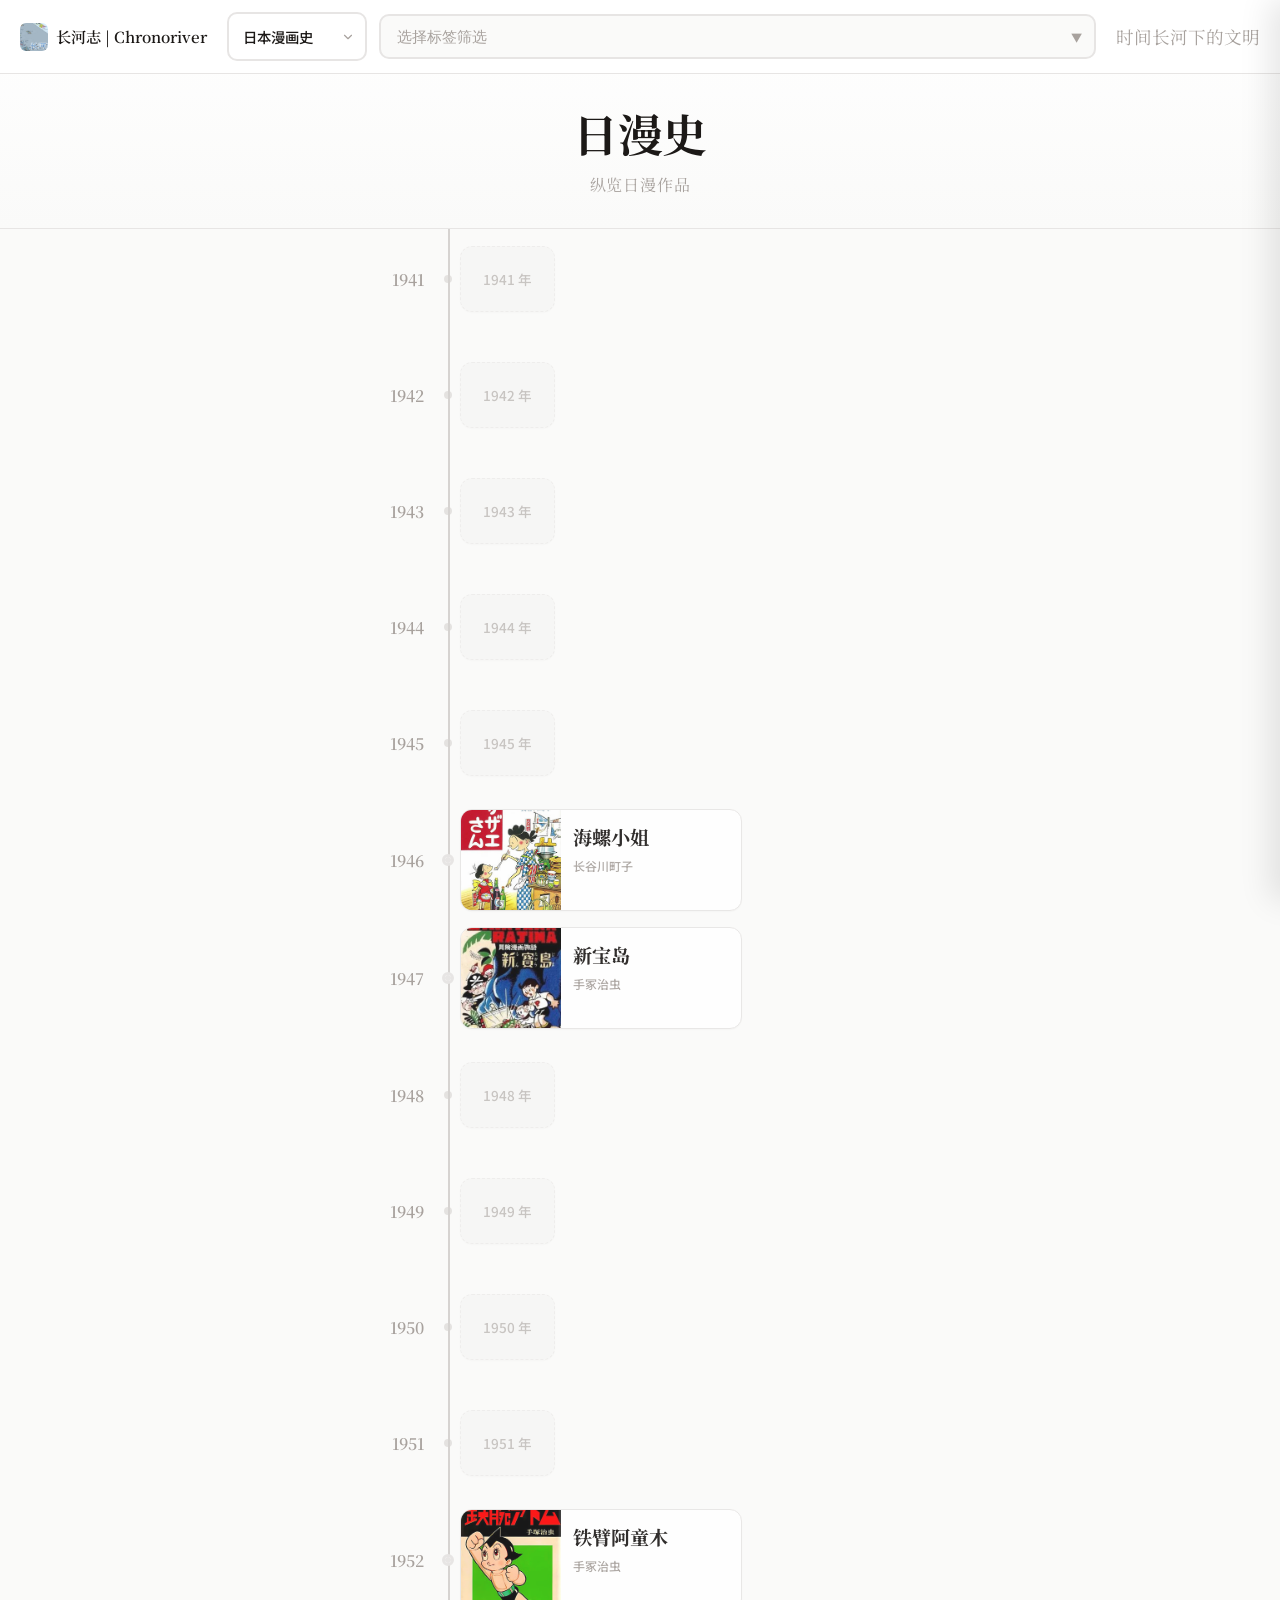
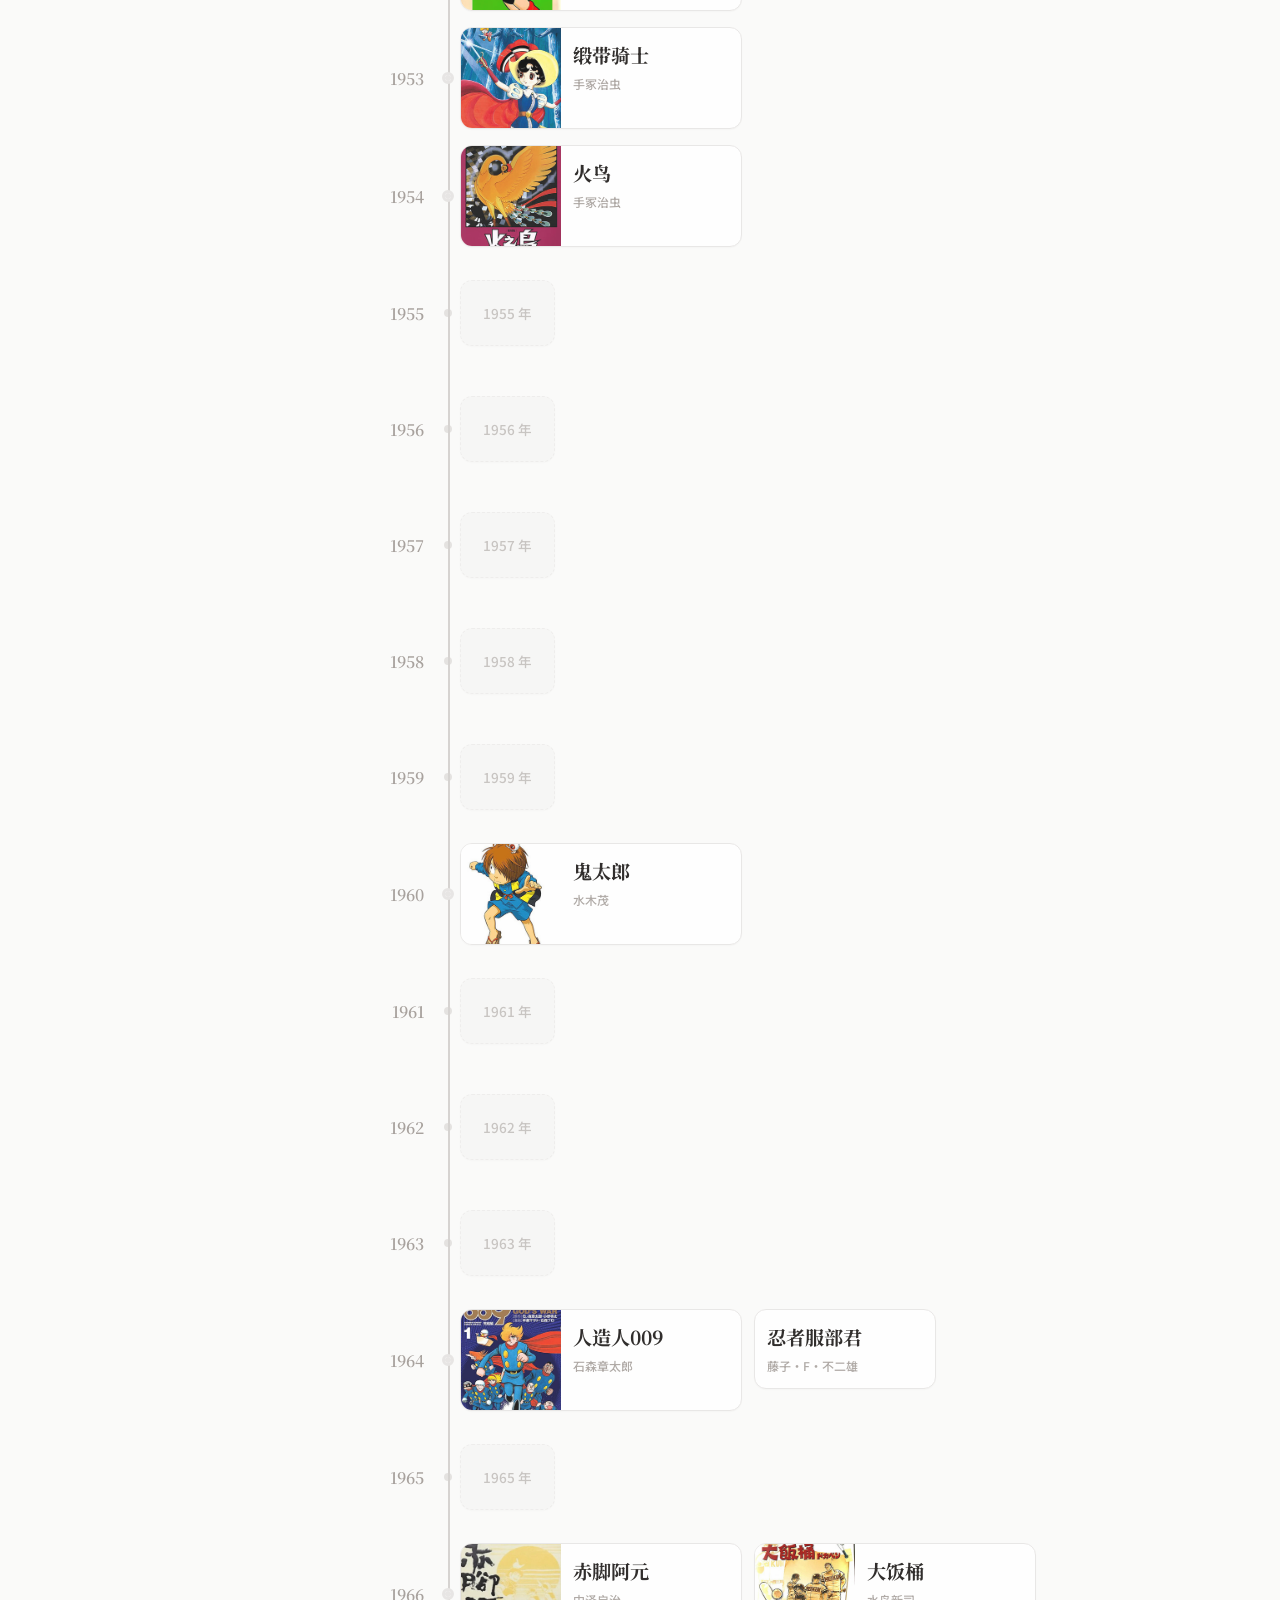
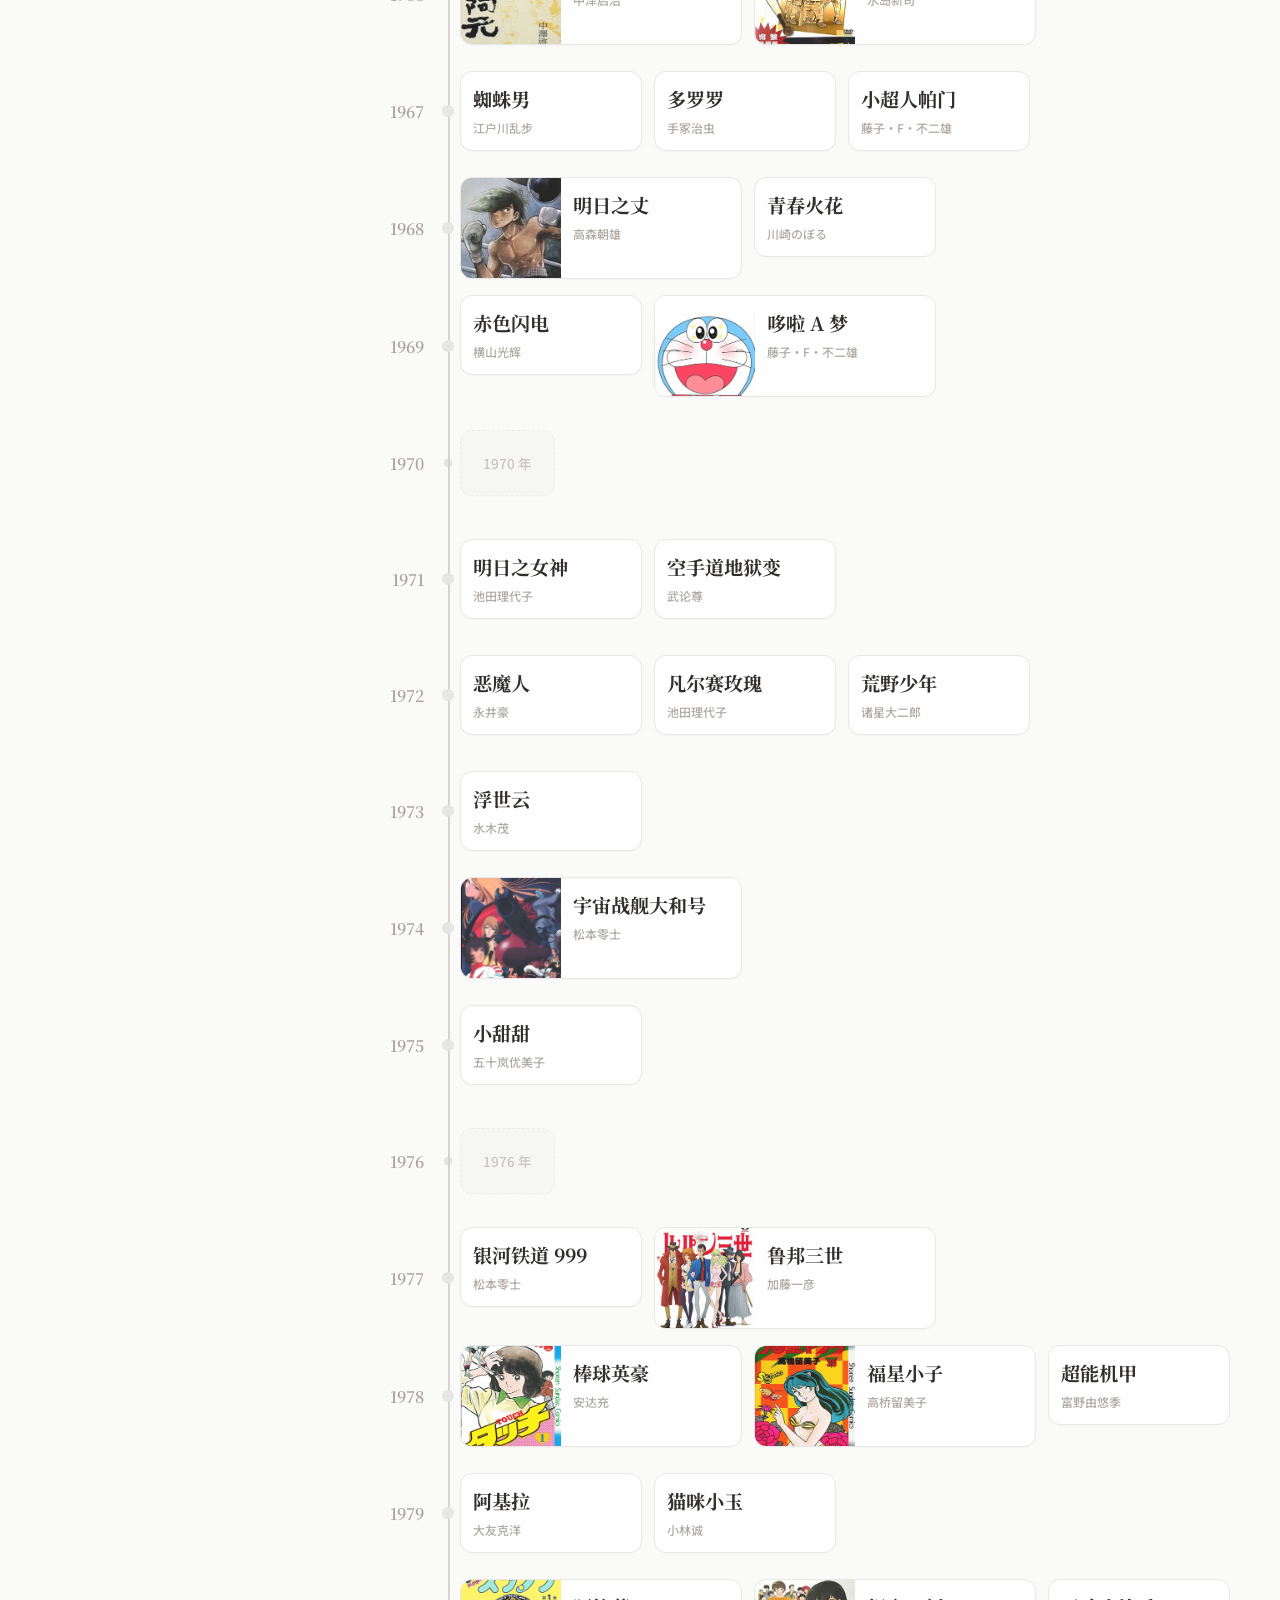
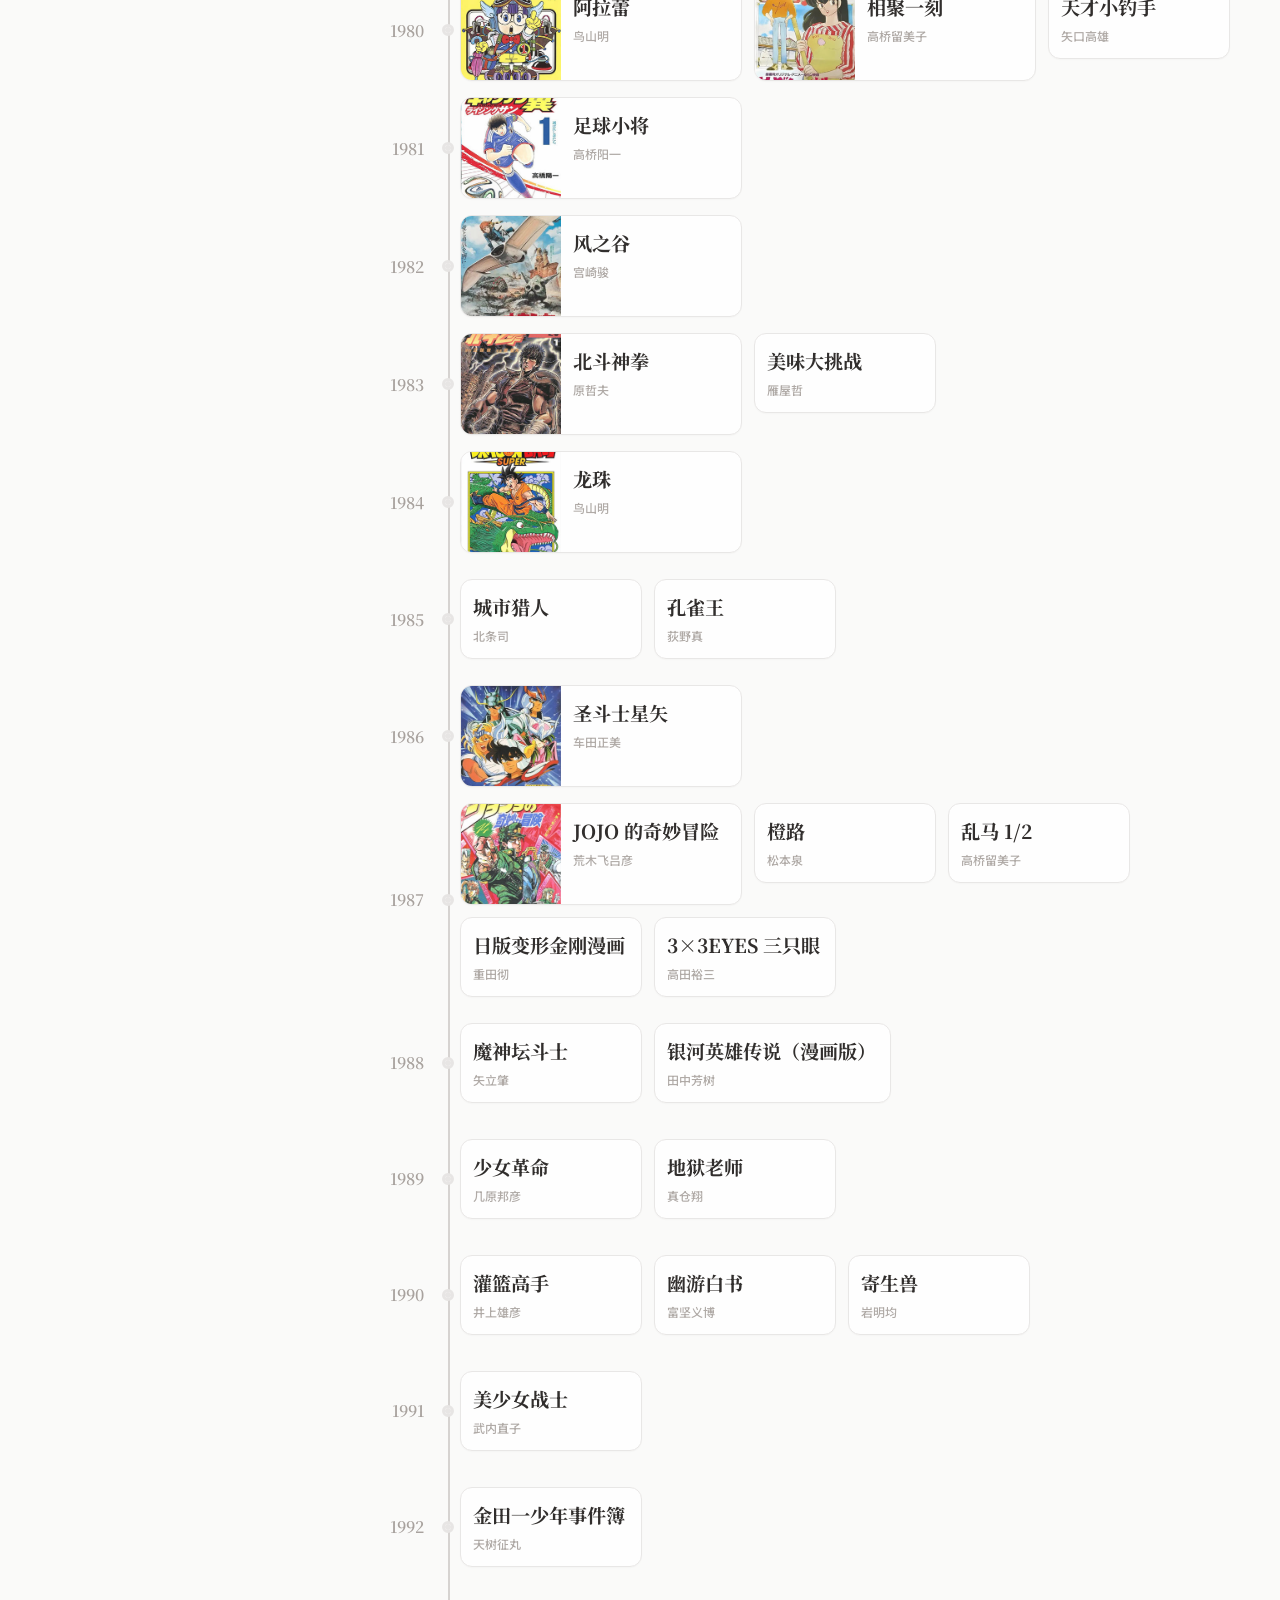
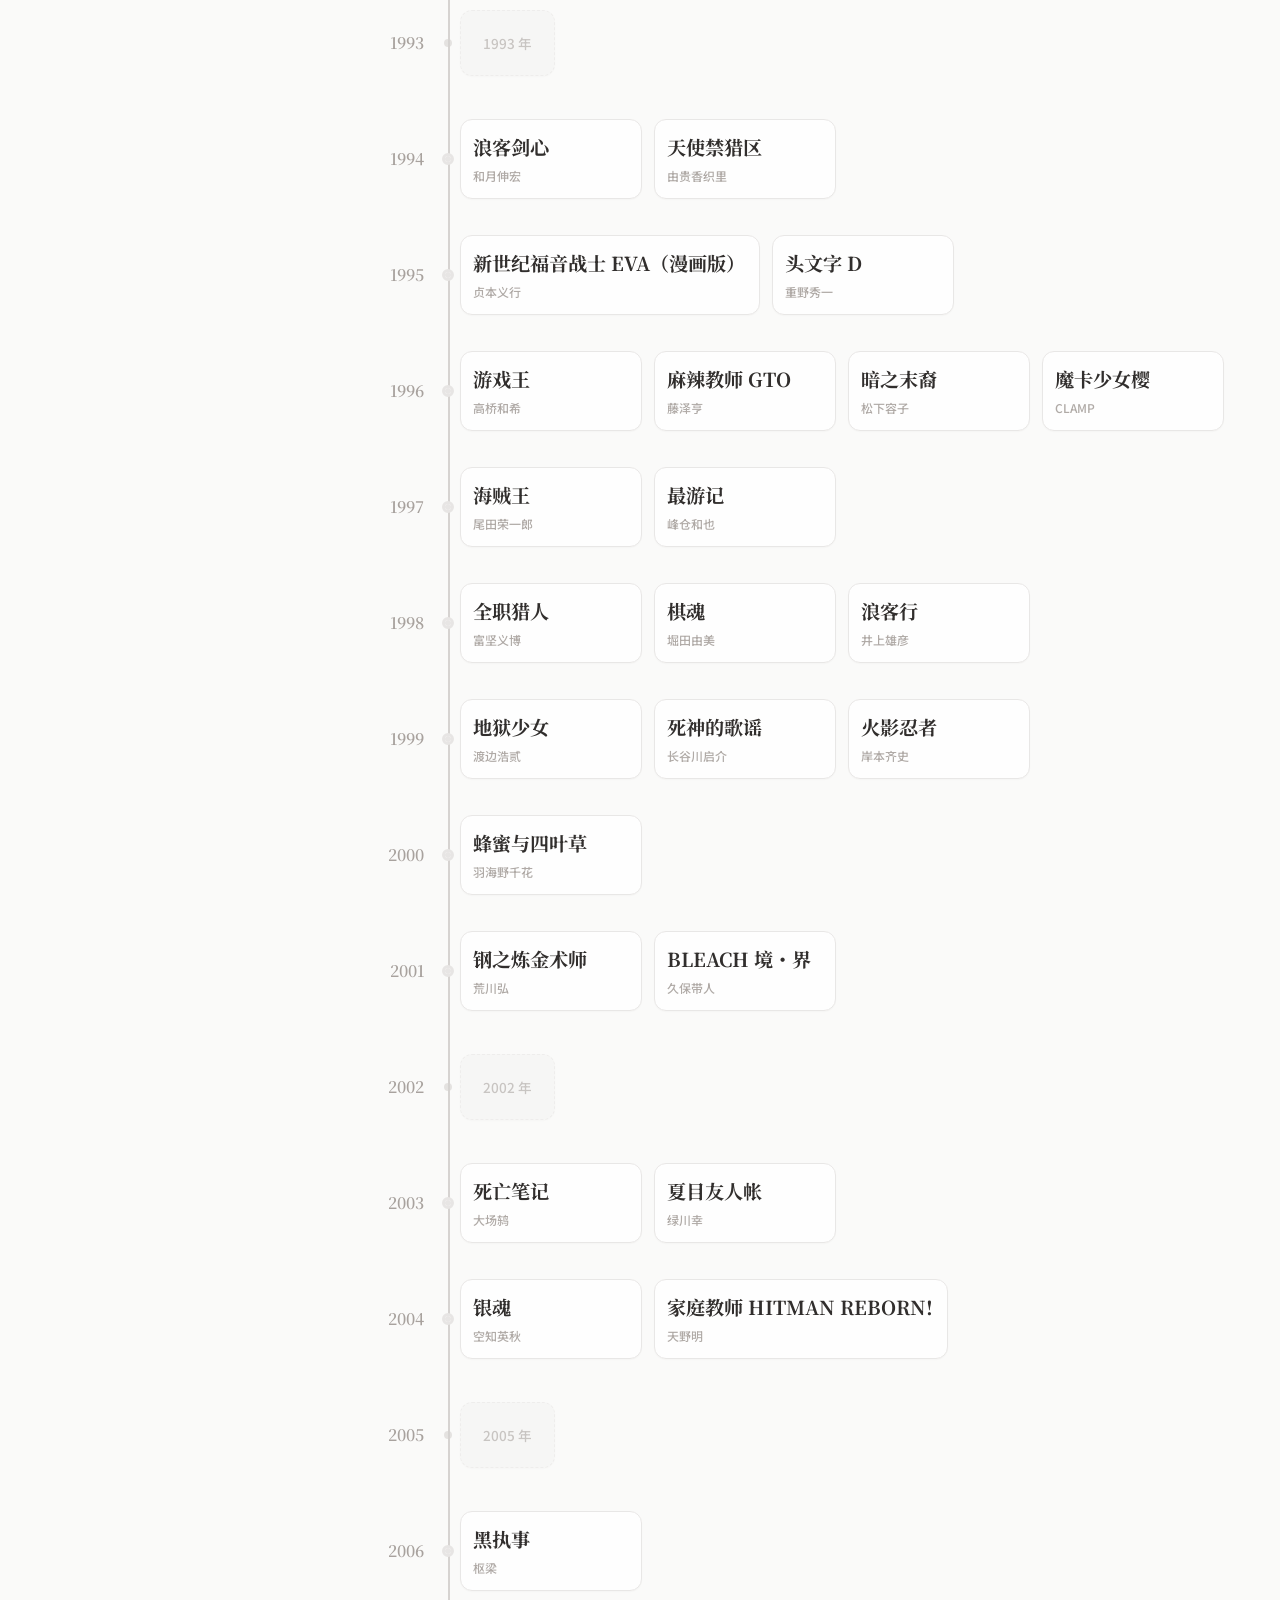
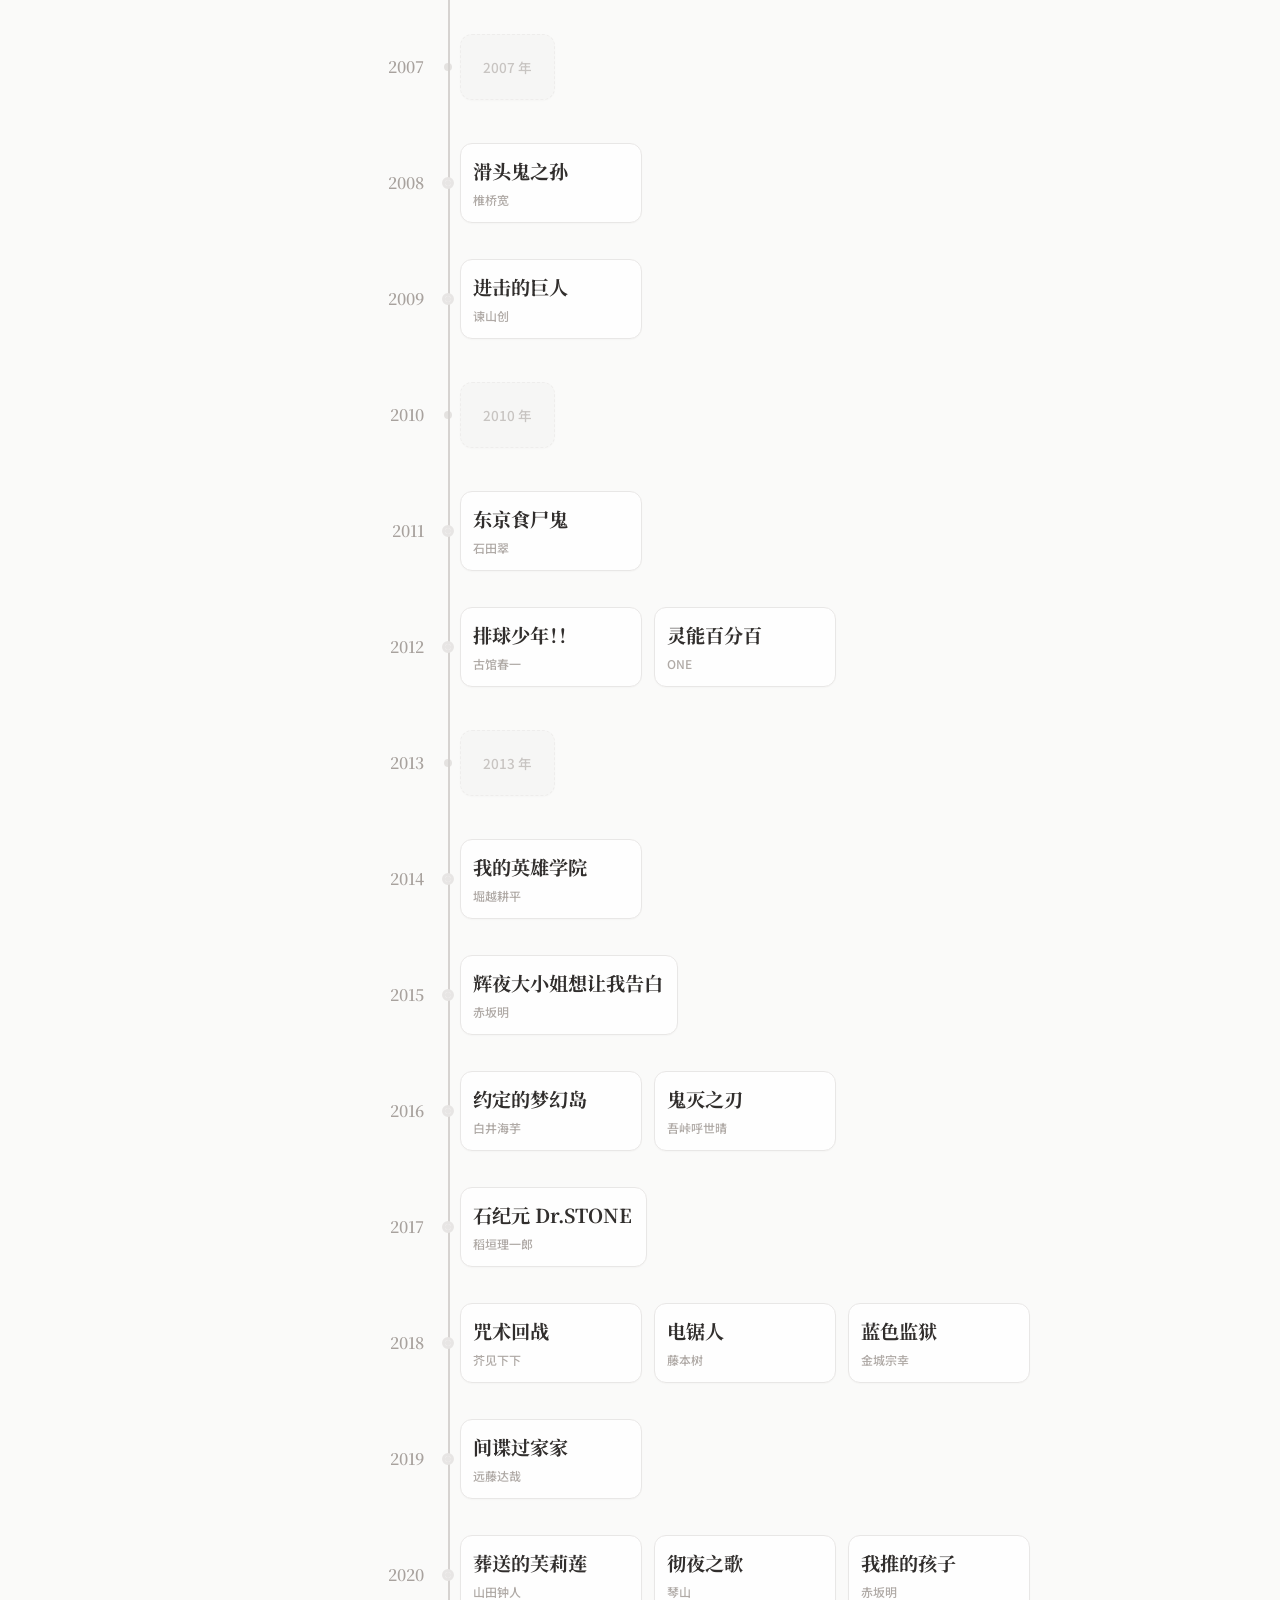
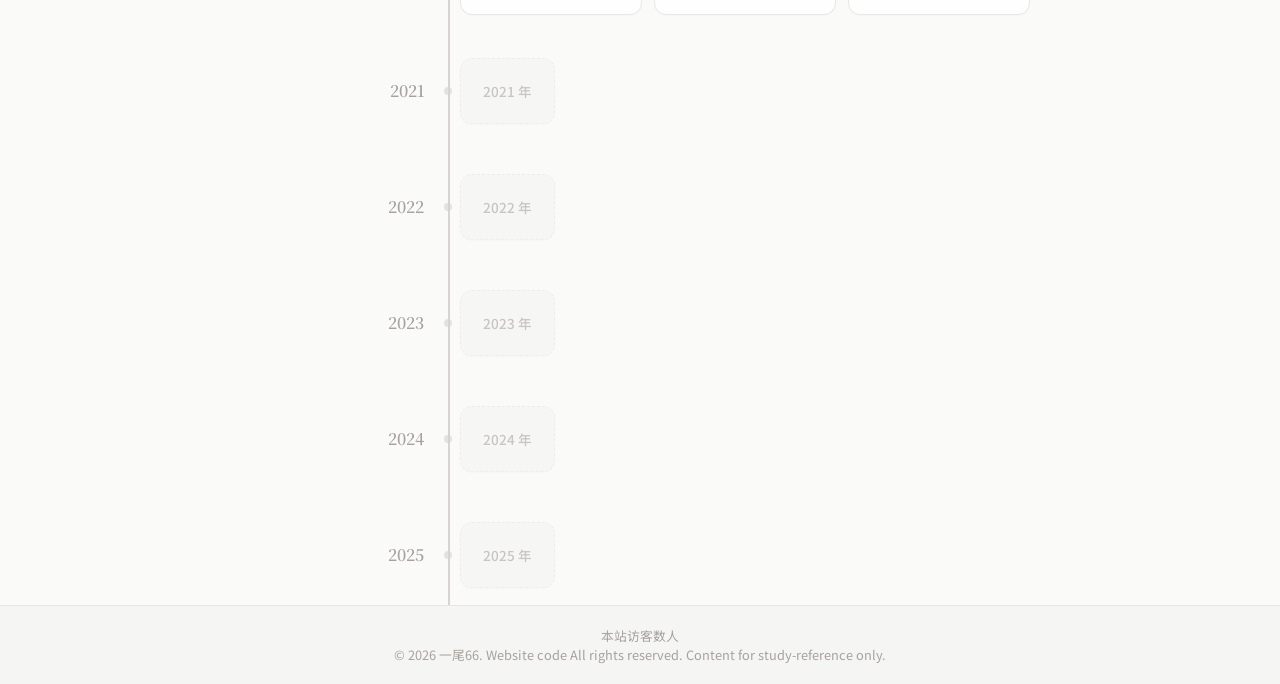
==== index.html @ e879c4ac "initialize commit" ====
<!DOCTYPE html>
<html lang="zh-CN">
<head>
    <meta charset="UTF-8">
    <meta name="viewport" content="width=device-width, initial-scale=1.0">
    <link rel="icon" href="favicon.ico" type="image/x-icon">
    <title>长河志 | Chronoriver</title>
    <link rel="preconnect" href="https://fonts.googleapis.com">
    <link rel="preconnect" href="https://fonts.gstatic.com" crossorigin>
    <link href="https://fonts.googleapis.com/css2?family=Noto+Sans+SC:wght@300;400;500;700&family=Noto+Serif+SC:wght@400;600;700&display=swap" rel="stylesheet">
    <link rel="stylesheet" href="styles.css">
</head>
<body>
    <header class="header">
        <h1></h1>
        <p class="subtitle"></p>
    </header>

    <div class="filter-bar" id="filterBar">
        <div class="site-logo">
            <img src="cover.jpg" alt="长河志" class="logo-image">
            <span class="logo-text">长河志 | Chronoriver</span>
        </div>
        <div class="filter-container">
            <div class="source-select-wrapper">
                <select class="source-select" id="sourceSelect"></select>
            </div>
            <div class="filter-select-wrapper" id="filterSelectWrapper">
                <input type="text" class="filter-input" id="filterInput" readonly placeholder="选择标签筛选">
                <span class="filter-arrow" id="filterArrow">▼</span>
                <div class="filter-dropdown" id="filterDropdown">
                    <div class="filter-dropdown-header">
                        <span class="filter-dropdown-title">标签筛选</span>
                        <span class="filter-dropdown-count" id="filterCount">0 个标签</span>
                    </div>
                    <div class="filter-dropdown-content" id="filterDropdownContent"></div>
                </div>
            </div>
            <div class="filter-clear" id="filterClear" style="display: none;">
                <span>清除</span>
            </div>
        </div>
        <div class="site-slogan">时间长河下的文明</div>
    </div>

    <main class="main-content">
        <div class="timeline-container">
            <div class="timeline-line"></div>
            <div class="timeline-nodes" id="timelineNodes"></div>
        </div>
    </main>

    <footer class="footer">
        <span id="busuanzi_container_uv">本站访客数<span id="busuanzi_value_uv"></span>人</span>
        <p>&copy; 2026 一尾66. Website code All rights reserved. Content for study‑reference only.</p>
    </footer>

    <div class="sidebar" id="sidebar">
        <button class="sidebar-close" id="sidebarClose">×</button>
        <div class="sidebar-content">
            <img class="sidebar-image" id="sidebarImage" src="" alt="" style="display: none;">
            <h2 class="sidebar-name" id="sidebarName"></h2>
            <div class="sidebar-meta">
                <span class="sidebar-date" id="sidebarDate"></span>
                <span class="sidebar-author" id="sidebarAuthor"></span>
            </div>
            <div class="sidebar-tags" id="sidebarTags"></div>
            <p class="sidebar-description" id="sidebarDescription"></p>
        </div>
    </div>
    <div class="sidebar-overlay" id="sidebarOverlay"></div>

    <script src="script.js"></script>
    <script async src="//busuanzi.ibruce.info/busuanzi/2.3/busuanzi.pure.mini.js"></script>
</body>
</html>
---- styles.css ----
* {
    margin: 0;
    padding: 0;
    box-sizing: border-box;
}

:root {
    --bg-primary: #fafaf9;
    --bg-secondary: #f5f5f4;
    --card-bg: #ffffff;
    --border-color: #e7e5e4;
    --accent-primary: #0d9488;
    --accent-secondary: #0f766e;
    --accent-light: #d1fae5;
    --text-primary: #1c1917;
    --text-secondary: #57534e;
    --text-muted: #a8a29e;
    --timeline-line: #d6d3d1;
    --shadow-sm: 0 1px 2px rgba(0, 0, 0, 0.03);
    --shadow-md: 0 4px 6px rgba(0, 0, 0, 0.04);
    --shadow-lg: 0 10px 15px rgba(0, 0, 0, 0.06);
    --shadow-hover: 0 20px 25px rgba(0, 0, 0, 0.08);
    --font-heading: 'Noto Serif SC', serif;
    --font-body: 'Noto Sans SC', sans-serif;
}

body {
    font-family: var(--font-body);
    background-color: var(--bg-primary);
    min-height: 100vh;
    color: var(--text-primary);
    overflow-x: hidden;
    -webkit-font-smoothing: antialiased;
    -moz-osx-font-smoothing: grayscale;
    display: flex;
    flex-direction: column;
}

.header {
    text-align: center;
    padding: 100px 20px 32px;
    background: linear-gradient(180deg, var(--card-bg) 0%, var(--bg-primary) 100%);
    border-bottom: 1px solid var(--border-color);
}

.header h1 {
    font-family: var(--font-heading);
    font-size: 2.8rem;
    font-weight: 700;
    color: var(--text-primary);
    margin-bottom: 8px;
    letter-spacing: -0.5px;
}

.subtitle {
    font-family: var(--font-heading);
    font-size: 1rem;
    color: var(--text-muted);
    font-weight: 400;
    letter-spacing: 0.05em;
    text-transform: uppercase;
}

.main-content {
    padding: 0;
    flex: 1;
    width: 100%;
}

.timeline-container {
    width: 100%;
    position: relative;
    min-height: 100%;
}

.timeline-line {
    position: absolute;
    top: 0;
    bottom: 0;
    left: 35vw;
    width: 2px;
    background: var(--timeline-line);
    z-index: 1;
}

.timeline-nodes {
    display: flex;
    flex-direction: column;
    gap: 16px;
    position: relative;
}

.timeline-node {
    display: flex;
    align-items: center;
    position: relative;
    cursor: pointer;
    user-select: none;
    transition: transform 0.3s cubic-bezier(0.4, 0, 0.2, 1);
    min-height: 100px;
}

.timeline-node:hover {
    transform: translateX(4px);
}

.node-year {
    font-family: var(--font-heading);
    font-size: 1rem;
    font-weight: 600;
    color: var(--text-muted);
    width: calc(35vw - 12px);
    flex-shrink: 0;
    text-align: right;
    padding-right: 12px;
    display: flex;
    align-items: center;
    justify-content: flex-end;
    align-self: center;
}

.node-dot-wrapper {
    position: absolute;
    left: 35vw;
    top: 50%;
    transform: translate(-50%, -50%);
    z-index: 2;
}

.node-dot {
    width: 12px;
    height: 12px;
    border-radius: 50%;
    background: var(--card-bg);
    border: 3px solid var(--border-color);
    transition: all 0.3s cubic-bezier(0.4, 0, 0.2, 1);
    position: relative;
}

.node-dot.empty {
    width: 8px;
    height: 8px;
    background: var(--timeline-line);
    border: 2px solid var(--timeline-line);
    opacity: 0.6;
}

.node-dot.empty::before {
    display: none;
}

.timeline-node:hover .node-dot.empty {
    width: 10px;
    height: 10px;
    border-color: var(--accent-primary);
    background: var(--accent-light);
    opacity: 1;
    box-shadow: none;
}

.timeline-node:hover .node-dot,
.timeline-node.active .node-dot {
    width: 16px;
    height: 16px;
    border-color: var(--accent-primary);
    box-shadow: 0 0 0 6px rgba(13, 148, 136, 0.15);
}

.node-dot::before {
    content: '';
    position: absolute;
    top: 50%;
    left: 50%;
    width: 6px;
    height: 6px;
    border-radius: 50%;
    background: var(--border-color);
    transform: translate(-50%, -50%);
    transition: background-color 0.3s ease;
}

.timeline-node:hover .node-dot::before,
.timeline-node.active .node-dot::before {
    background: var(--accent-primary);
    width: 8px;
    height: 8px;
}

.node-cards {
    display: flex;
    flex-direction: row;
    gap: 12px;
    margin-left: 24px;
    flex: 1;
    flex-wrap: wrap;
    align-items: flex-start;
    align-self: center;
    max-width: calc(65vw - 40px);
}

.node-card {
    background: var(--card-bg);
    border: 1px solid var(--border-color);
    border-radius: 12px;
    padding: 0;
    box-shadow: var(--shadow-sm);
    transition: all 0.3s cubic-bezier(0.4, 0, 0.2, 1);
    opacity: 0.9;
    display: flex;
    gap: 0;
    align-items: flex-start;
    max-width: 500px;
    align-self: flex-start;
    overflow: hidden;
}

.node-card.empty-card {
    background: var(--bg-secondary);
    border: 1px dashed var(--border-color);
    opacity: 0.6;
    min-height: 60px;
    padding: 14px;
    display: flex;
    align-items: center;
    justify-content: center;
    overflow: visible;
}

.empty-year-text {
    font-size: 0.85rem;
    color: var(--text-muted);
    font-weight: 500;
    text-align: center;
    padding: 8px;
}

.node-card:hover {
    box-shadow: var(--shadow-lg);
    border-color: var(--accent-primary);
    opacity: 1;
    transform: translateY(-2px);
}

.timeline-node:hover .node-card.empty-card {
    opacity: 0.8;
    border-color: var(--accent-primary);
    border-style: solid;
}

.timeline-node:hover .empty-year-text {
    color: var(--text-secondary);
}

.timeline-node.active .node-card.active-card {
    box-shadow: var(--shadow-lg);
    border-color: var(--accent-primary);
    opacity: 1;
}

.card-image {
    width: 100px;
    height: 100px;
    border-radius: 0;
    object-fit: cover;
    flex-shrink: 0;
    background: var(--bg-secondary);
}

.card-content {
    flex: 1;
    min-width: 180px;
    padding: 14px 14px 14px 12px;
}

.card-header {
    display: flex;
    flex-direction: column;
    gap: 6px;
}

.card-title {
    font-family: var(--font-heading);
    font-size: 1.2rem;
    font-weight: 700;
    color: var(--text-primary);
    line-height: 1.4;
}

.card-date {
    font-size: 0.75rem;
    color: var(--text-muted);
    font-weight: 500;
}

.controls {
    display: none;
}

.scroll-hint {
    display: none;
}

.filter-bar {
    background: var(--card-bg);
    border-bottom: 1px solid var(--border-color);
    padding: 12px 20px;
    position: fixed;
    top: 0;
    left: 0;
    right: 0;
    z-index: 100;
    backdrop-filter: blur(8px);
    background: rgba(255, 255, 255, 0.95);
    display: flex;
    align-items: center;
    gap: 20px;
}

.filter-container {
    flex: 1;
    display: flex;
    align-items: center;
    gap: 12px;
    justify-content: center;
}

.site-logo {
    display: flex;
    align-items: center;
    gap: 8px;
    flex-shrink: 0;
}

.site-slogan {
    font-family: var(--font-heading);
    font-size: 1.1rem;
    color: var(--text-muted);
    font-weight: 400;
    flex-shrink: 0;
    white-space: nowrap;
}

.logo-image {
    width: 28px;
    height: 28px;
    border-radius: 6px;
    object-fit: cover;
}

.logo-text {
    font-family: var(--font-heading);
    font-size: 0.95rem;
    font-weight: 600;
    color: var(--text-primary);
    white-space: nowrap;
}

.source-select-wrapper {
    flex-shrink: 0;
}

.source-select {
    padding: 12px 32px 12px 14px;
    border: 2px solid var(--border-color);
    border-radius: 10px;
    font-size: 0.9rem;
    color: var(--text-primary);
    background: var(--card-bg);
    cursor: pointer;
    transition: all 0.3s cubic-bezier(0.4, 0, 0.2, 1);
    outline: none;
    -webkit-appearance: none;
    appearance: none;
    font-family: var(--font-body);
    font-weight: 500;
    min-width: 140px;
    background-image: url("data:image/svg+xml,%3Csvg xmlns='http://www.w3.org/2000/svg' width='14' height='14' viewBox='0 0 24 24' fill='none' stroke='%23a8a29e' stroke-width='2' stroke-linecap='round' stroke-linejoin='round'%3E%3Cpolyline points='6 9 12 15 18 9'%3E%3C/polyline%3E%3C/svg%3E");
    background-repeat: no-repeat;
    background-position: right 10px center;
}

.source-select:hover {
    border-color: var(--accent-primary);
    background-color: var(--bg-primary);
}

.source-select:focus {
    border-color: var(--accent-primary);
    box-shadow: 0 0 0 4px rgba(13, 148, 136, 0.15);
}

.filter-select-wrapper {
    position: relative;
    width: 100%;
    max-width: 800px;
    flex: 1;
}

.filter-input {
    width: 100%;
    padding: 12px 40px 12px 16px;
    border: 2px solid var(--border-color);
    border-radius: 10px;
    font-size: 0.95rem;
    color: var(--text-primary);
    background: var(--bg-primary);
    cursor: pointer;
    transition: all 0.3s cubic-bezier(0.4, 0, 0.2, 1);
    outline: none;
    -webkit-appearance: none;
    appearance: none;
}

.filter-input:hover {
    border-color: var(--accent-primary);
    background: var(--card-bg);
}

.filter-input:focus {
    border-color: var(--accent-primary);
    box-shadow: 0 0 0 4px rgba(13, 148, 136, 0.15);
}

.filter-input::placeholder {
    color: var(--text-muted);
}

.filter-input.has-value {
    border-color: var(--accent-primary);
    background: var(--accent-light);
}

.filter-arrow {
    position: absolute;
    right: 14px;
    top: 50%;
    transform: translateY(-50%);
    font-size: 0.7rem;
    color: var(--text-muted);
    pointer-events: none;
    transition: transform 0.3s ease;
}

.filter-select-wrapper.open .filter-arrow {
    transform: translateY(-50%) rotate(180deg);
}

.filter-dropdown {
    position: absolute;
    top: calc(100% + 8px);
    left: 0;
    right: 0;
    background: var(--card-bg);
    border-radius: 12px;
    box-shadow: var(--shadow-lg);
    border: 1px solid var(--border-color);
    max-height: 400px;
    overflow: hidden;
    opacity: 0;
    visibility: hidden;
    transform: translateY(-10px);
    transition: all 0.3s cubic-bezier(0.4, 0, 0.2, 1);
    z-index: 200;
}

.filter-select-wrapper.open .filter-dropdown {
    opacity: 1;
    visibility: visible;
    transform: translateY(0);
}

.filter-dropdown-header {
    padding: 14px 16px;
    border-bottom: 1px solid var(--border-color);
    display: flex;
    justify-content: space-between;
    align-items: center;
    background: var(--bg-secondary);
}

.filter-dropdown-title {
    font-size: 0.9rem;
    font-weight: 600;
    color: var(--text-primary);
}

.filter-dropdown-count {
    font-size: 0.8rem;
    color: var(--text-muted);
}

.filter-dropdown-content {
    padding: 12px;
    max-height: 320px;
    overflow-y: auto;
    display: flex;
    flex-wrap: wrap;
    gap: 8px;
    align-content: flex-start;
}

.filter-dropdown-content::-webkit-scrollbar {
    width: 6px;
}

.filter-dropdown-content::-webkit-scrollbar-track {
    background: var(--bg-secondary);
    border-radius: 3px;
}

.filter-dropdown-content::-webkit-scrollbar-thumb {
    background: var(--border-color);
    border-radius: 3px;
}

.filter-dropdown-content::-webkit-scrollbar-thumb:hover {
    background: var(--text-muted);
}

.filter-item {
    padding: 8px 14px;
    border-radius: 20px;
    cursor: pointer;
    transition: all 0.2s ease;
    display: inline-flex;
    justify-content: space-between;
    align-items: center;
    font-size: 0.85rem;
    color: var(--text-primary);
    background: var(--bg-secondary);
    border: 1px solid var(--border-color);
    gap: 8px;
    white-space: nowrap;
}

.filter-item:hover {
    background: var(--accent-light);
    border-color: var(--accent-primary);
}

.filter-item.active {
    background: var(--accent-primary);
    color: white;
    border-color: var(--accent-primary);
    font-weight: 500;
}

.filter-item-name {
    flex-shrink: 0;
}

.filter-item-count {
    font-size: 0.7rem;
    color: var(--text-muted);
    background: rgba(255, 255, 255, 0.6);
    padding: 2px 8px;
    border-radius: 10px;
    flex-shrink: 0;
}

.filter-item.active .filter-item-count {
    background: rgba(255, 255, 255, 0.25);
    color: white;
}

.filter-clear {
    padding: 12px 20px;
    background: var(--bg-secondary);
    border: 1px solid var(--border-color);
    border-radius: 10px;
    cursor: pointer;
    transition: all 0.3s ease;
    font-size: 0.9rem;
    color: var(--text-secondary);
    display: flex;
    align-items: center;
    gap: 8px;
}

.filter-clear:hover {
    background: var(--border-color);
    border-color: var(--text-muted);
    color: var(--text-primary);
}

.filter-clear span {
    font-weight: 500;
}

.sidebar {
    position: fixed;
    top: 0;
    right: -400px;
    width: 400px;
    height: 100vh;
    background: var(--card-bg);
    border-left: 1px solid var(--border-color);
    z-index: 1000;
    transition: right 0.35s cubic-bezier(0.4, 0, 0.2, 1);
    box-shadow: -10px 0 30px rgba(0, 0, 0, 0.1);
    display: flex;
    flex-direction: column;
}

.sidebar.show {
    right: 0;
}

.sidebar-close {
    position: absolute;
    top: 16px;
    right: 16px;
    width: 36px;
    height: 36px;
    border: none;
    background: var(--bg-secondary);
    border-radius: 50%;
    font-size: 1.5rem;
    color: var(--text-muted);
    cursor: pointer;
    display: flex;
    align-items: center;
    justify-content: center;
    transition: all 0.2s ease;
    z-index: 10;
}

.sidebar-close:hover {
    background: var(--border-color);
    color: var(--text-primary);
}

.sidebar-content {
    flex: 1;
    padding: 60px 24px 24px;
    overflow-y: auto;
}

.sidebar-image {
    width: 100%;
    max-height: 400px;
    object-fit: contain;
    object-position: left;
    border-radius: 12px;
    margin-bottom: 20px;
}

.sidebar-name {
    font-family: var(--font-heading);
    font-size: 1.8rem;
    font-weight: 700;
    color: var(--text-primary);
    margin: 0 0 16px 0;
    line-height: 1.3;
}

.sidebar-date {
    display: inline-flex;
    align-items: center;
    font-size: 0.9rem;
    color: var(--text-secondary);
    font-weight: 400;
    background: #e5e5e5;
    padding: 6px 14px;
    border-radius: 8px;
    margin-right: 8px;
}

.sidebar-author {
    display: inline-flex;
    align-items: center;
    font-size: 0.9rem;
    color: var(--text-secondary);
    font-weight: 400;
    background: #e5e5e5;
    padding: 6px 14px;
    border-radius: 8px;
}

.sidebar-meta {
    margin-bottom: 20px;
    display: flex;
    flex-wrap: wrap;
    gap: 8px;
    align-items: center;
}

.sidebar-tags {
    display: flex;
    flex-wrap: wrap;
    gap: 8px;
    margin-bottom: 20px;
}

.sidebar-tag {
    display: inline-flex;
    align-items: center;
    font-size: 0.8rem;
    color: var(--text-secondary);
    background: var(--bg-secondary);
    padding: 4px 12px;
    border-radius: 6px;
    border: 1px solid var(--border-color);
}

.sidebar-description {
    font-size: 1rem;
    color: var(--text-secondary);
    line-height: 1.8;
    margin: 0;
}

.sidebar-overlay {
    position: fixed;
    top: 0;
    left: 0;
    width: 100%;
    height: 100%;
    background: rgba(0, 0, 0, 0.3);
    z-index: 999;
    opacity: 0;
    visibility: hidden;
    transition: all 0.35s ease;
    pointer-events: none;
}

.sidebar-overlay.show {
    opacity: 1;
    visibility: visible;
    pointer-events: auto;
}

.footer {
    text-align: center;
    padding: 20px;
    background: var(--bg-secondary);
    border-top: 1px solid var(--border-color);
    color: var(--text-muted);
    font-size: 0.8rem;
}

@media (max-width: 1080px) {
    .header h1 {
        font-size: 2rem;
    }

    .subtitle {
        font-size: 0.85rem;
    }

    .filter-bar {
        padding: 12px 15px;
    }

    .filter-container {
        gap: 8px;
    }

    .site-logo {
        display: none;
    }

    .site-slogan {
        display: none;
    }

    .source-select {
        padding: 10px 28px 10px 12px;
        font-size: 0.8rem;
        min-width: 110px;
    }

    .filter-select-wrapper {
        max-width: 100%;
    }

    .filter-input {
        padding: 10px 36px 10px 14px;
        font-size: 0.85rem;
    }

    .filter-clear {
        padding: 10px 16px;
        font-size: 0.85rem;
    }

    .main-content {
        padding: 30px 15px 60px;
    }

    .timeline-container {
        padding-left: 0;
    }

    .timeline-line {
        left: 35vw;
    }

    .timeline-node {
        min-height: 80px;
    }

    .node-year {
        width: calc(35vw - 10px);
        font-size: 0.85rem;
        padding-right: 10px;
    }

    .node-dot-wrapper {
        left: 35vw;
    }

    .node-cards {
        margin-left: 18px;
    }

    .node-card {
        overflow: hidden;
    }

    .card-image {
        width: 72px;
        height: 72px;
    }

    .card-content {
        padding: 10px 10px 10px 10px;
    }

    .card-title {
        font-size: 0.95rem;
    }

    .card-date {
        font-size: 0.7rem;
    }

    .sidebar {
        width: 300px;
        right: -300px;
    }

    .sidebar-content {
        padding: 50px 20px 20px;
    }

    .sidebar-name {
        font-size: 1.4rem;
    }

    .sidebar-description {
        font-size: 0.9rem;
    }

    .sidebar-image {
        max-height: 300px;
    }
}

@media (max-width: 480px) {
    .header h1 {
        font-size: 1.6rem;
    }

    .filter-bar {
        padding: 10px 10px;
    }

    .filter-container {
        gap: 6px;
    }

    .source-select {
        padding: 8px 24px 8px 10px;
        font-size: 0.75rem;
        min-width: 90px;
    }

    .filter-select-wrapper {
        max-width: 100%;
        flex: 1;
    }

    .filter-input {
        padding: 8px 32px 8px 12px;
        font-size: 0.8rem;
    }

    .filter-clear {
        padding: 8px 12px;
        font-size: 0.8rem;
    }

    .main-content {
        padding: 20px 10px 40px;
    }

    .timeline-container {
        padding-left: 0;
    }

    .timeline-line {
        left: 35vw;
    }

    .timeline-node {
        min-height: 70px;
    }

    .node-year {
        width: calc(35vw - 8px);
        font-size: 0.75rem;
        padding-right: 8px;
    }

    .node-dot-wrapper {
        left: 35vw;
    }

    .node-cards {
        margin-left: 14px;
    }

    .node-card {
        overflow: hidden;
    }

    .card-image {
        width: 52px;
        height: 52px;
    }

    .card-content {
        padding: 8px 8px 8px 8px;
    }

    .card-title {
        font-size: 0.85rem;
    }

    .card-date {
        font-size: 0.65rem;
    }

    .sidebar {
        width: 260px;
        right: -260px;
    }

    .sidebar-content {
        padding: 45px 16px 16px;
    }

    .sidebar-name {
        font-size: 1.2rem;
    }

    .sidebar-description {
        font-size: 0.85rem;
    }

    .sidebar-image {
        max-height: 250px;
    }
}
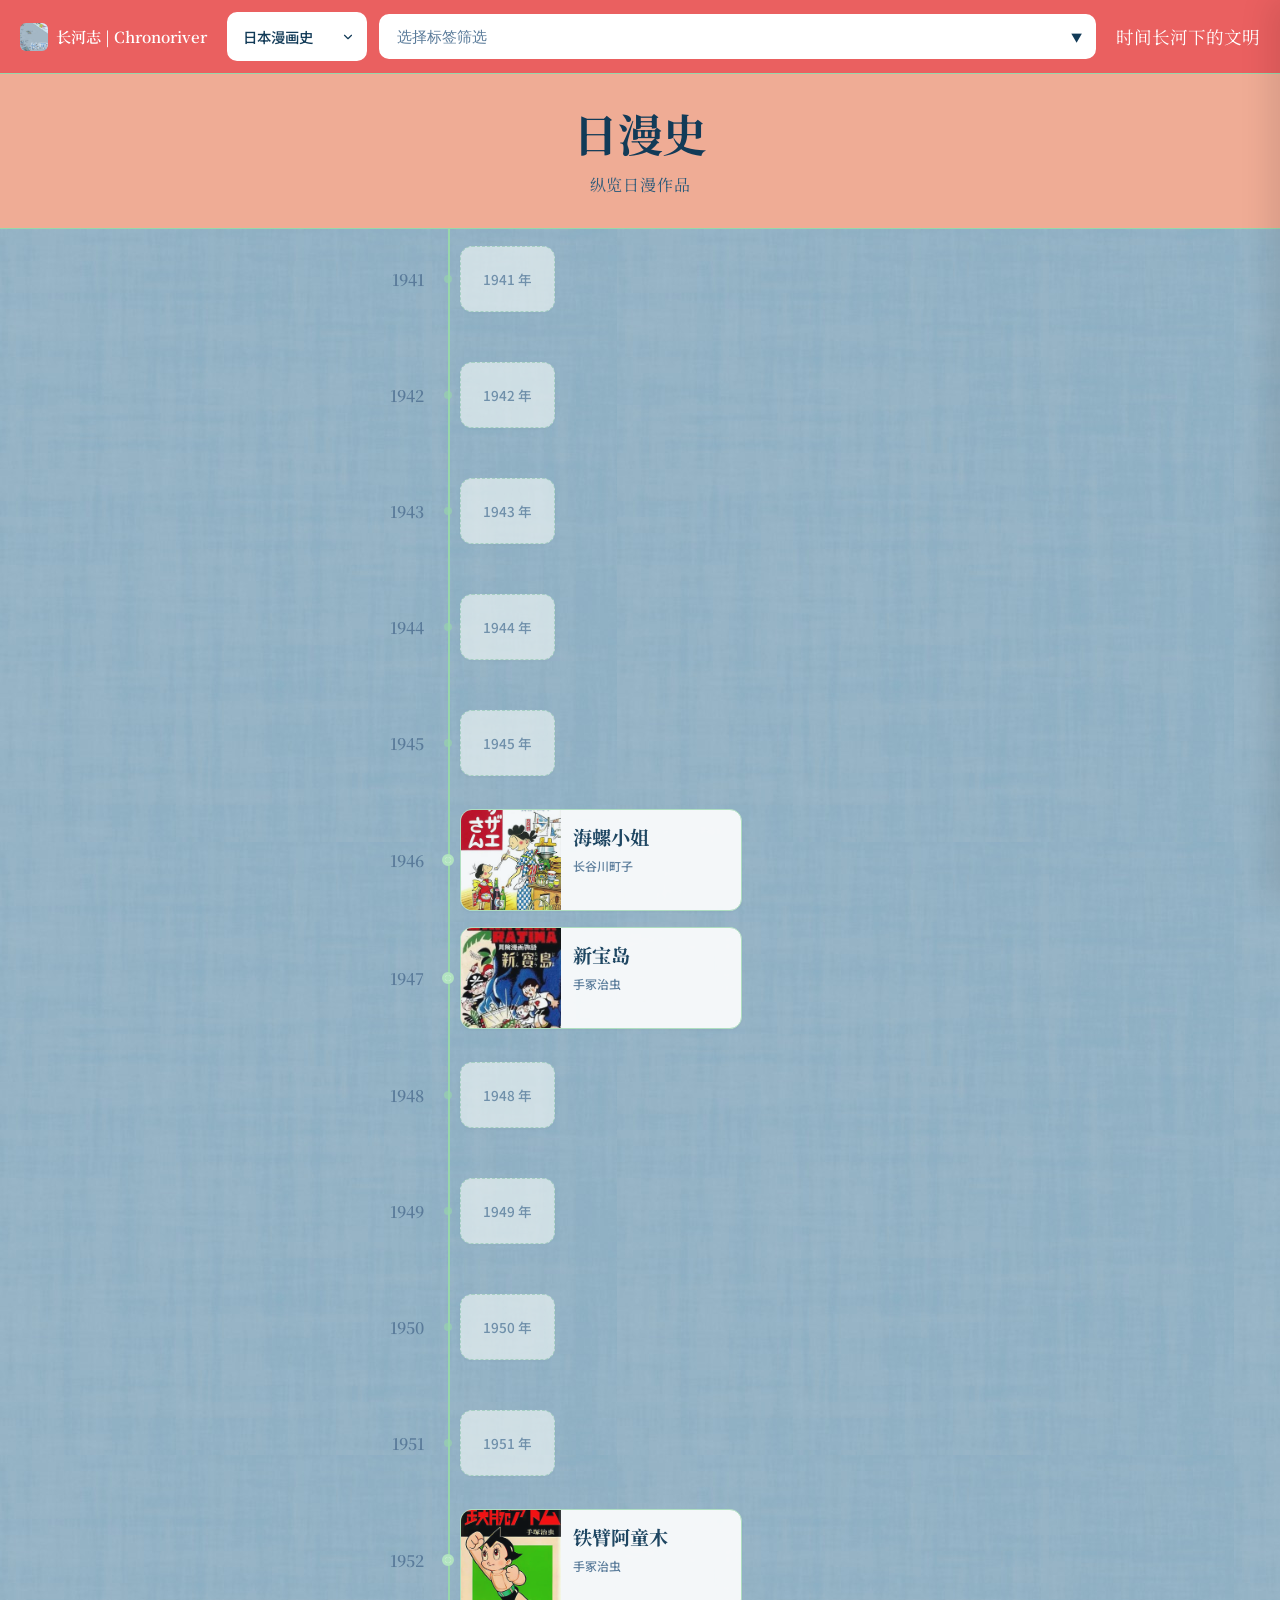
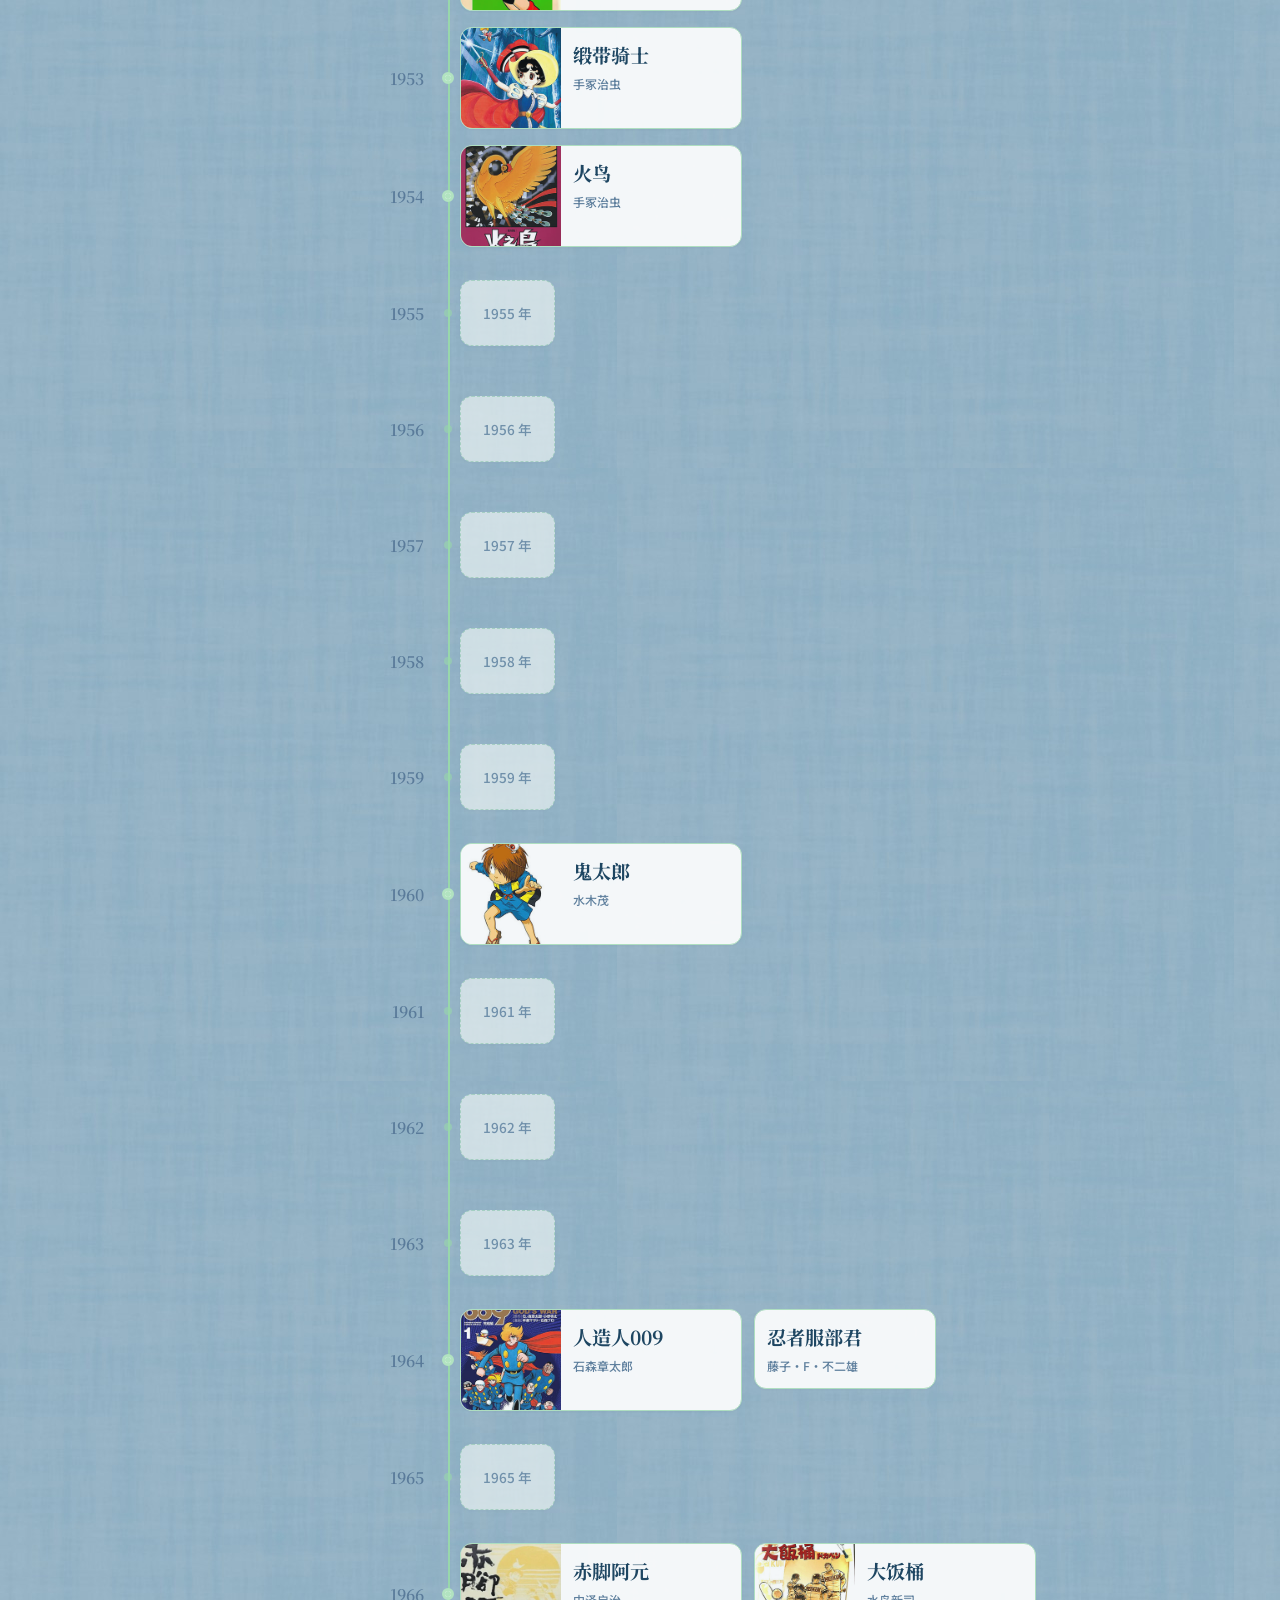
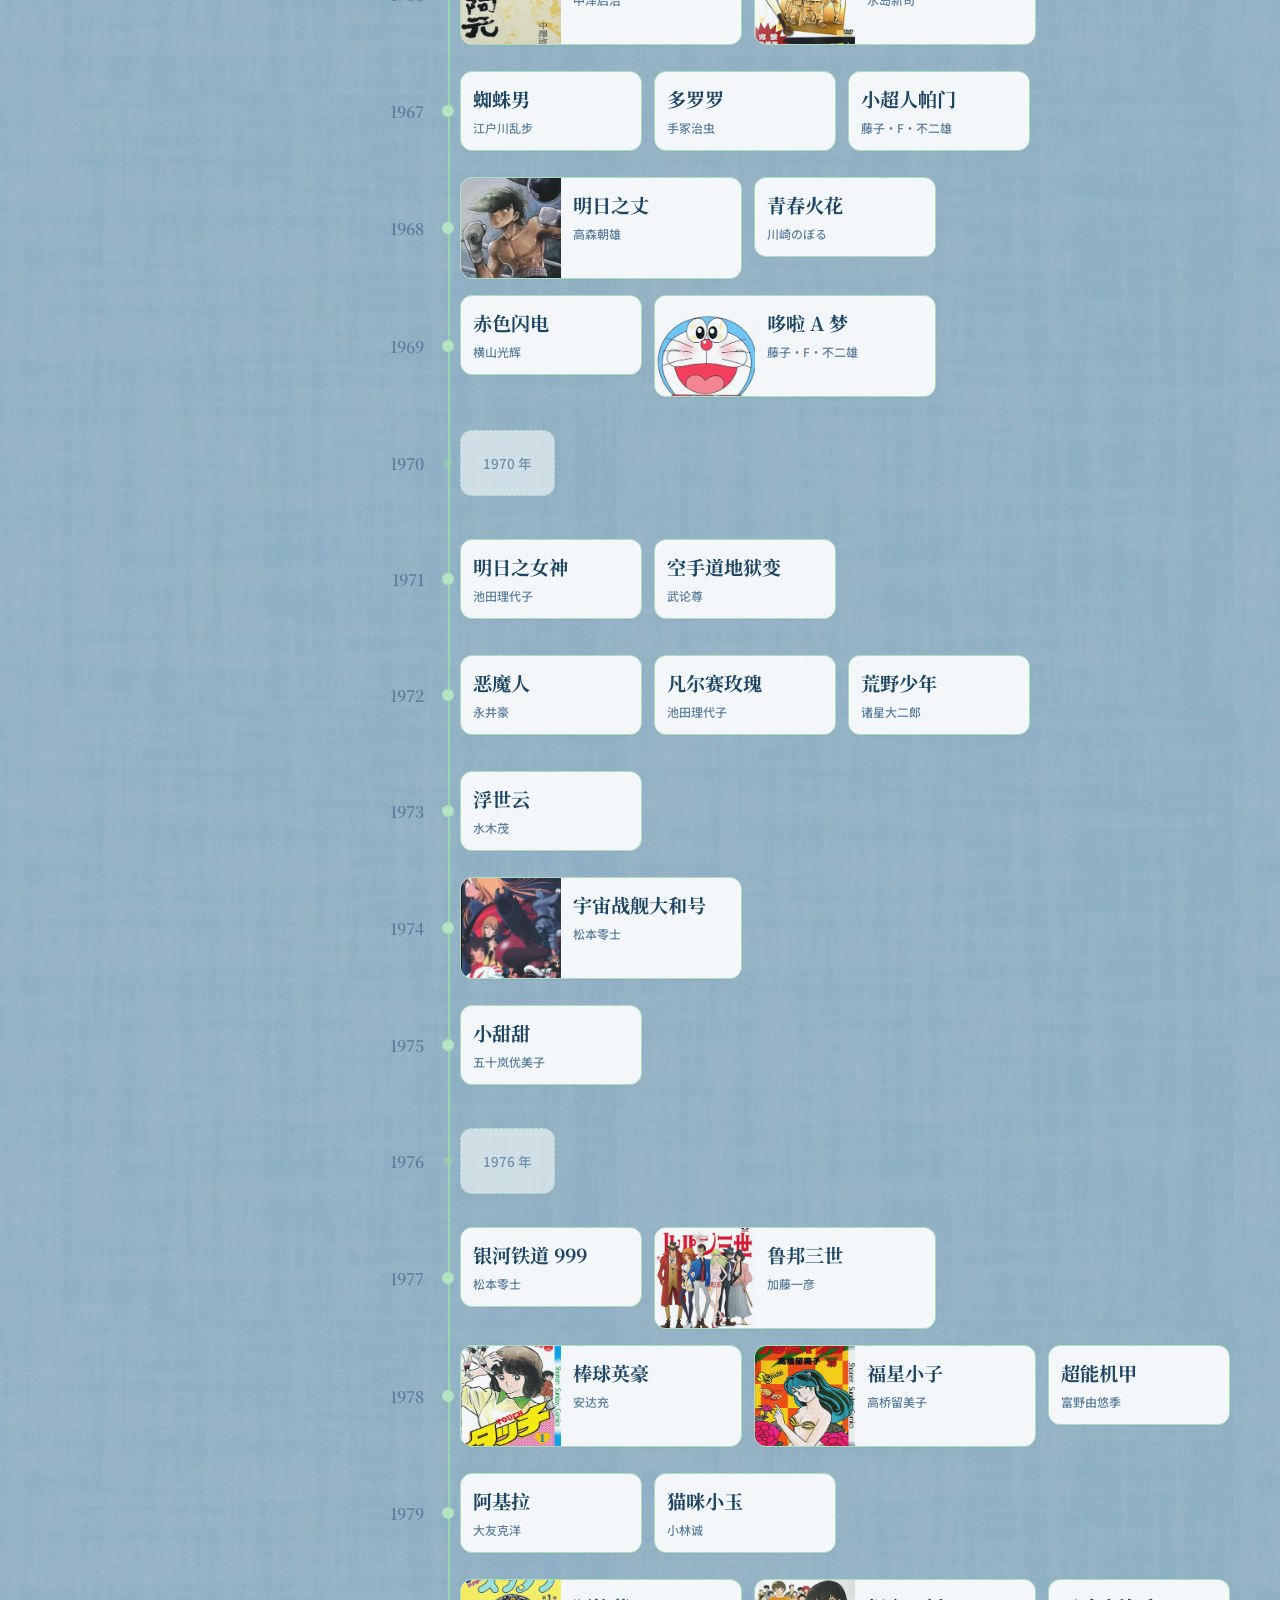
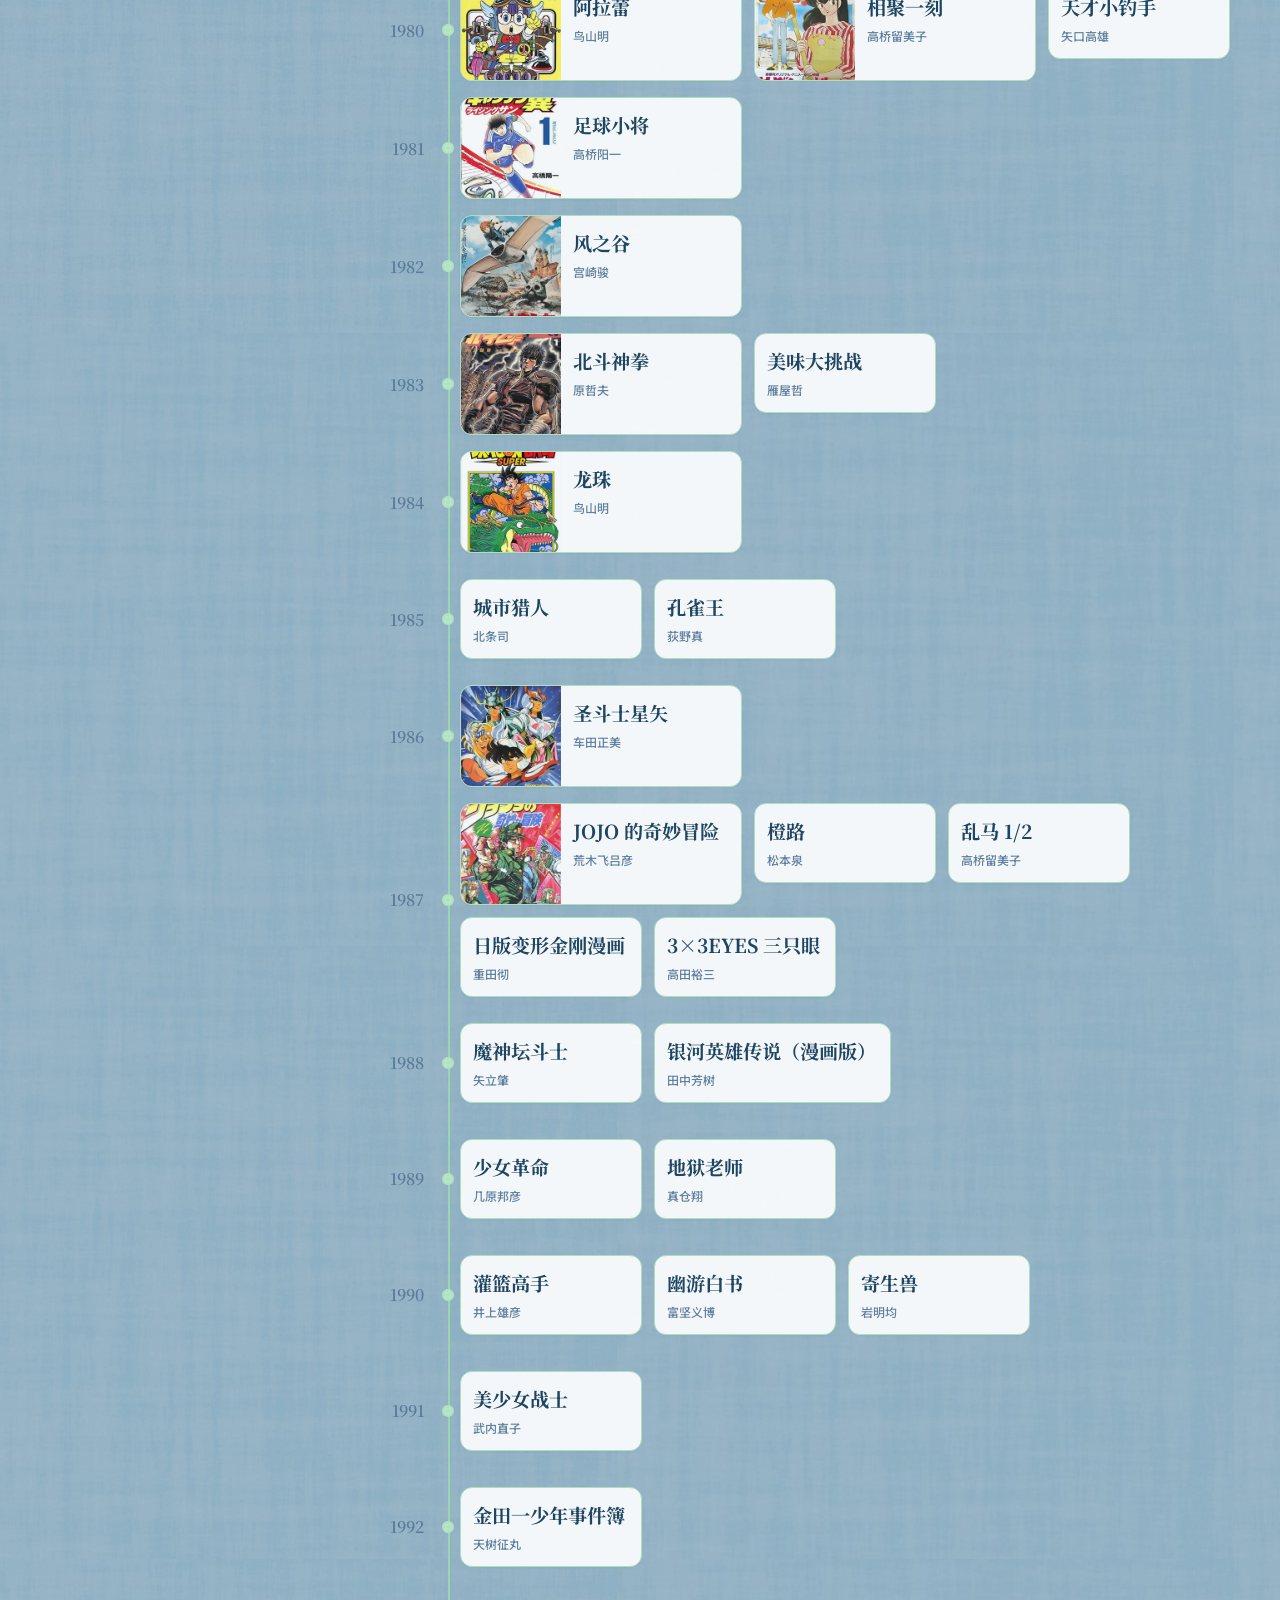
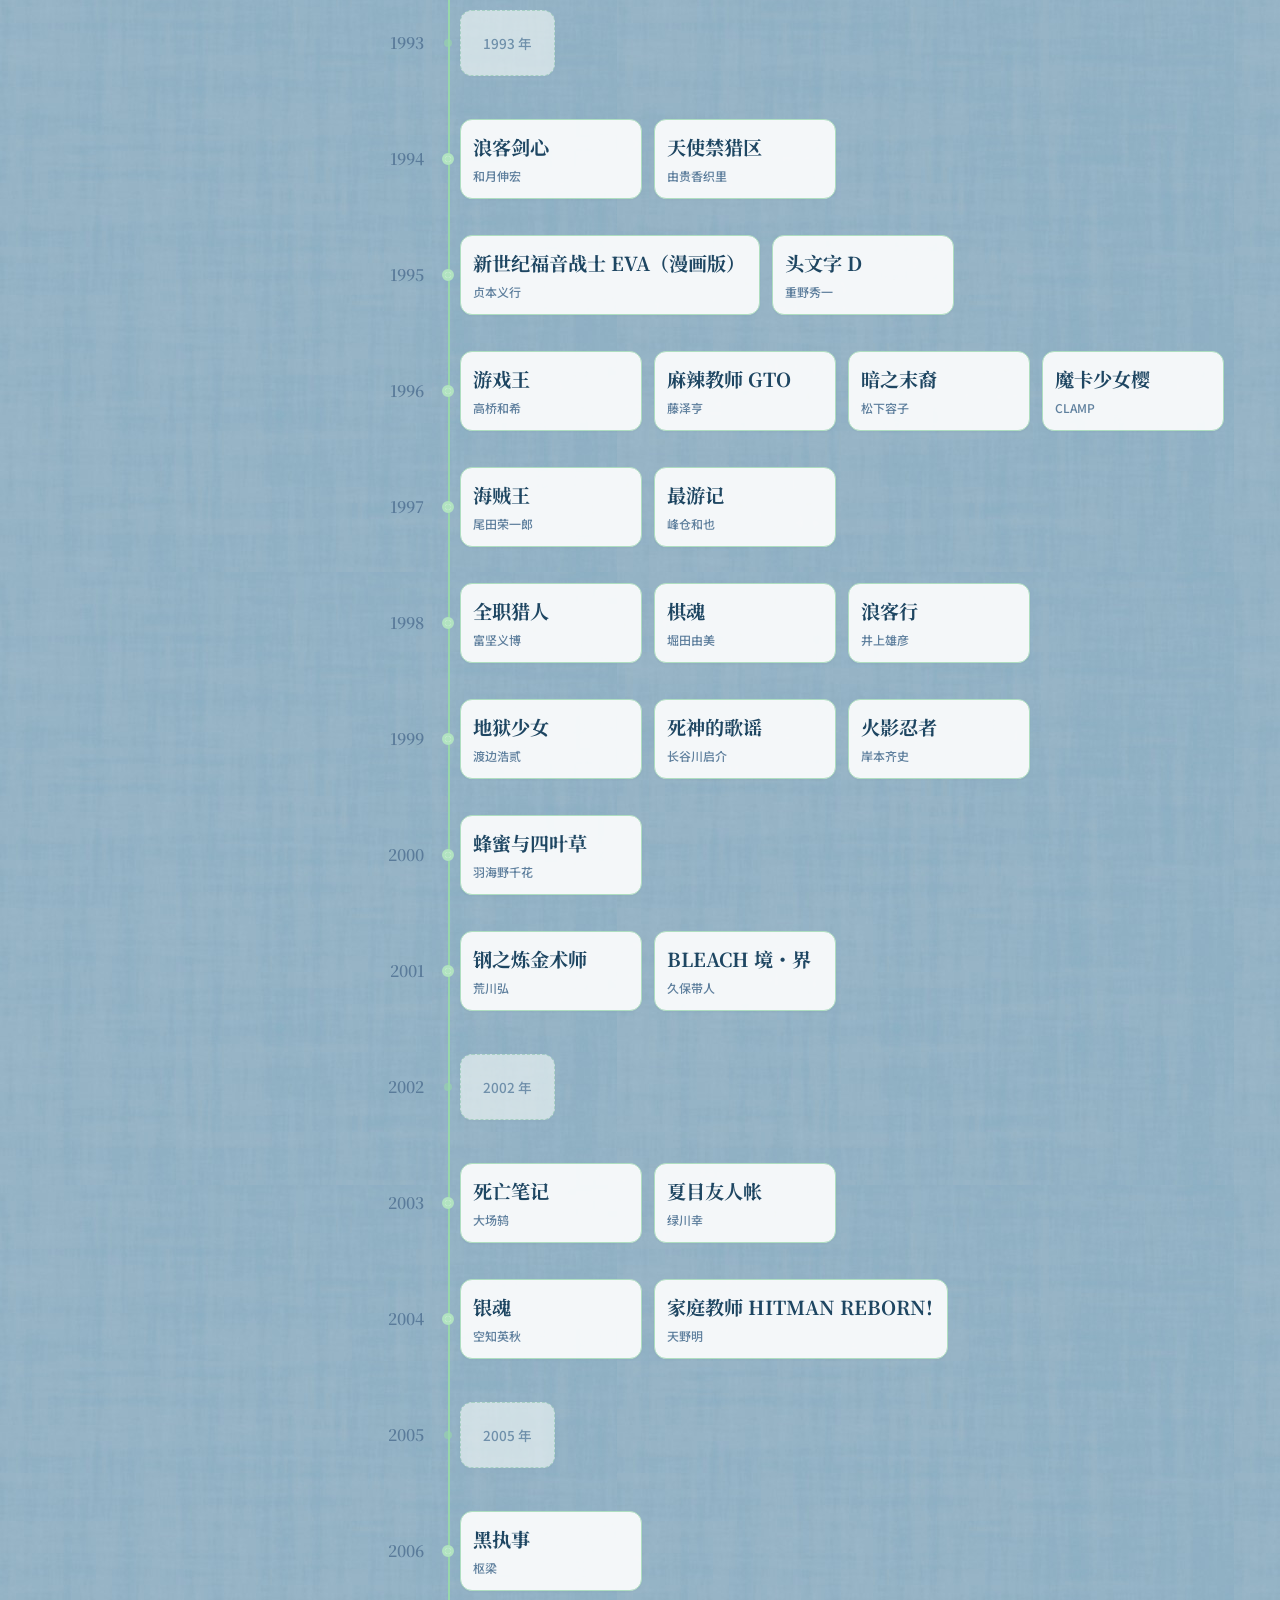
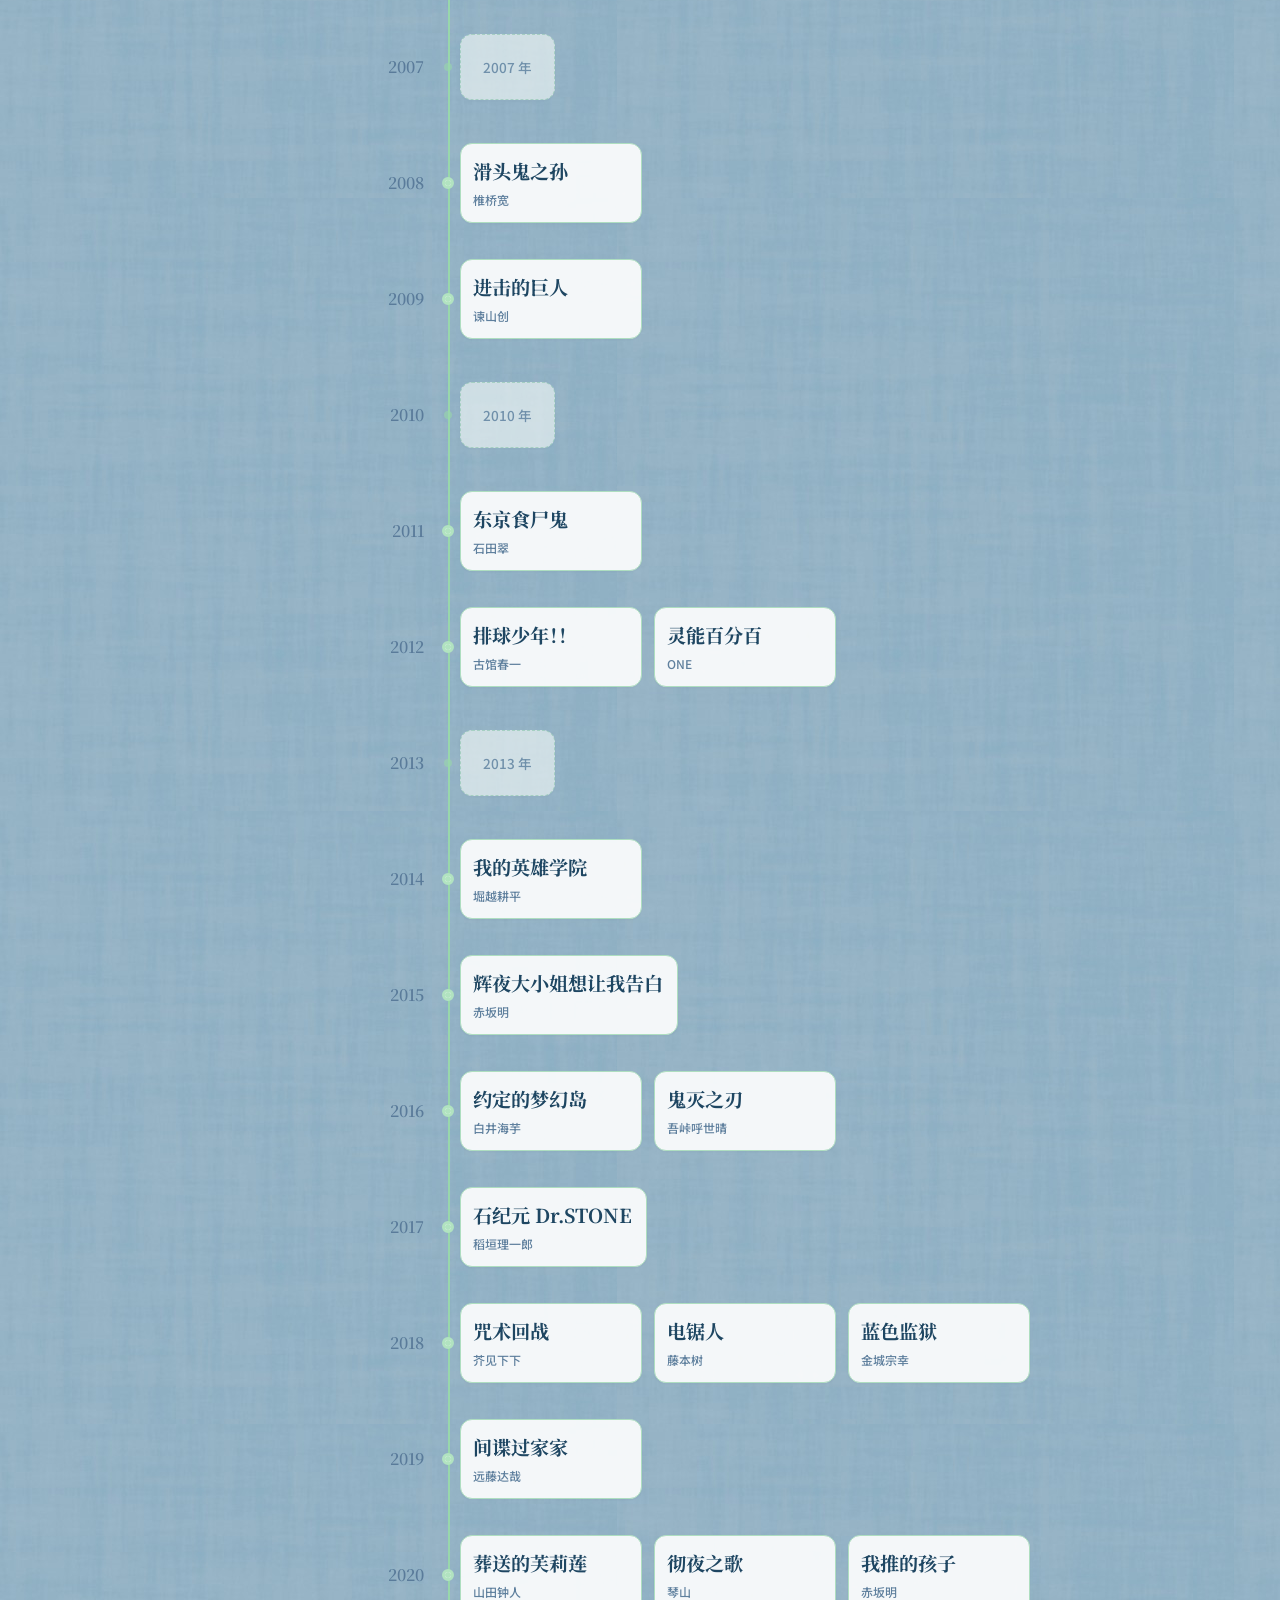
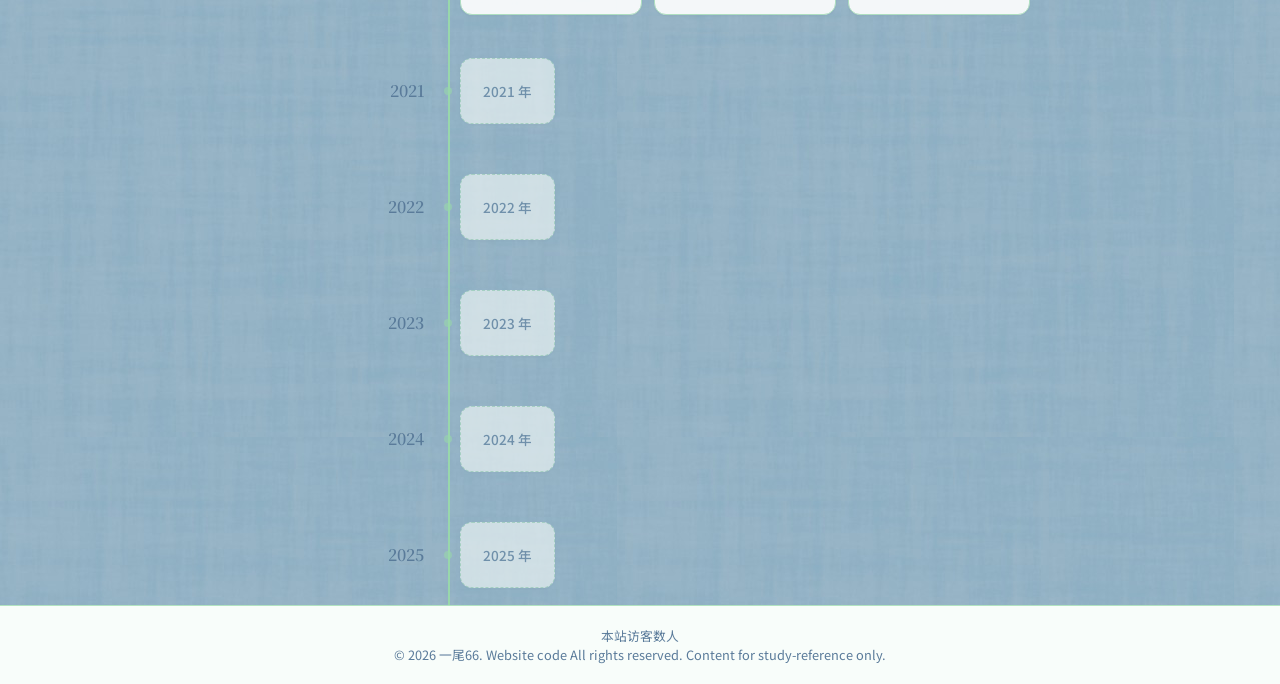
==== commit 746289a7: "配色" ====
--- a/index.html
+++ b/index.html
@@ -71,6 +71,6 @@
     <div class="sidebar-overlay" id="sidebarOverlay"></div>
 
     <script src="script.js"></script>
-    <script async src="//busuanzi.ibruce.info/busuanzi/2.3/busuanzi.pure.mini.js"></script>
+    <script async src="https://busuanzi.ibruce.info/busuanzi/2.3/busuanzi.pure.mini.js"></script>
 </body>
 </html>
--- a/styles.css
+++ b/styles.css
@@ -5,17 +5,19 @@
 }
 
 :root {
-    --bg-primary: #fafaf9;
-    --bg-secondary: #f5f5f4;
-    --card-bg: #ffffff;
-    --border-color: #e7e5e4;
-    --accent-primary: #0d9488;
-    --accent-secondary: #0f766e;
-    --accent-light: #d1fae5;
-    --text-primary: #1c1917;
-    --text-secondary: #57534e;
-    --text-muted: #a8a29e;
-    --timeline-line: #d6d3d1;
+    --bg-primary: #EBF8F1;
+    --bg-secondary: #F8FDFA;
+    --card-bg: #FFFFFF;
+    --border-color: #B1E3C0;
+    --accent-primary: #B1E3C0;
+    --accent-secondary: #98D7AB;
+    --accent-light: #D1FAE5;
+    --text-primary: #123B58;
+    --text-secondary: #2A5A7A;
+    --text-muted: #5A7B9A;
+    --timeline-line: #98D7AB;
+    --warm-bg: #F8E2BC;
+    --error-color: #EA6060;
     --shadow-sm: 0 1px 2px rgba(0, 0, 0, 0.03);
     --shadow-md: 0 4px 6px rgba(0, 0, 0, 0.04);
     --shadow-lg: 0 10px 15px rgba(0, 0, 0, 0.06);
@@ -39,15 +41,15 @@
 .header {
     text-align: center;
     padding: 100px 20px 32px;
-    background: linear-gradient(180deg, var(--card-bg) 0%, var(--bg-primary) 100%);
-    border-bottom: 1px solid var(--border-color);
+    background: #efac95;
+    border-bottom: 1px solid #98D7AB;
 }
 
 .header h1 {
     font-family: var(--font-heading);
     font-size: 2.8rem;
     font-weight: 700;
-    color: var(--text-primary);
+    color: #123B58;
     margin-bottom: 8px;
     letter-spacing: -0.5px;
 }
@@ -55,7 +57,7 @@
 .subtitle {
     font-family: var(--font-heading);
     font-size: 1rem;
-    color: var(--text-muted);
+    color: #2A5A7A;
     font-weight: 400;
     letter-spacing: 0.05em;
     text-transform: uppercase;
@@ -65,6 +67,10 @@
     padding: 0;
     flex: 1;
     width: 100%;
+    background-image: url("common/background.jpg");
+    background-size: auto;
+    background-position: top left;
+    background-repeat: repeat;
 }
 
 .timeline-container {
@@ -163,7 +169,7 @@
     width: 16px;
     height: 16px;
     border-color: var(--accent-primary);
-    box-shadow: 0 0 0 6px rgba(13, 148, 136, 0.15);
+    box-shadow: 0 0 0 6px rgba(177, 227, 192, 0.15);
 }
 
 .node-dot::before {
@@ -236,7 +242,7 @@
 
 .node-card:hover {
     box-shadow: var(--shadow-lg);
-    border-color: var(--accent-primary);
+    border-color: var(--accent-secondary);
     opacity: 1;
     transform: translateY(-2px);
 }
@@ -301,27 +307,17 @@
 }
 
 .filter-bar {
-    background: var(--card-bg);
-    border-bottom: 1px solid var(--border-color);
+    background: #EA6060;
+    border-bottom: 1px solid #98D7AB;
     padding: 12px 20px;
     position: fixed;
     top: 0;
     left: 0;
     right: 0;
     z-index: 100;
-    backdrop-filter: blur(8px);
-    background: rgba(255, 255, 255, 0.95);
     display: flex;
     align-items: center;
     gap: 20px;
-}
-
-.filter-container {
-    flex: 1;
-    display: flex;
-    align-items: center;
-    gap: 12px;
-    justify-content: center;
 }
 
 .site-logo {
@@ -334,10 +330,11 @@
 .site-slogan {
     font-family: var(--font-heading);
     font-size: 1.1rem;
-    color: var(--text-muted);
+    color: #FFFFFF;
     font-weight: 400;
     flex-shrink: 0;
     white-space: nowrap;
+    margin-left: auto;
 }
 
 .logo-image {
@@ -351,8 +348,16 @@
     font-family: var(--font-heading);
     font-size: 0.95rem;
     font-weight: 600;
-    color: var(--text-primary);
+    color: #FFFFFF;
     white-space: nowrap;
+}
+
+.filter-container {
+    flex: 1;
+    display: flex;
+    align-items: center;
+    gap: 12px;
+    justify-content: center;
 }
 
 .source-select-wrapper {
@@ -361,11 +366,11 @@
 
 .source-select {
     padding: 12px 32px 12px 14px;
-    border: 2px solid var(--border-color);
+    border: 2px solid #FFFFFF;
     border-radius: 10px;
     font-size: 0.9rem;
-    color: var(--text-primary);
-    background: var(--card-bg);
+    color: #123B58;
+    background: #FFFFFF;
     cursor: pointer;
     transition: all 0.3s cubic-bezier(0.4, 0, 0.2, 1);
     outline: none;
@@ -374,19 +379,19 @@
     font-family: var(--font-body);
     font-weight: 500;
     min-width: 140px;
-    background-image: url("data:image/svg+xml,%3Csvg xmlns='http://www.w3.org/2000/svg' width='14' height='14' viewBox='0 0 24 24' fill='none' stroke='%23a8a29e' stroke-width='2' stroke-linecap='round' stroke-linejoin='round'%3E%3Cpolyline points='6 9 12 15 18 9'%3E%3C/polyline%3E%3C/svg%3E");
+    background-image: url("data:image/svg+xml,%3Csvg xmlns='http://www.w3.org/2000/svg' width='14' height='14' viewBox='0 0 24 24' fill='none' stroke='%23123B58' stroke-width='2' stroke-linecap='round' stroke-linejoin='round'%3E%3Cpolyline points='6 9 12 15 18 9'%3E%3C/polyline%3E%3C/svg%3E");
     background-repeat: no-repeat;
     background-position: right 10px center;
 }
 
 .source-select:hover {
-    border-color: var(--accent-primary);
-    background-color: var(--bg-primary);
+    border-color: #98D7AB;
+    background-color: #FFFFFF;
 }
 
 .source-select:focus {
-    border-color: var(--accent-primary);
-    box-shadow: 0 0 0 4px rgba(13, 148, 136, 0.15);
+    border-color: #98D7AB;
+    box-shadow: 0 0 0 4px rgba(177, 227, 192, 0.3);
 }
 
 .filter-select-wrapper {
@@ -399,11 +404,11 @@
 .filter-input {
     width: 100%;
     padding: 12px 40px 12px 16px;
-    border: 2px solid var(--border-color);
+    border: 2px solid #FFFFFF;
     border-radius: 10px;
     font-size: 0.95rem;
-    color: var(--text-primary);
-    background: var(--bg-primary);
+    color: #123B58;
+    background: #FFFFFF;
     cursor: pointer;
     transition: all 0.3s cubic-bezier(0.4, 0, 0.2, 1);
     outline: none;
@@ -412,22 +417,22 @@
 }
 
 .filter-input:hover {
-    border-color: var(--accent-primary);
-    background: var(--card-bg);
+    border-color: #98D7AB;
+    background: #FFFFFF;
 }
 
 .filter-input:focus {
-    border-color: var(--accent-primary);
-    box-shadow: 0 0 0 4px rgba(13, 148, 136, 0.15);
+    border-color: #98D7AB;
+    box-shadow: 0 0 0 4px rgba(177, 227, 192, 0.3);
 }
 
 .filter-input::placeholder {
-    color: var(--text-muted);
+    color: #5A7B9A;
 }
 
 .filter-input.has-value {
-    border-color: var(--accent-primary);
-    background: var(--accent-light);
+    border-color: #98D7AB;
+    background: #EBF8F1;
 }
 
 .filter-arrow {
@@ -436,7 +441,7 @@
     top: 50%;
     transform: translateY(-50%);
     font-size: 0.7rem;
-    color: var(--text-muted);
+    color: #123B58;
     pointer-events: none;
     transition: transform 0.3s ease;
 }
@@ -540,7 +545,7 @@
 
 .filter-item.active {
     background: var(--accent-primary);
-    color: white;
+    color: #123B58;
     border-color: var(--accent-primary);
     font-weight: 500;
 }
@@ -560,27 +565,27 @@
 
 .filter-item.active .filter-item-count {
     background: rgba(255, 255, 255, 0.25);
-    color: white;
+    color: #123B58;
 }
 
 .filter-clear {
     padding: 12px 20px;
-    background: var(--bg-secondary);
-    border: 1px solid var(--border-color);
+    background: #FFFFFF;
+    border: 2px solid #FFFFFF;
     border-radius: 10px;
     cursor: pointer;
     transition: all 0.3s ease;
     font-size: 0.9rem;
-    color: var(--text-secondary);
+    color: #123B58;
     display: flex;
     align-items: center;
     gap: 8px;
 }
 
 .filter-clear:hover {
-    background: var(--border-color);
-    border-color: var(--text-muted);
-    color: var(--text-primary);
+    background: #FFFFFF;
+    border-color: #98D7AB;
+    color: #123B58;
 }
 
 .filter-clear span {
@@ -660,7 +665,7 @@
     font-size: 0.9rem;
     color: var(--text-secondary);
     font-weight: 400;
-    background: #e5e5e5;
+    background: var(--bg-secondary);
     padding: 6px 14px;
     border-radius: 8px;
     margin-right: 8px;
@@ -672,7 +677,7 @@
     font-size: 0.9rem;
     color: var(--text-secondary);
     font-weight: 400;
-    background: #e5e5e5;
+    background: var(--bg-secondary);
     padding: 6px 14px;
     border-radius: 8px;
 }
@@ -962,4 +967,4 @@
     .sidebar-image {
         max-height: 250px;
     }
-}+}
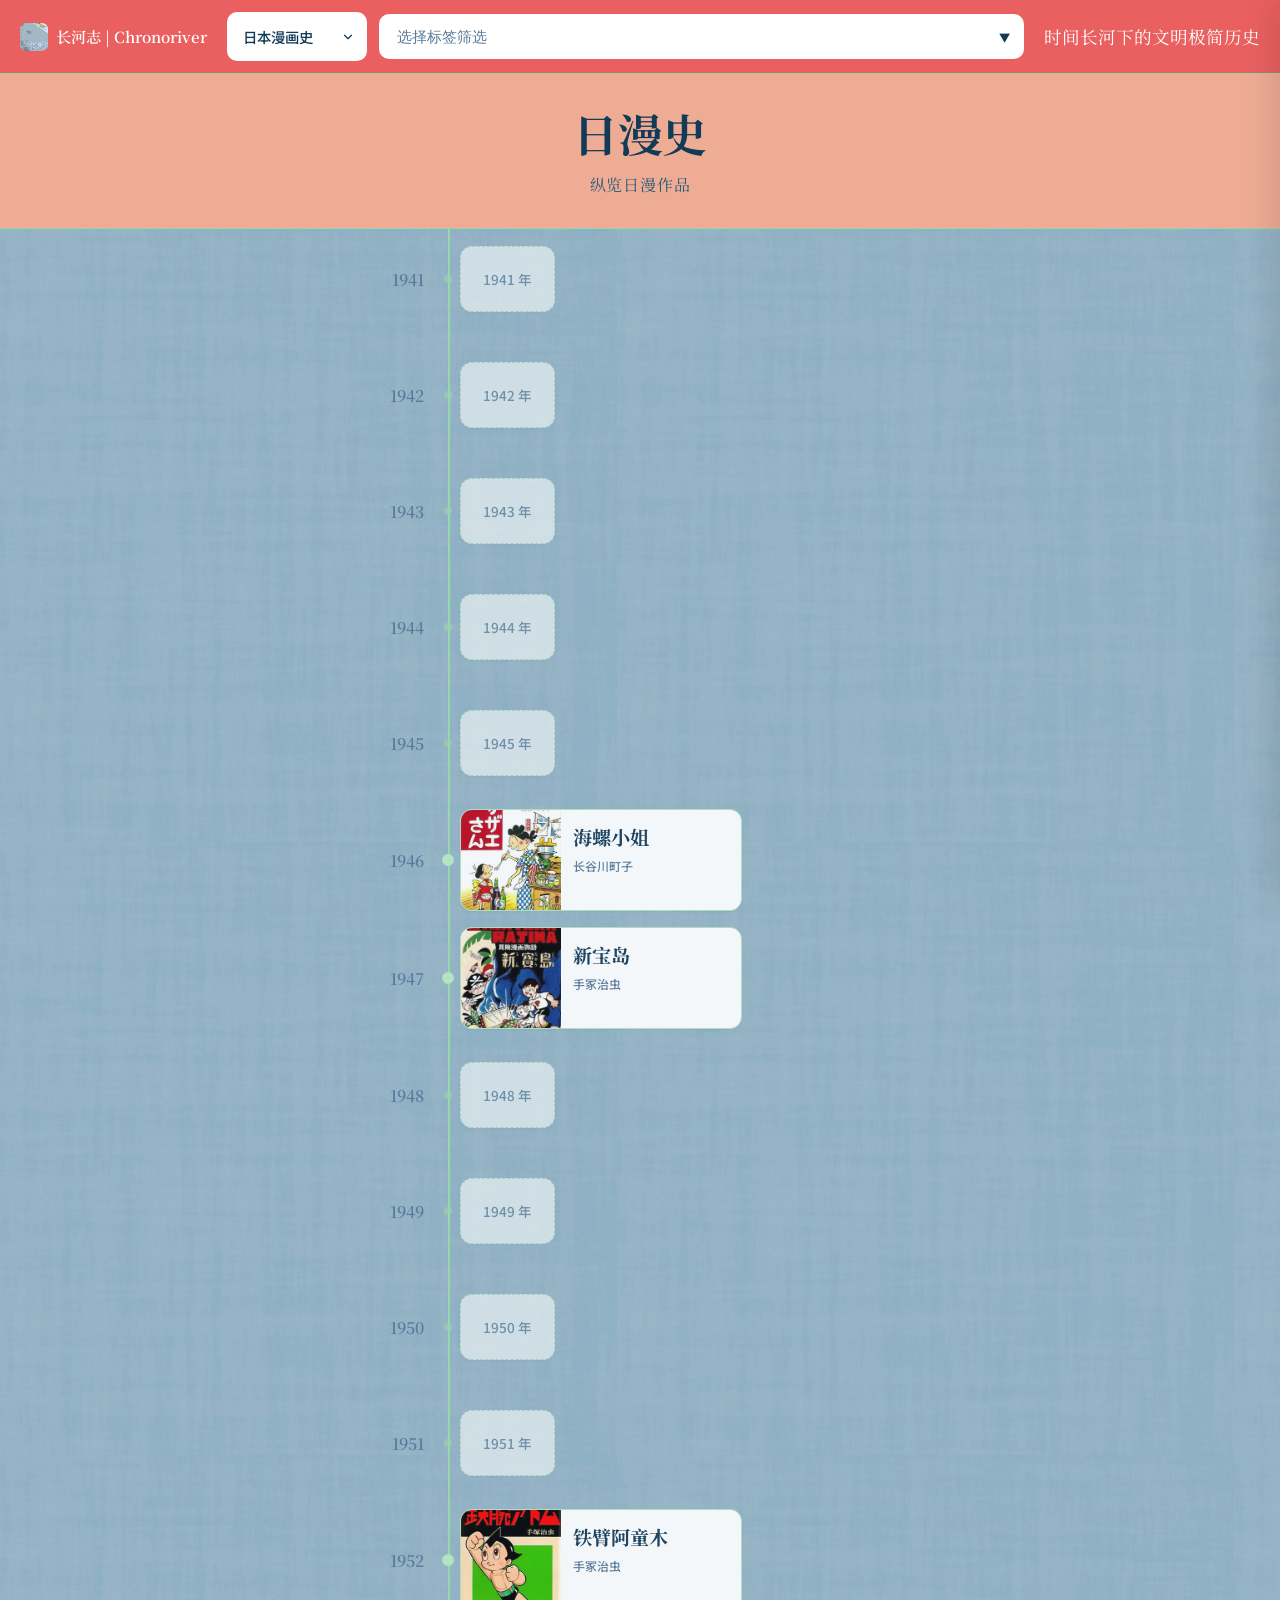
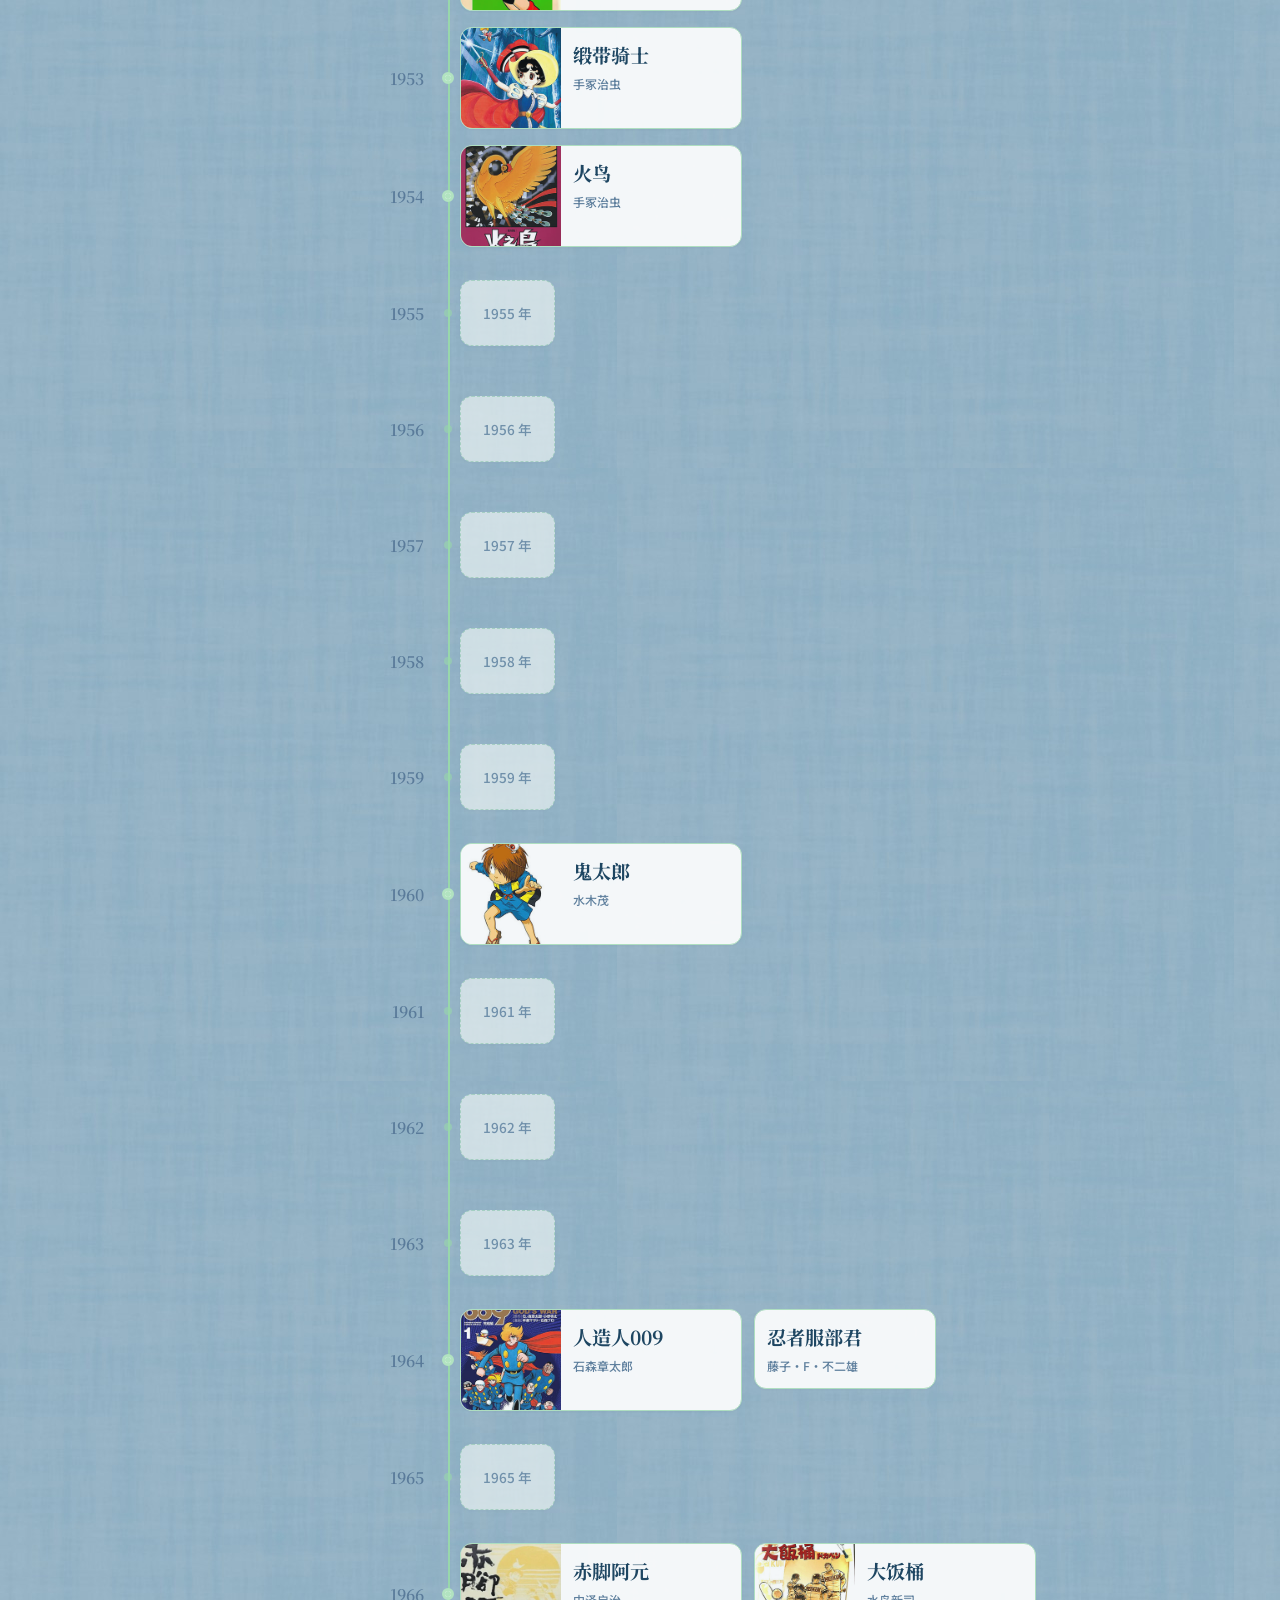
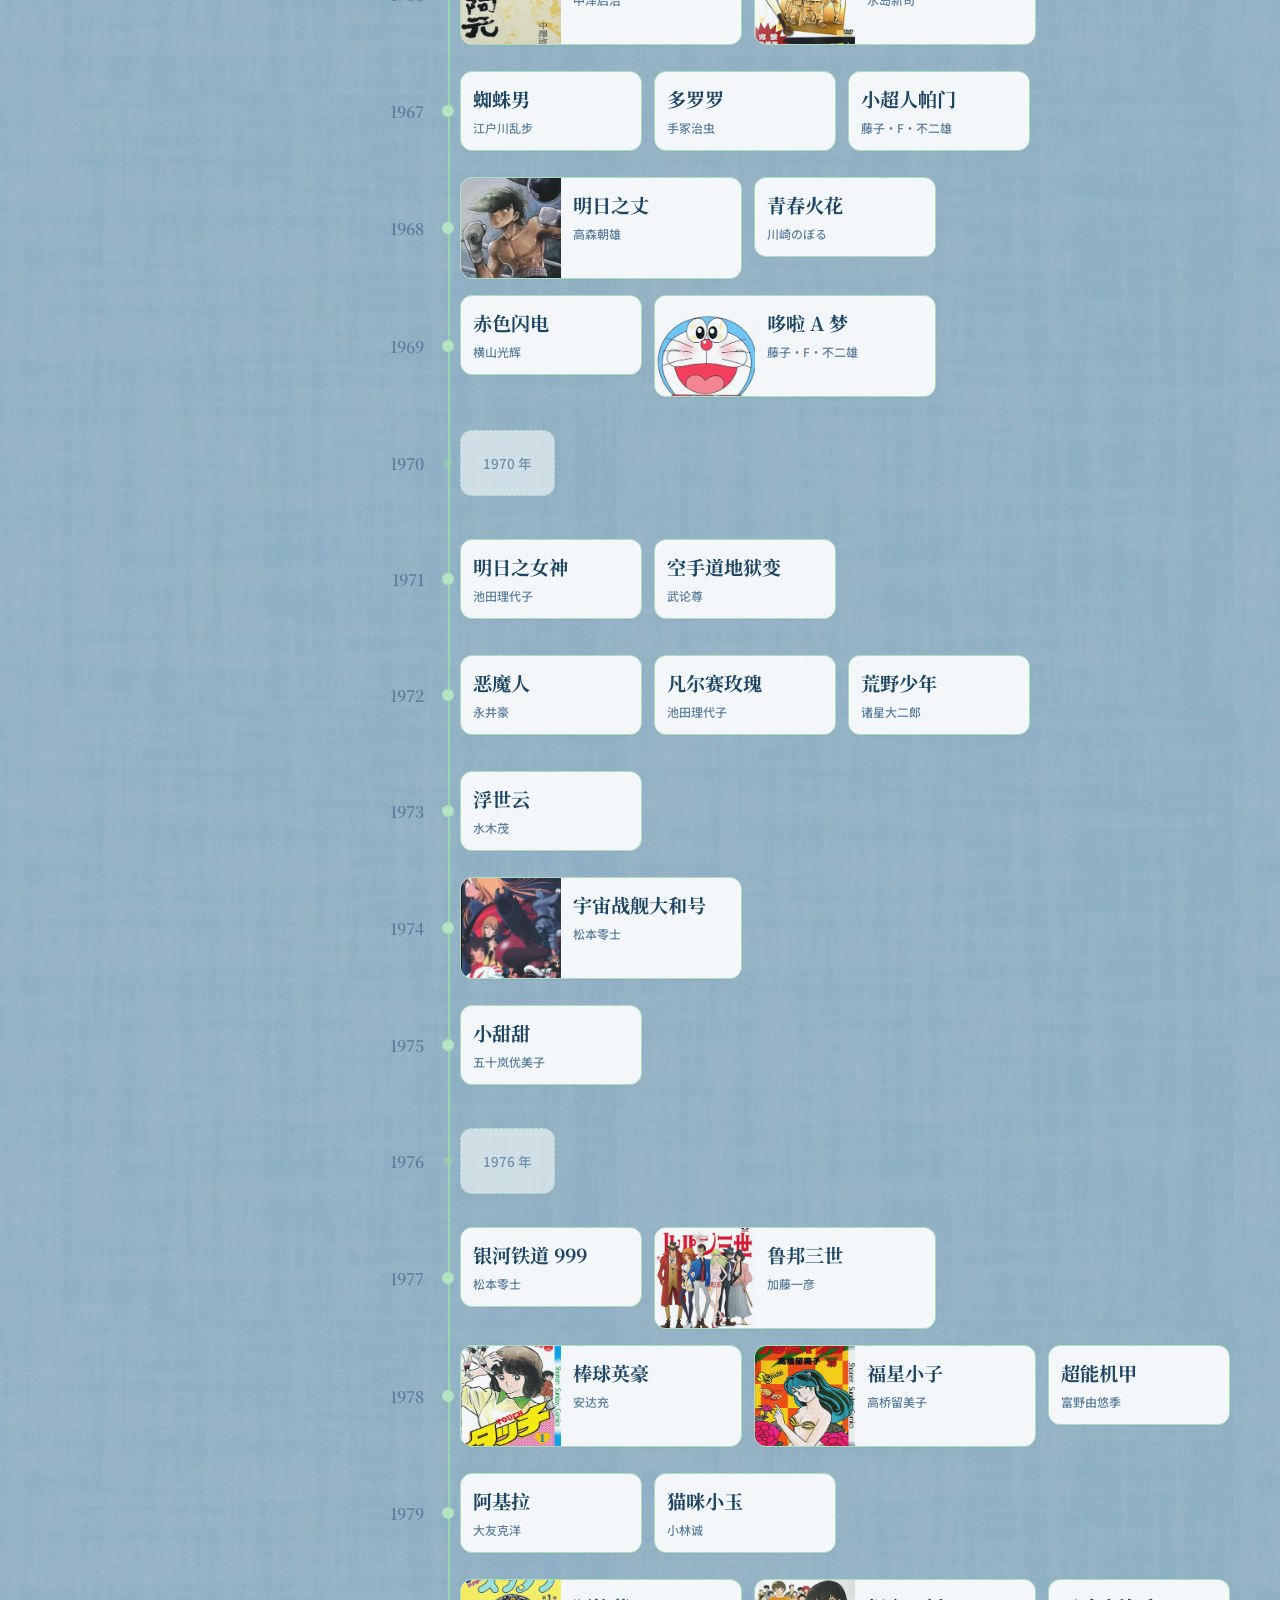
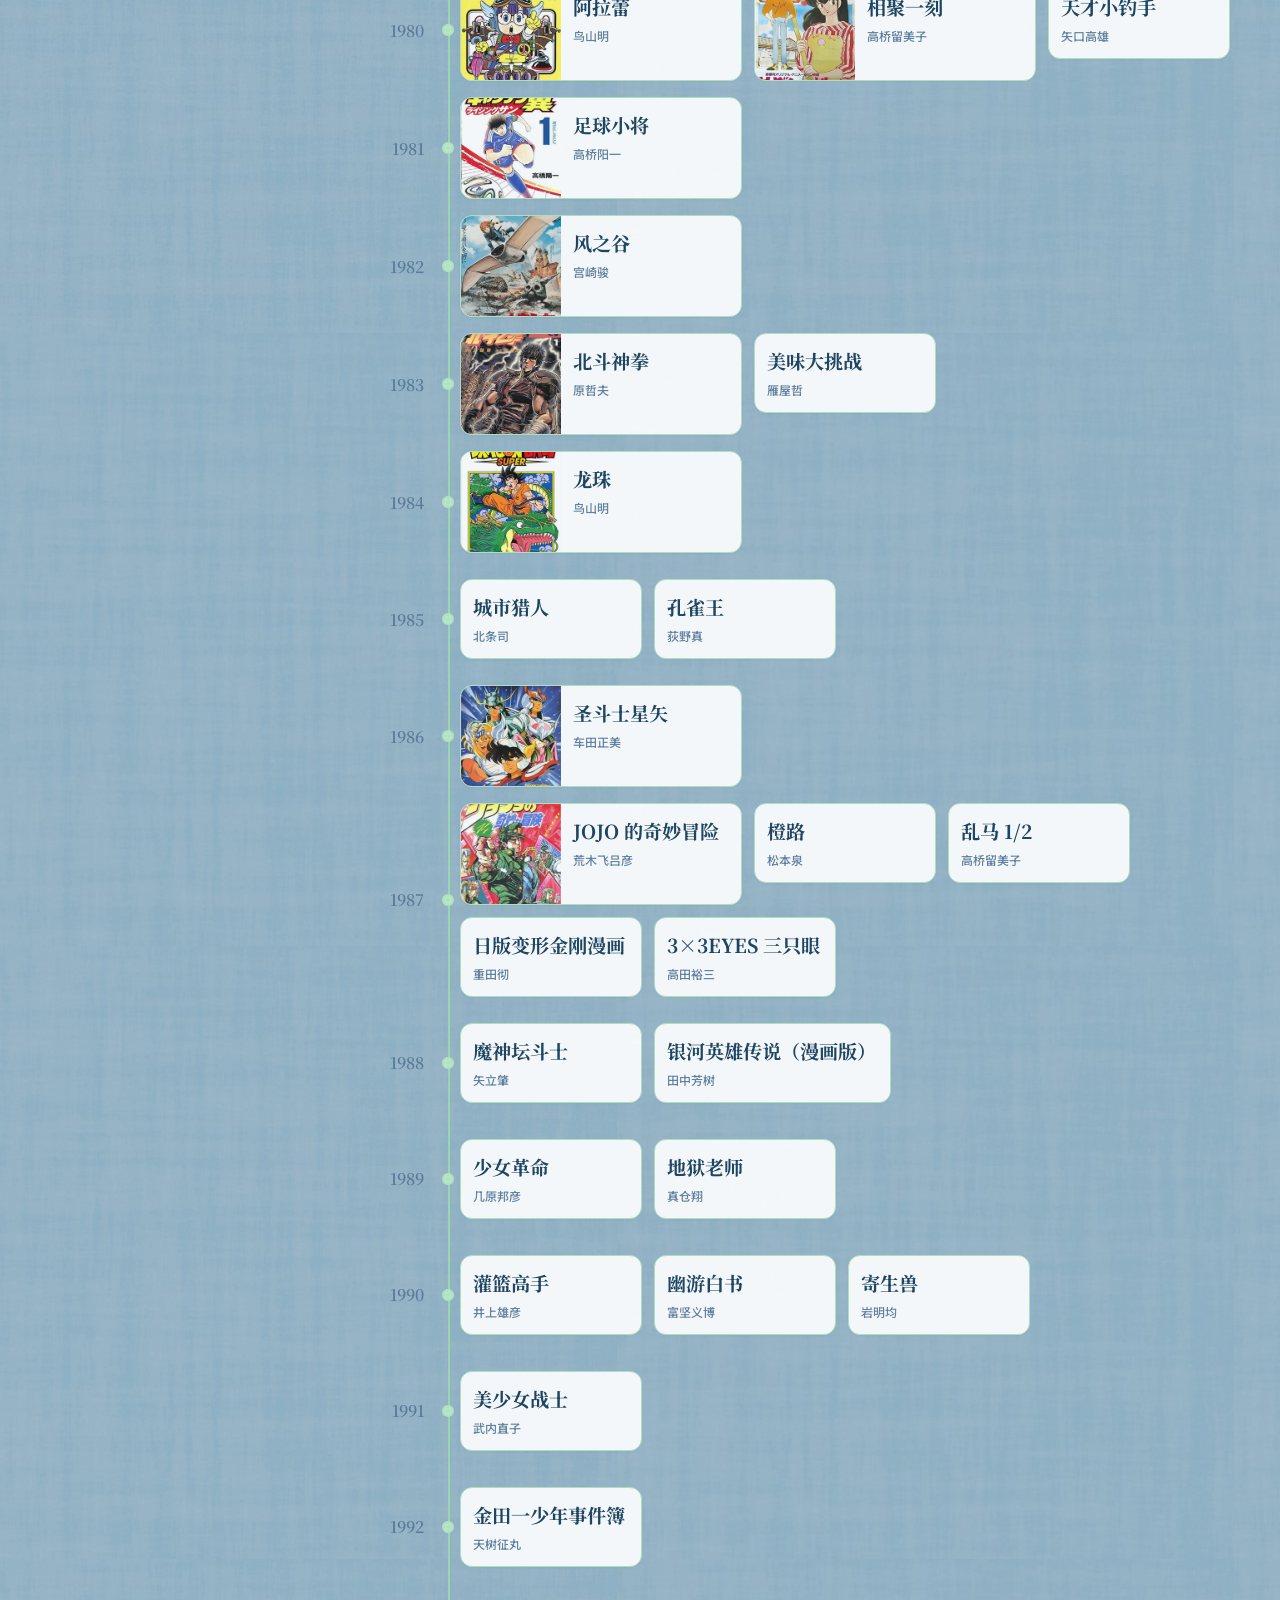
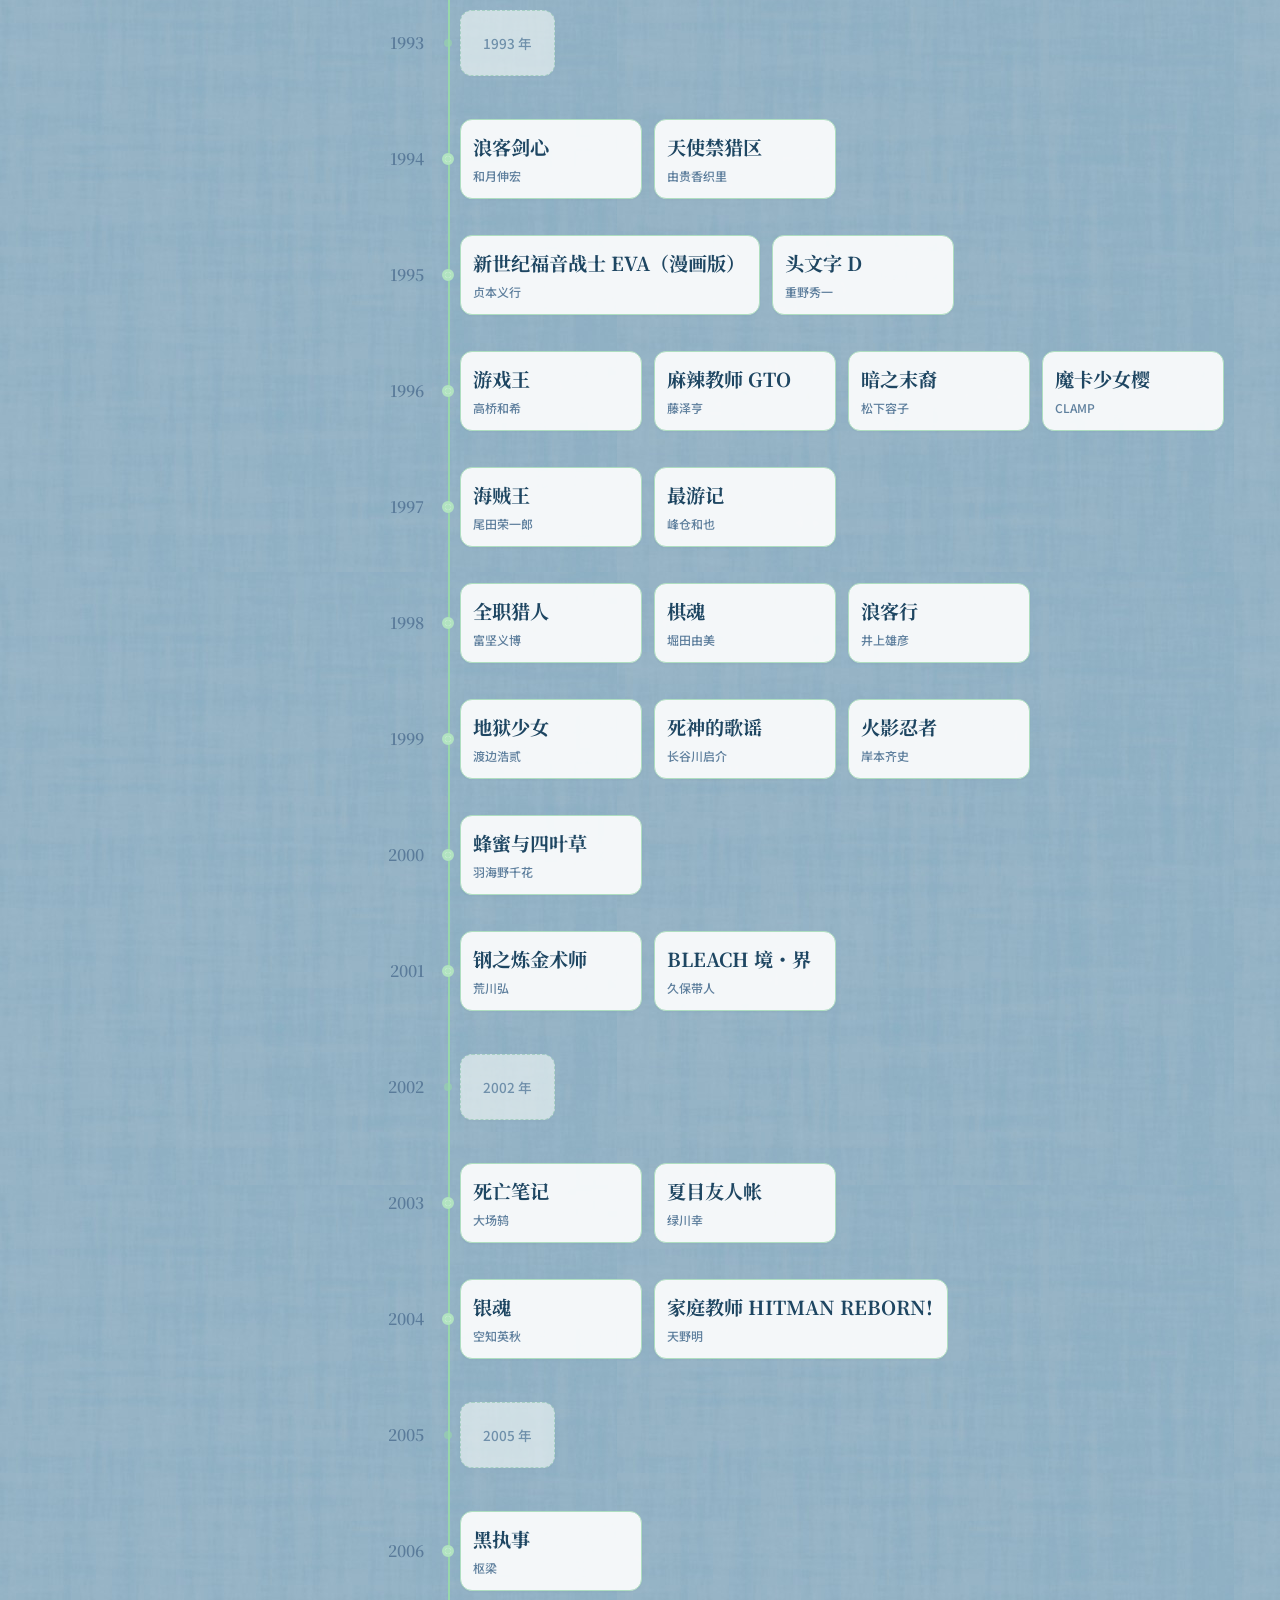
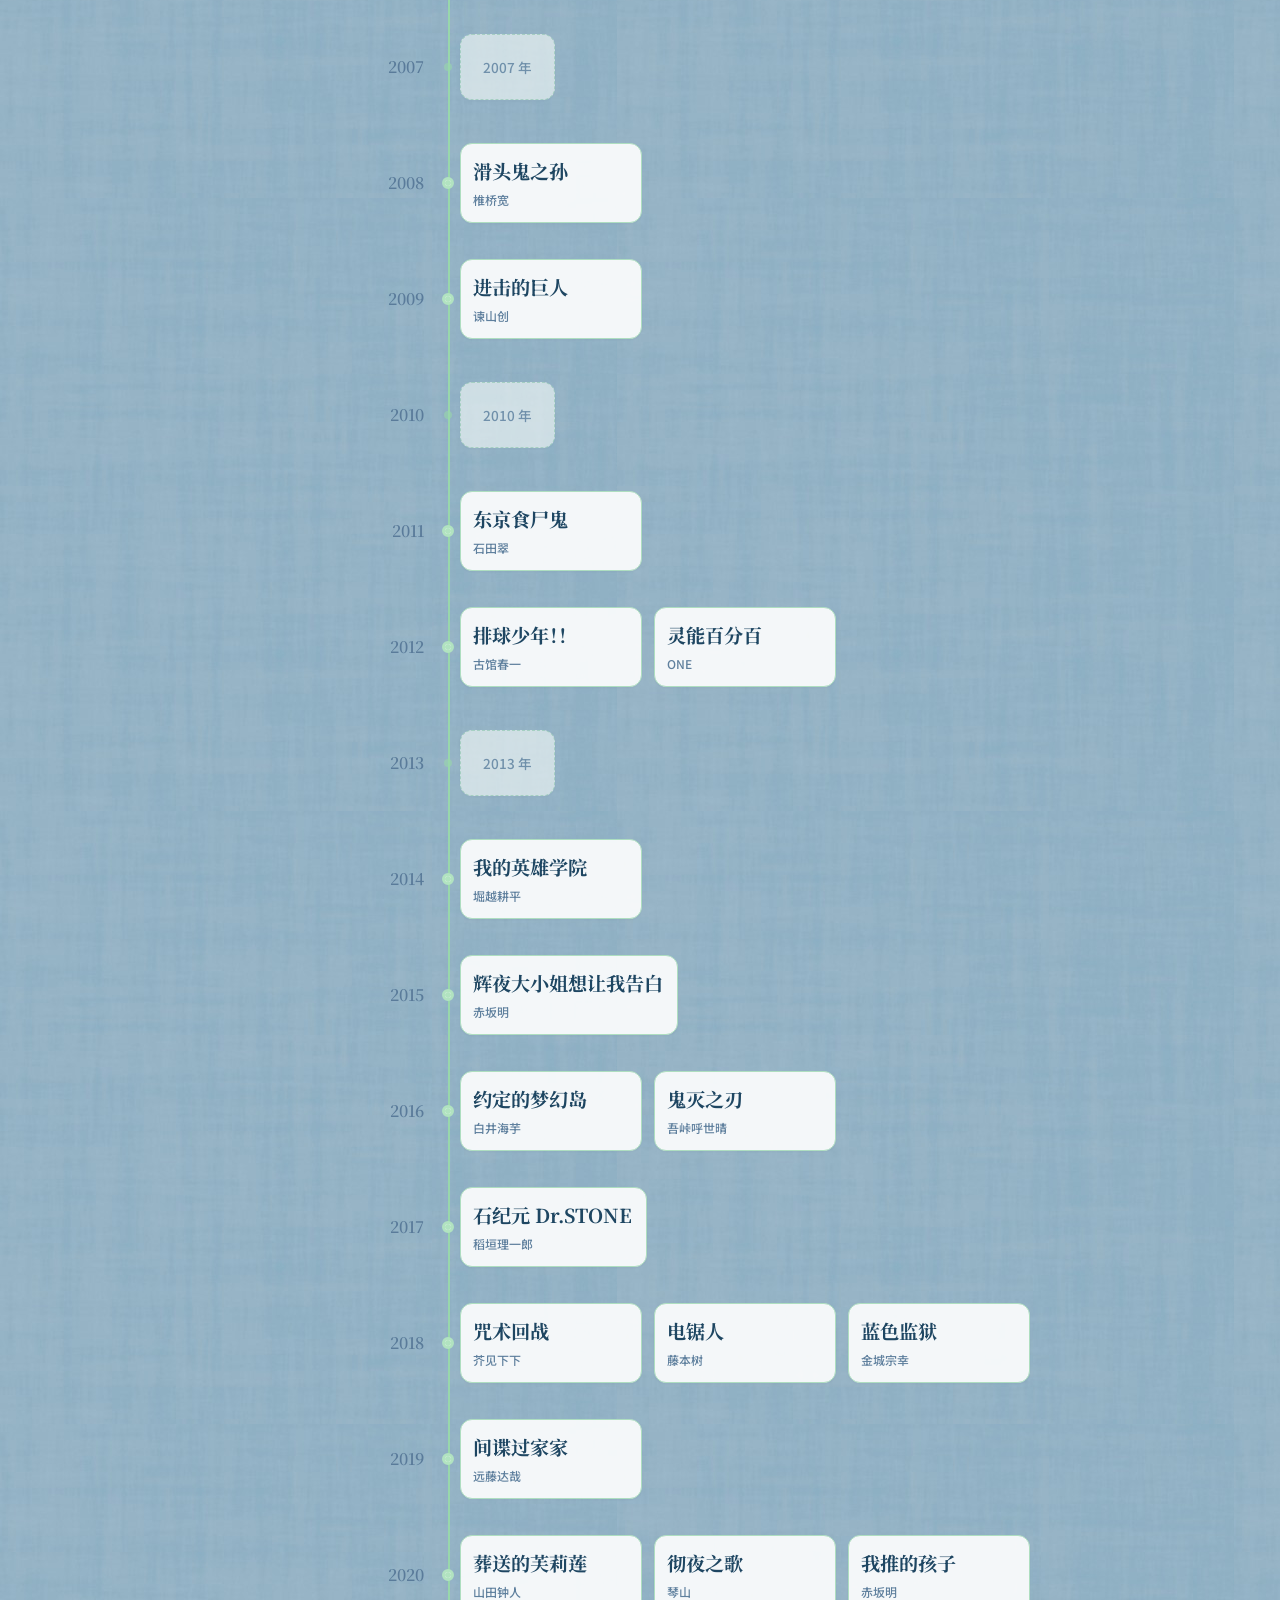
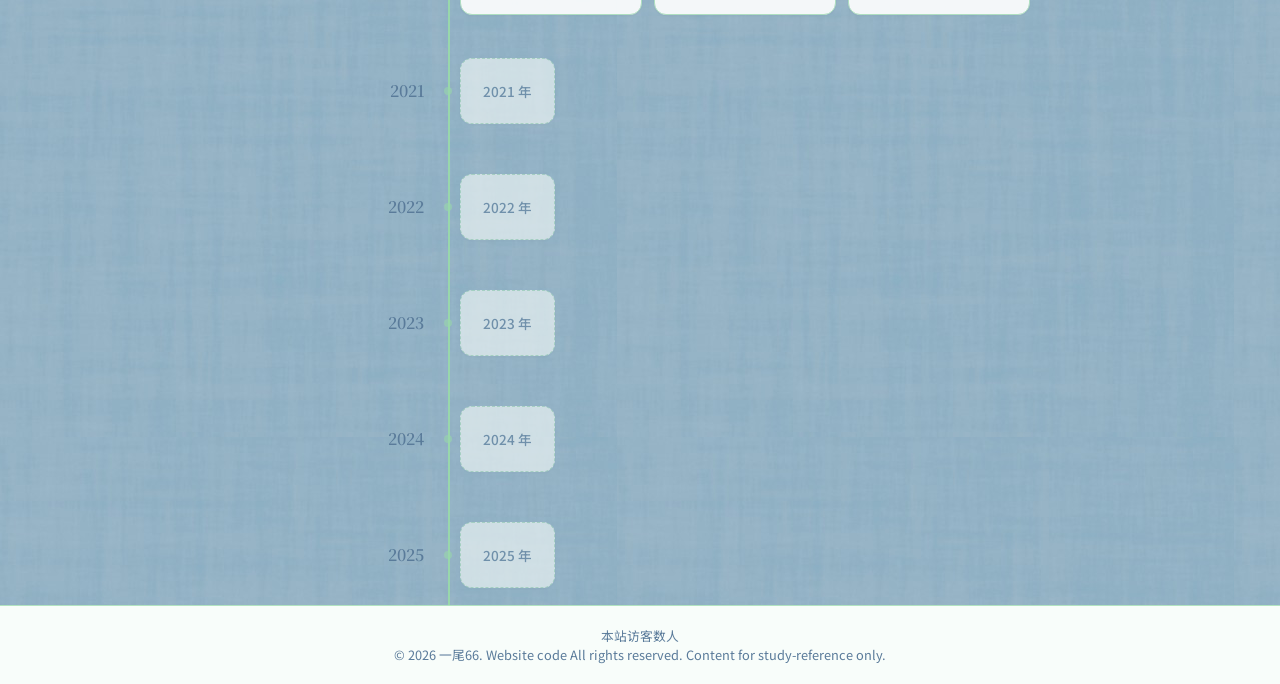
==== commit 71cddeaf: "test" ====
--- a/index.html
+++ b/index.html
@@ -40,7 +40,7 @@
                 <span>清除</span>
             </div>
         </div>
-        <div class="site-slogan">时间长河下的文明</div>
+        <div class="site-slogan">时间长河下的文明极简历史</div>
     </div>
 
     <main class="main-content">
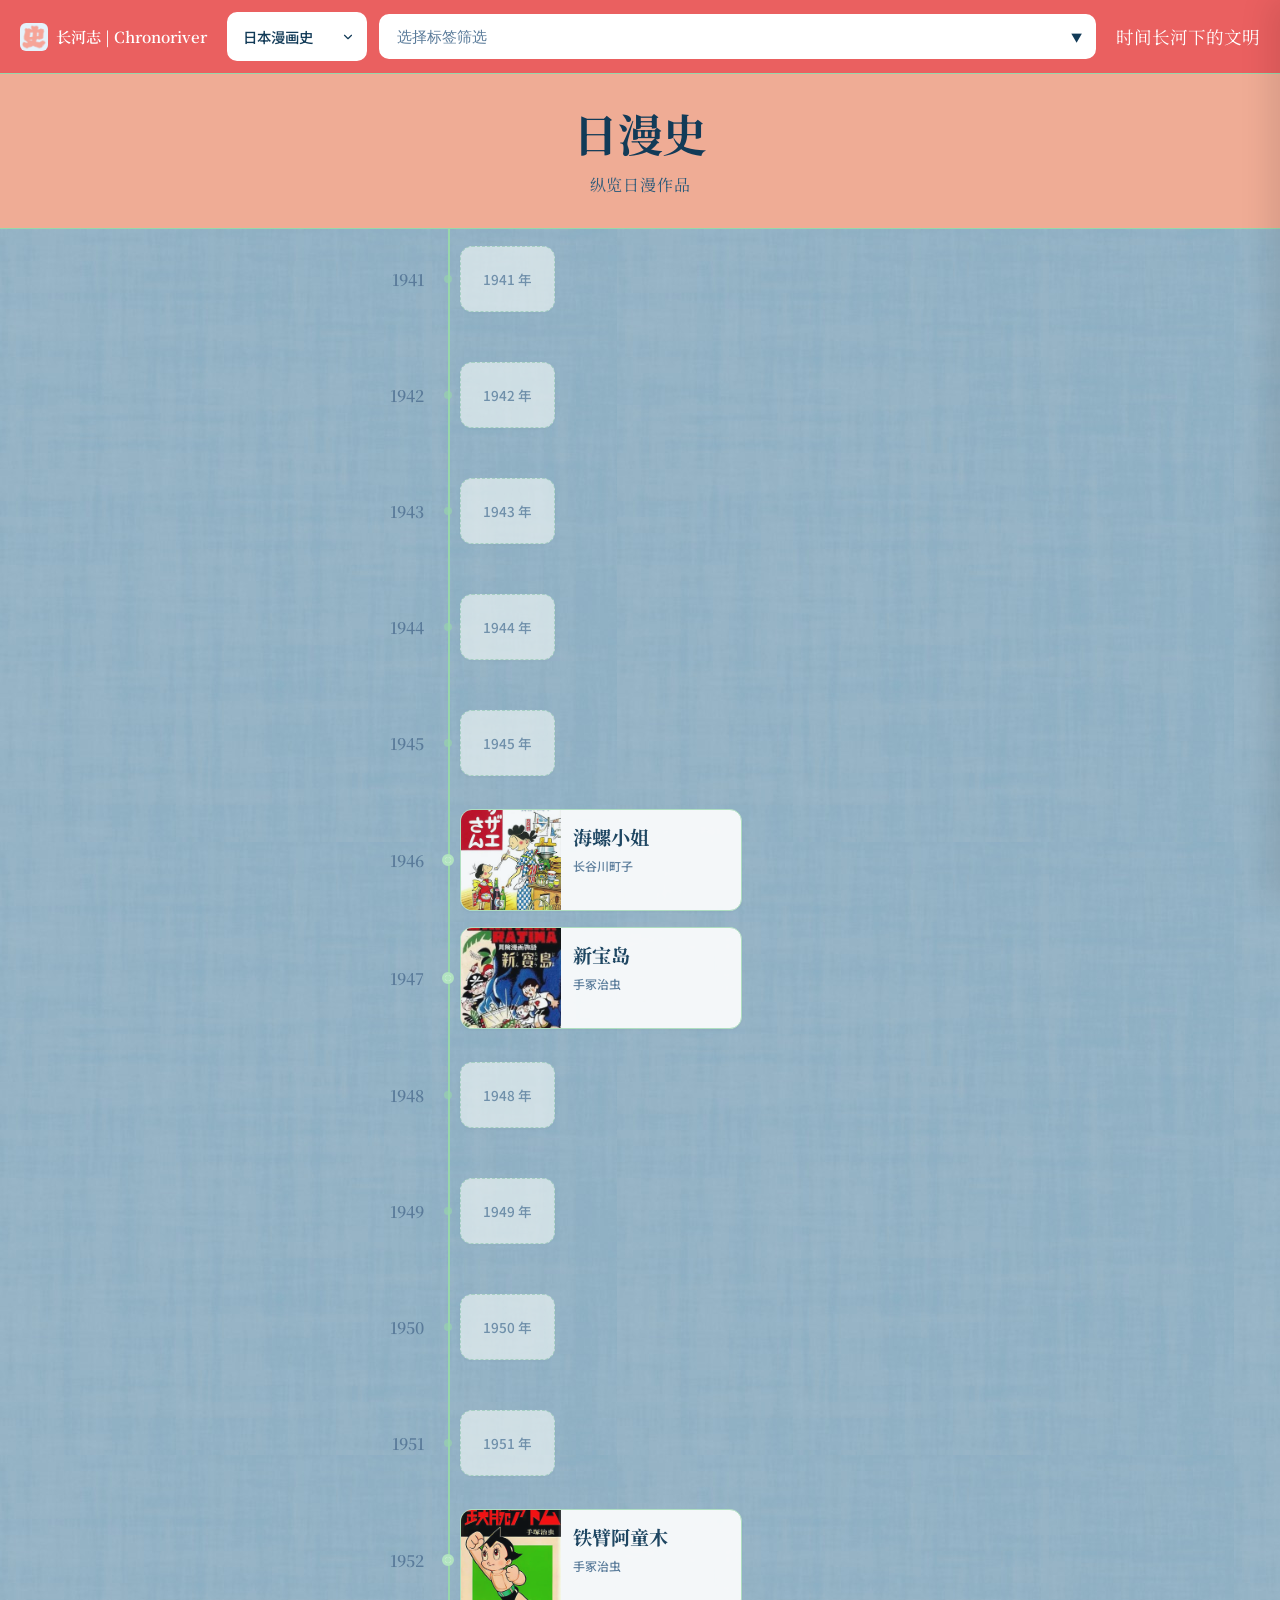
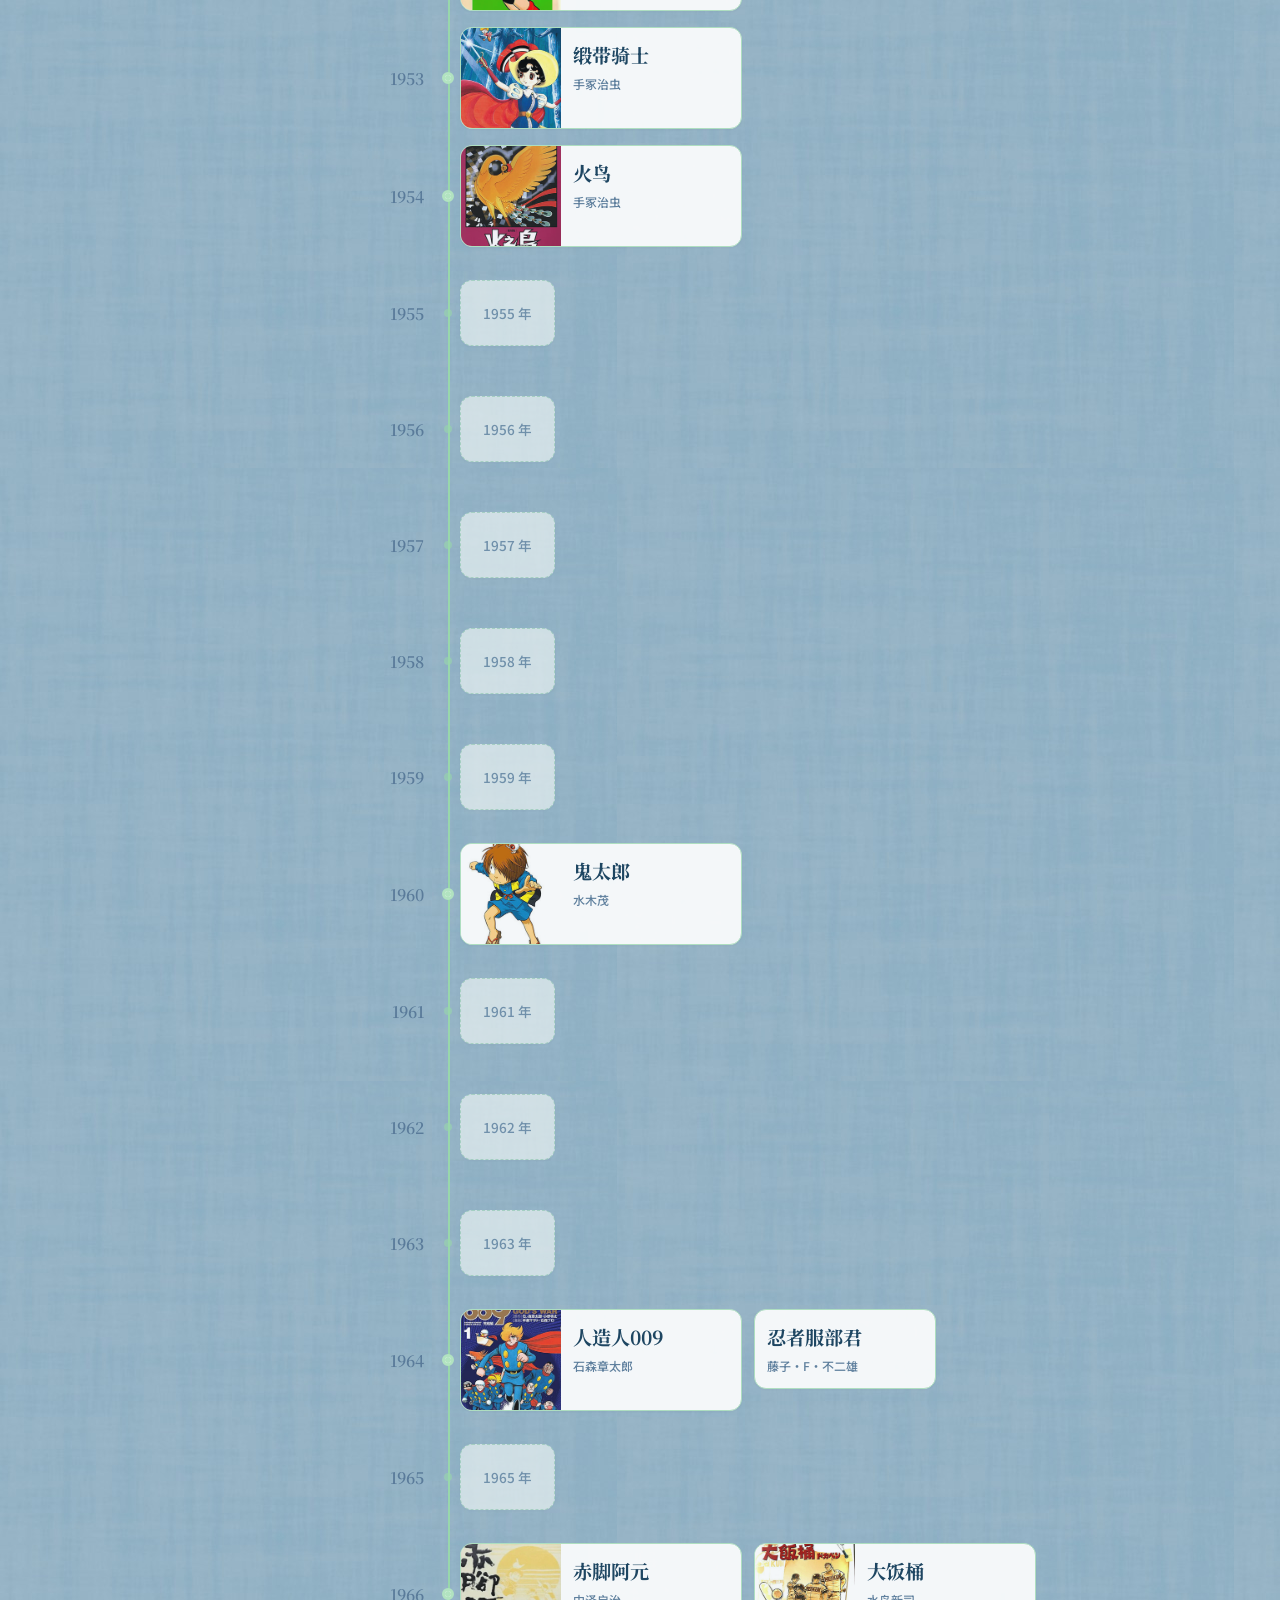
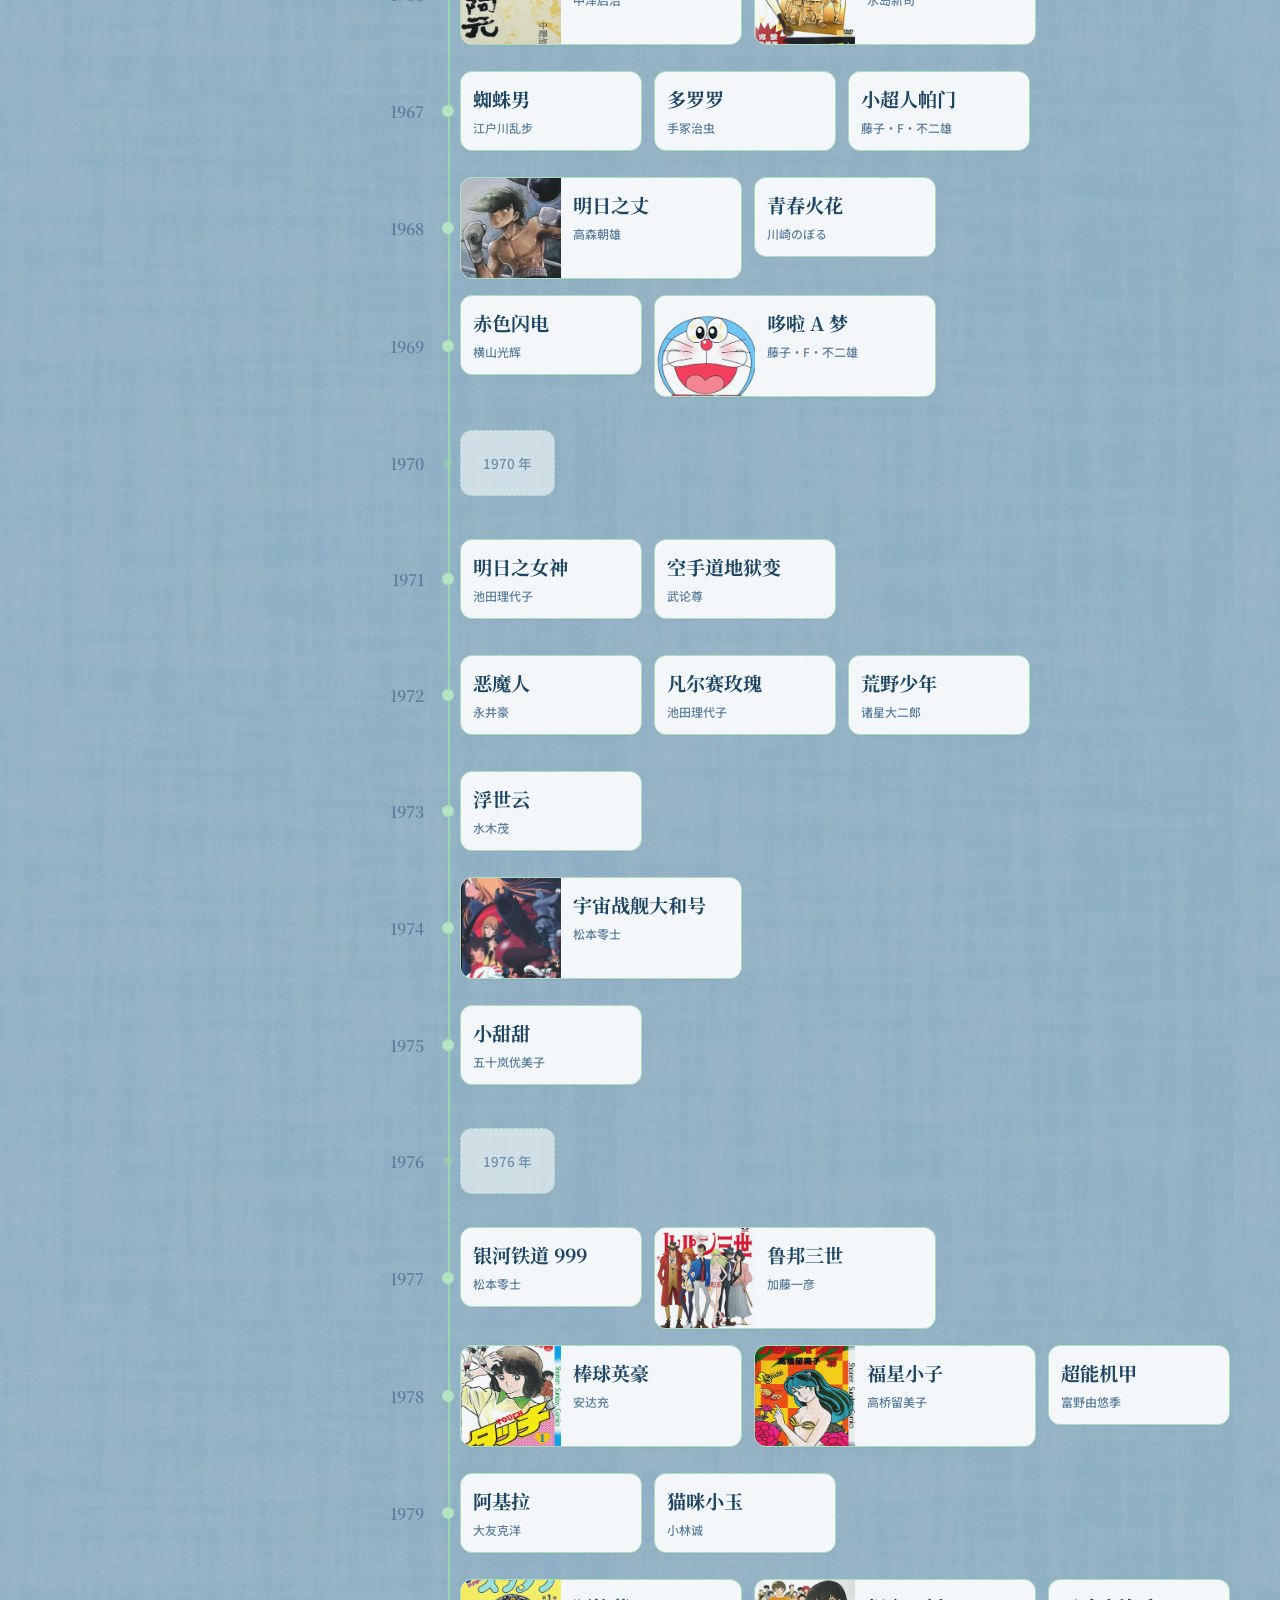
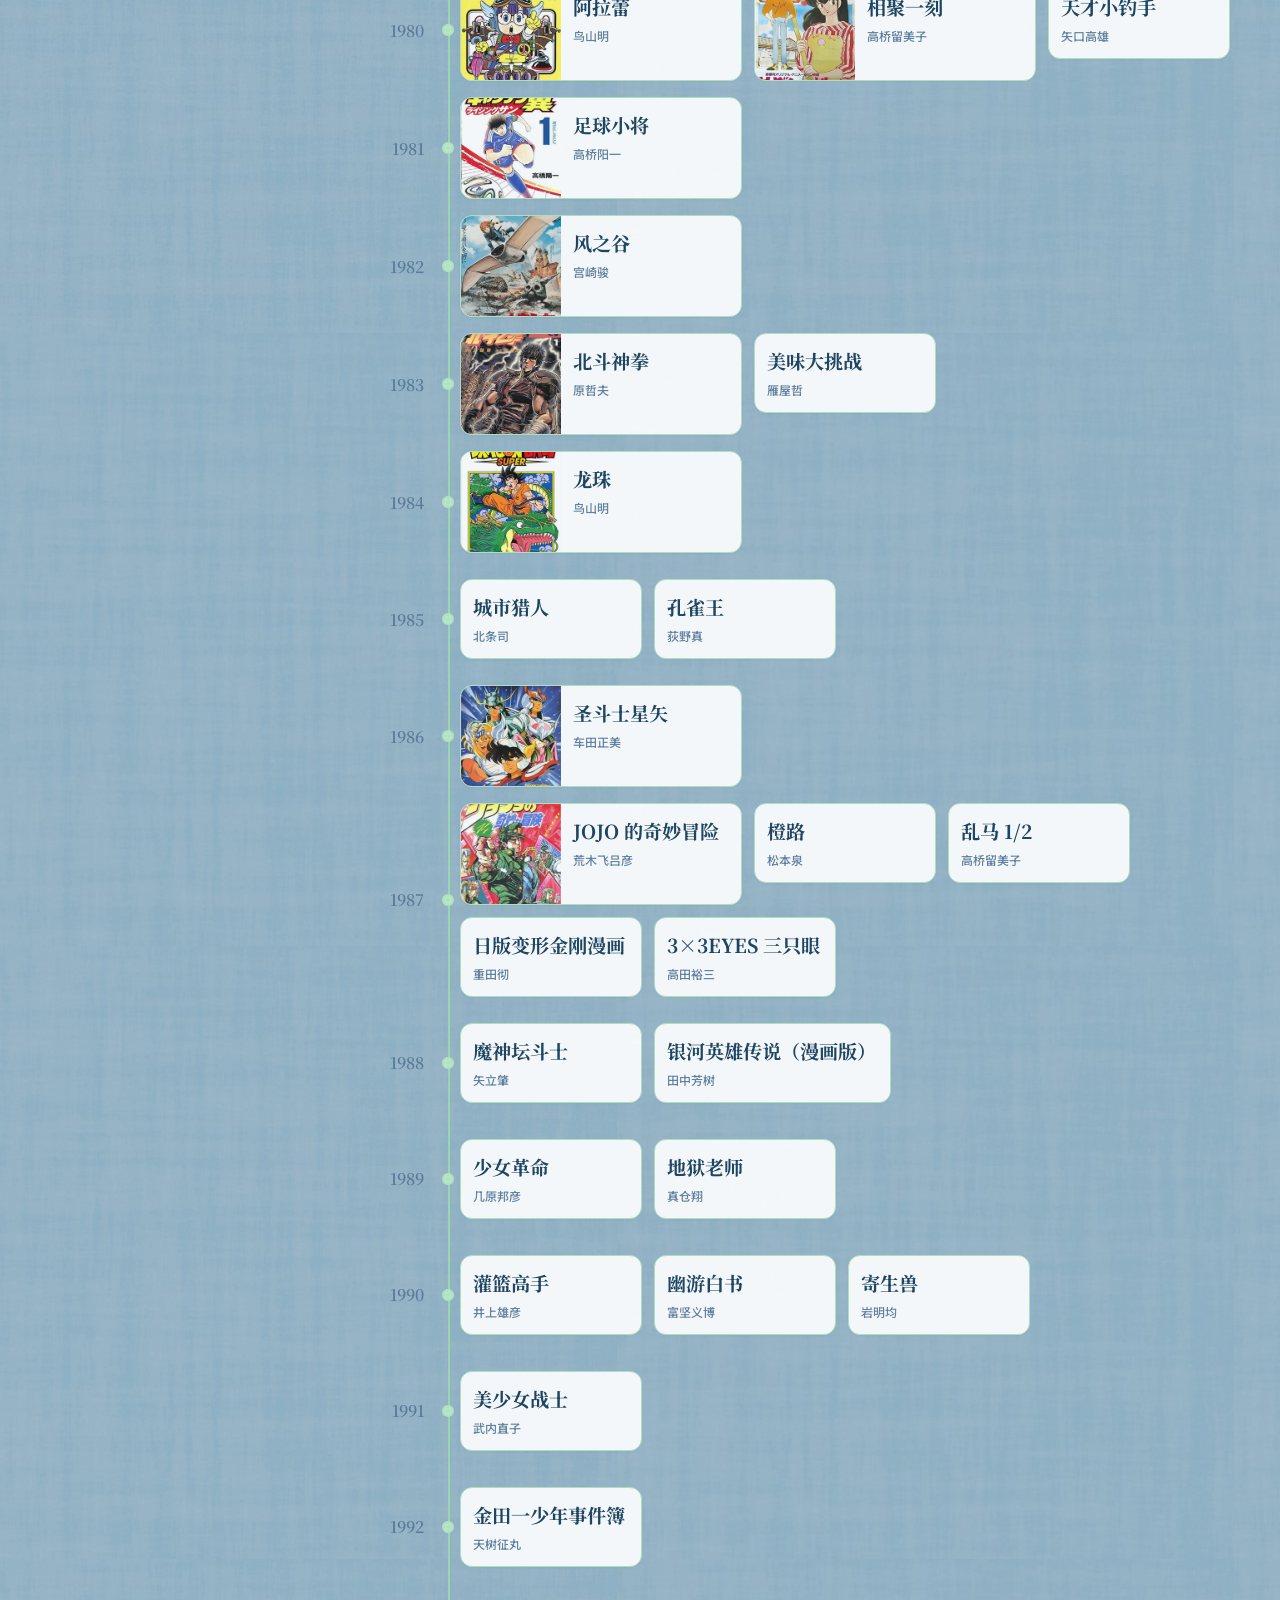
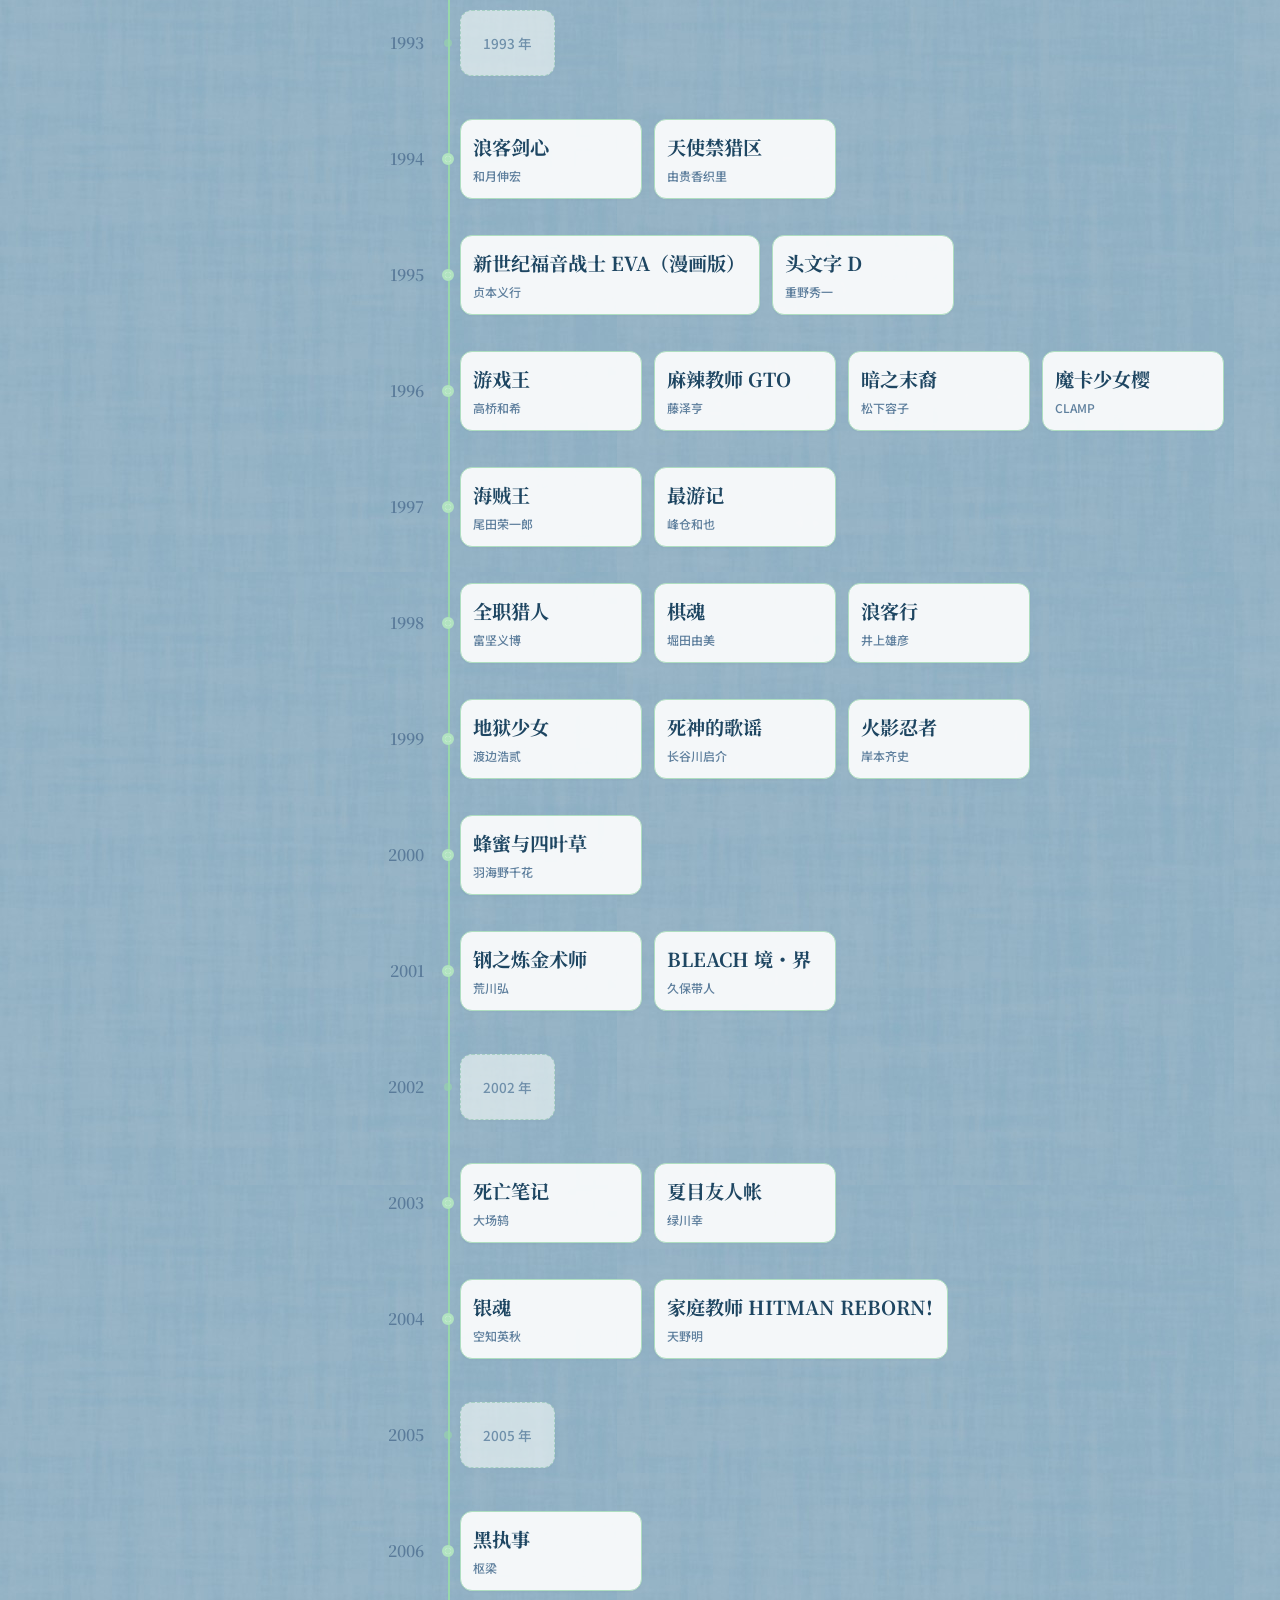
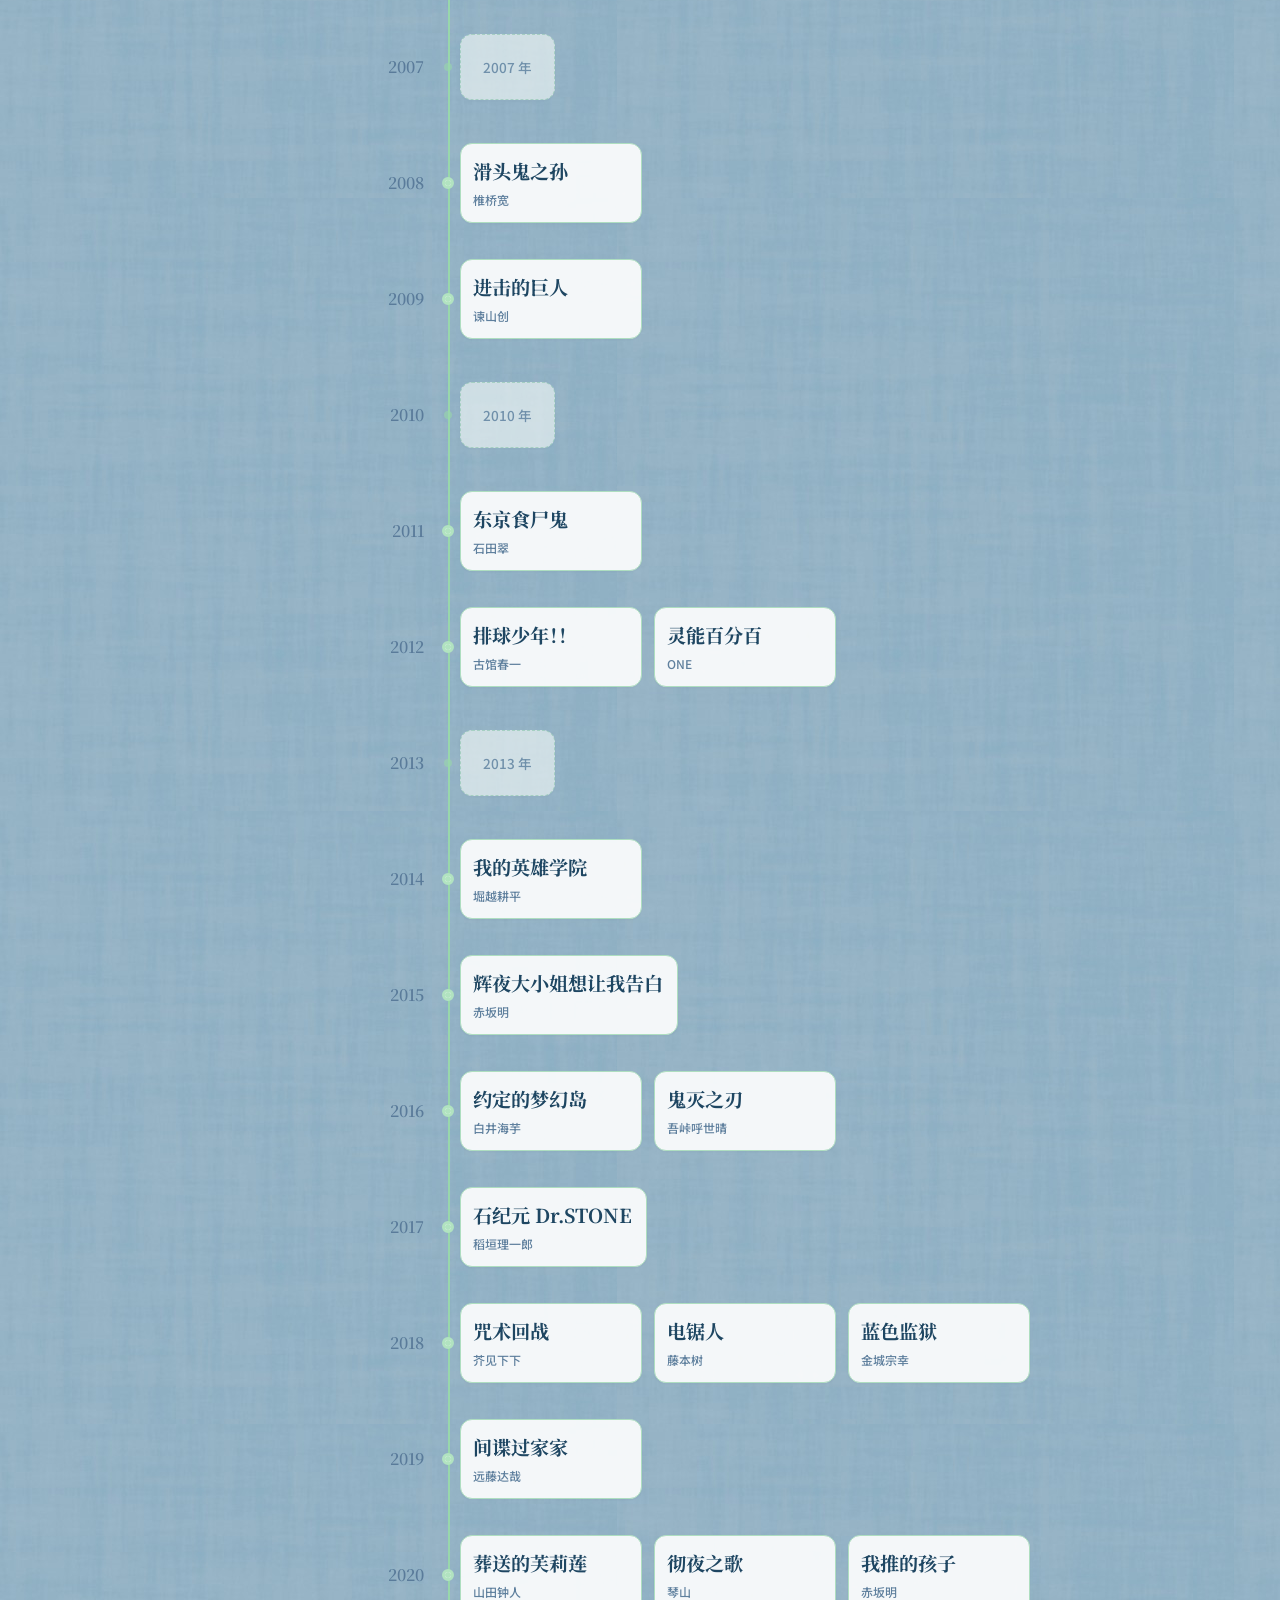
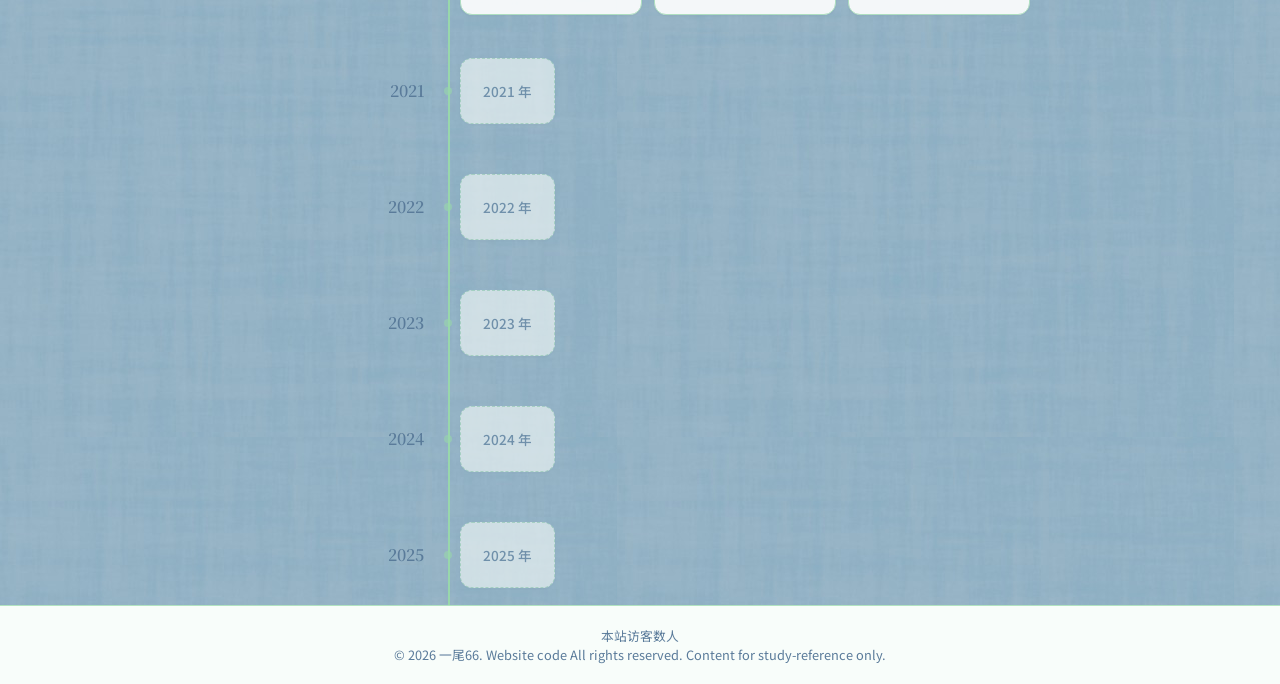
==== commit b2fa7f48: "准备装修" ====
--- a/index.html
+++ b/index.html
@@ -18,7 +18,7 @@
 
     <div class="filter-bar" id="filterBar">
         <div class="site-logo">
-            <img src="cover.jpg" alt="长河志" class="logo-image">
+            <img src="favicon.ico" alt="长河志" class="logo-image">
             <span class="logo-text">长河志 | Chronoriver</span>
         </div>
         <div class="filter-container">
@@ -40,7 +40,7 @@
                 <span>清除</span>
             </div>
         </div>
-        <div class="site-slogan">时间长河下的文明极简历史</div>
+        <div class="site-slogan">时间长河下的文明</div>
     </div>
 
     <main class="main-content">
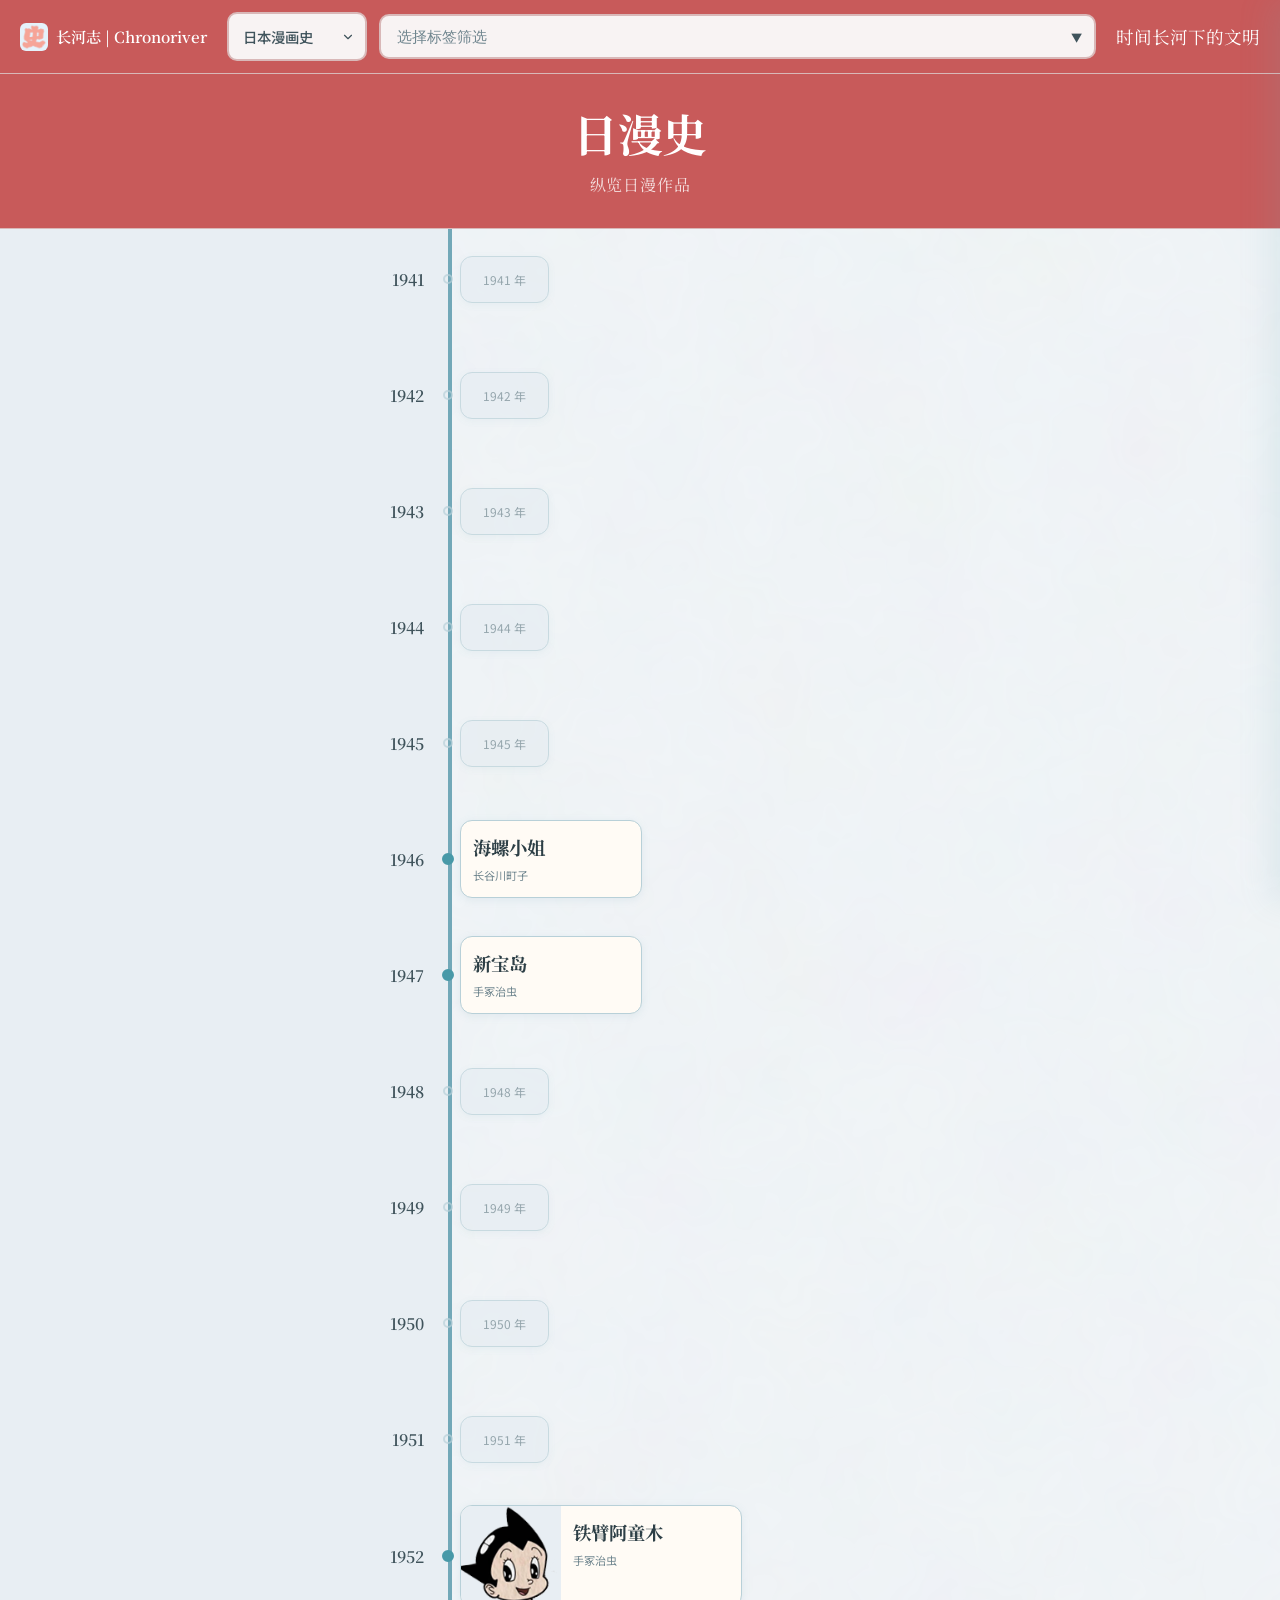
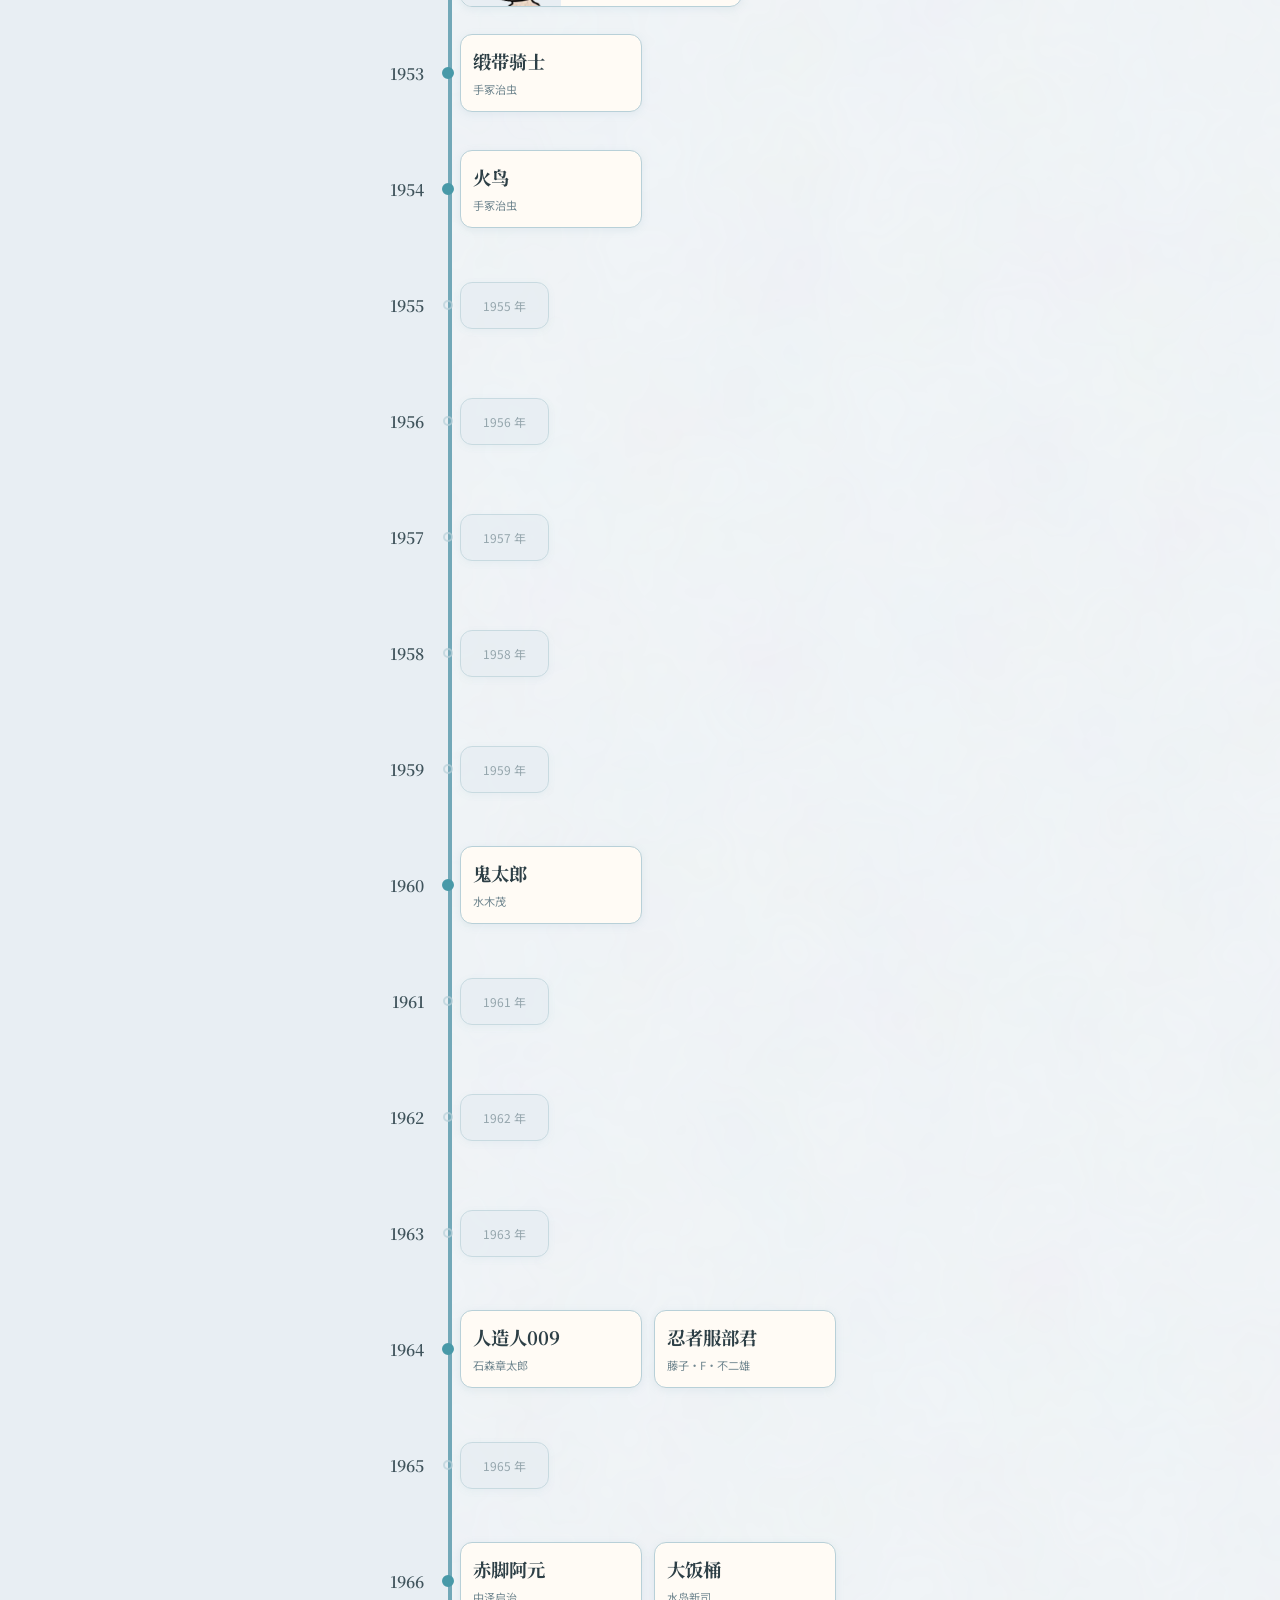
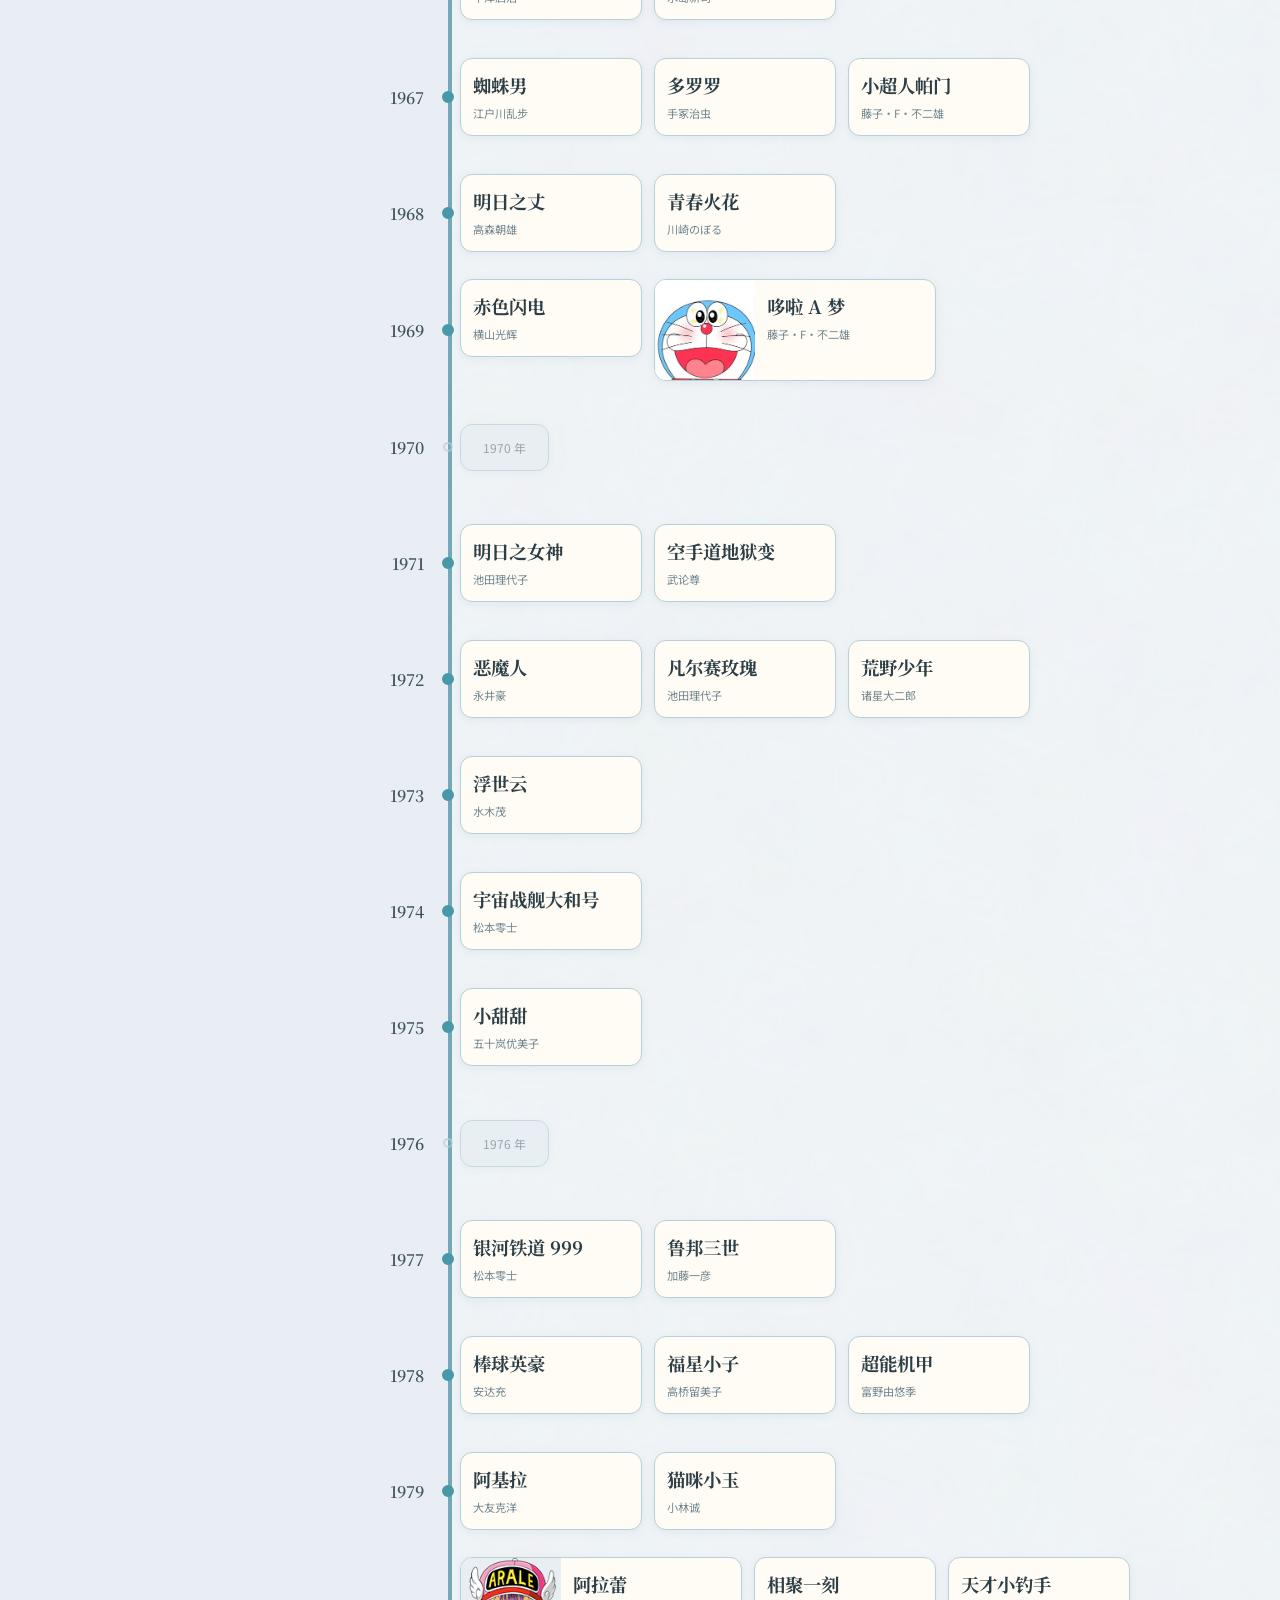
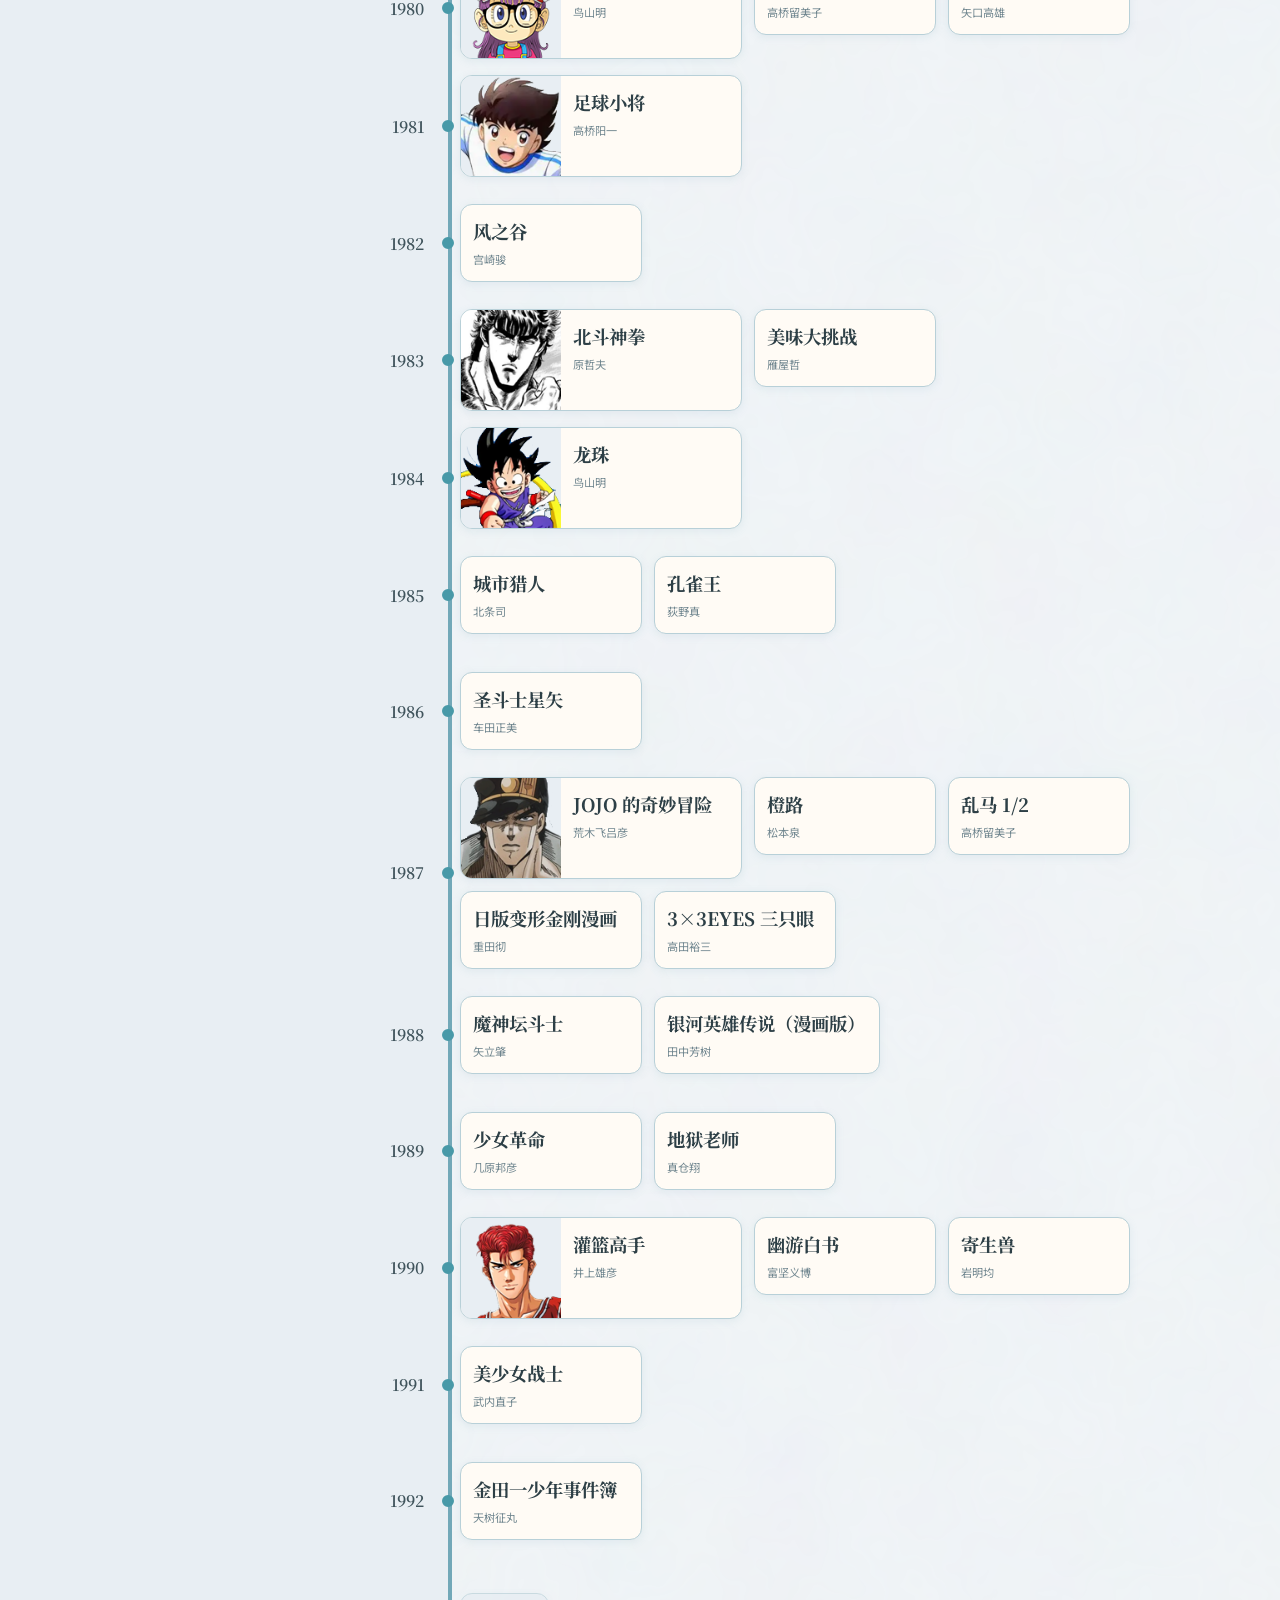
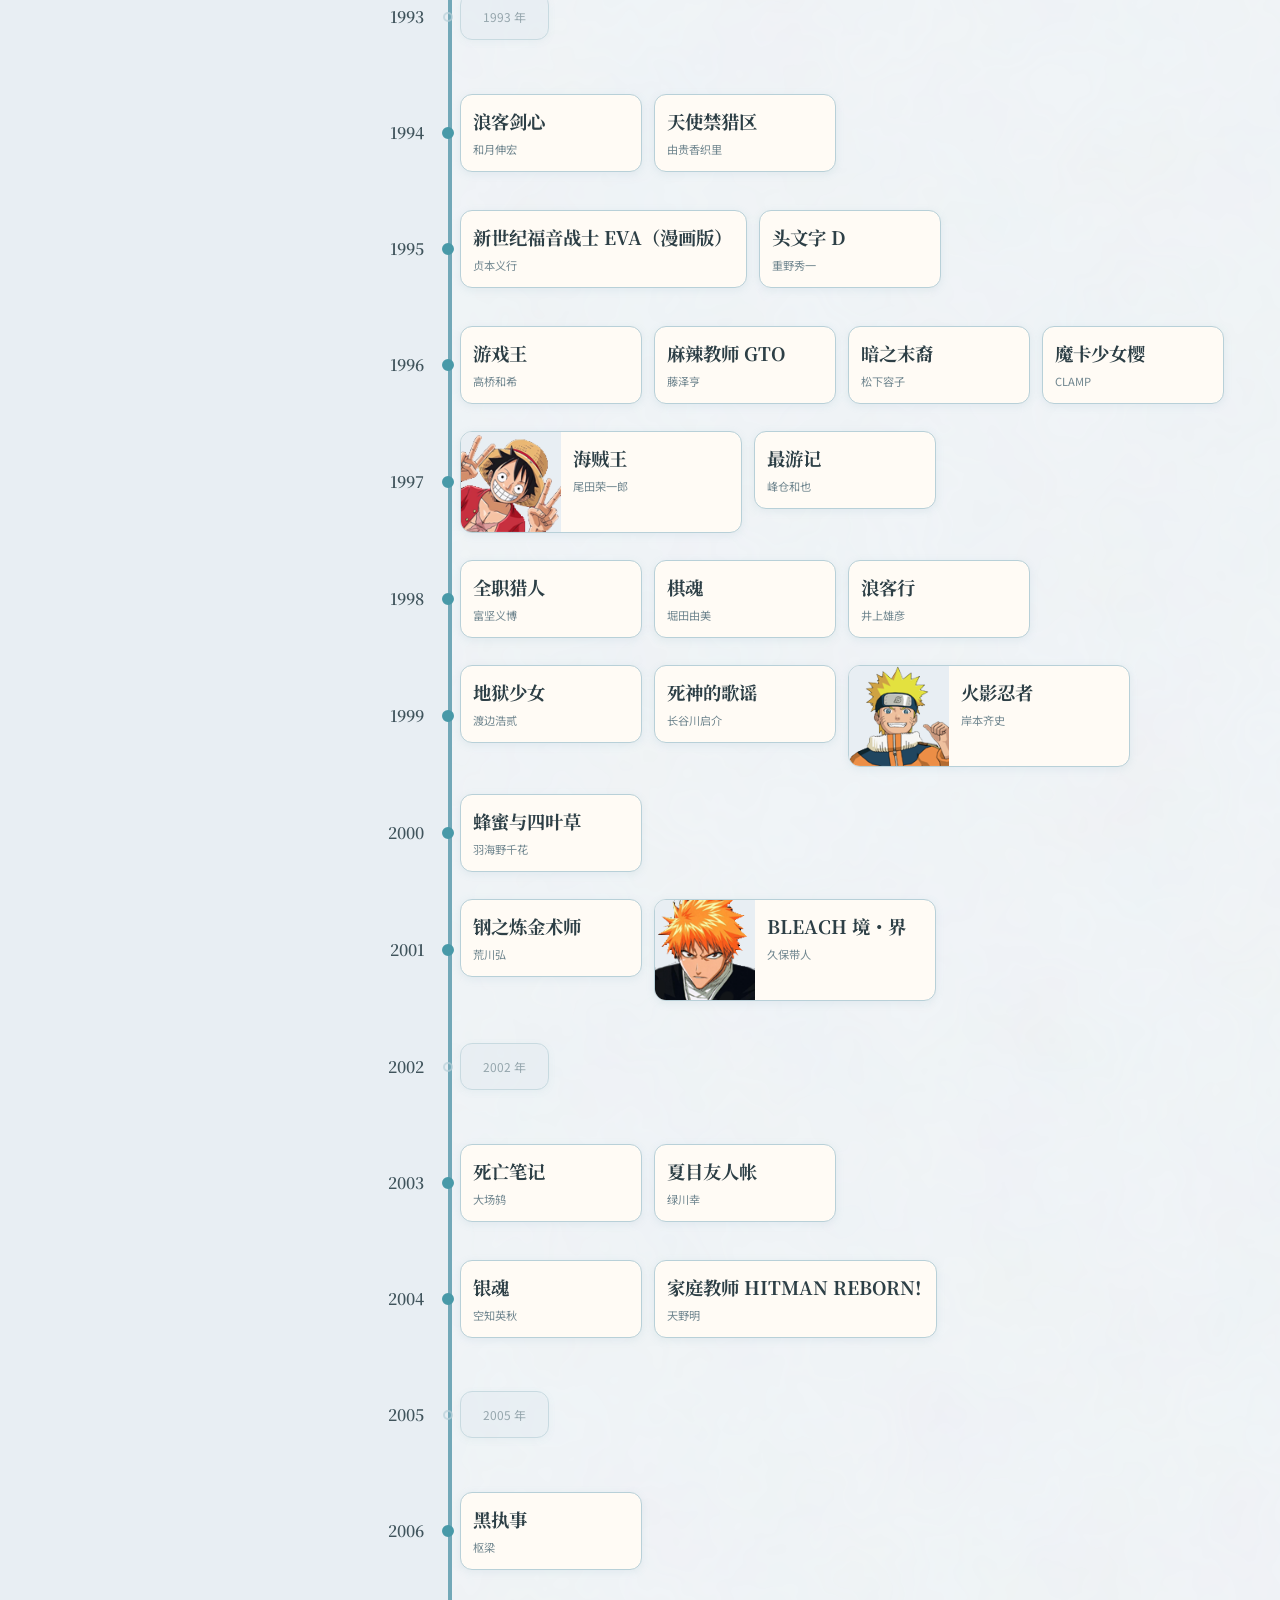
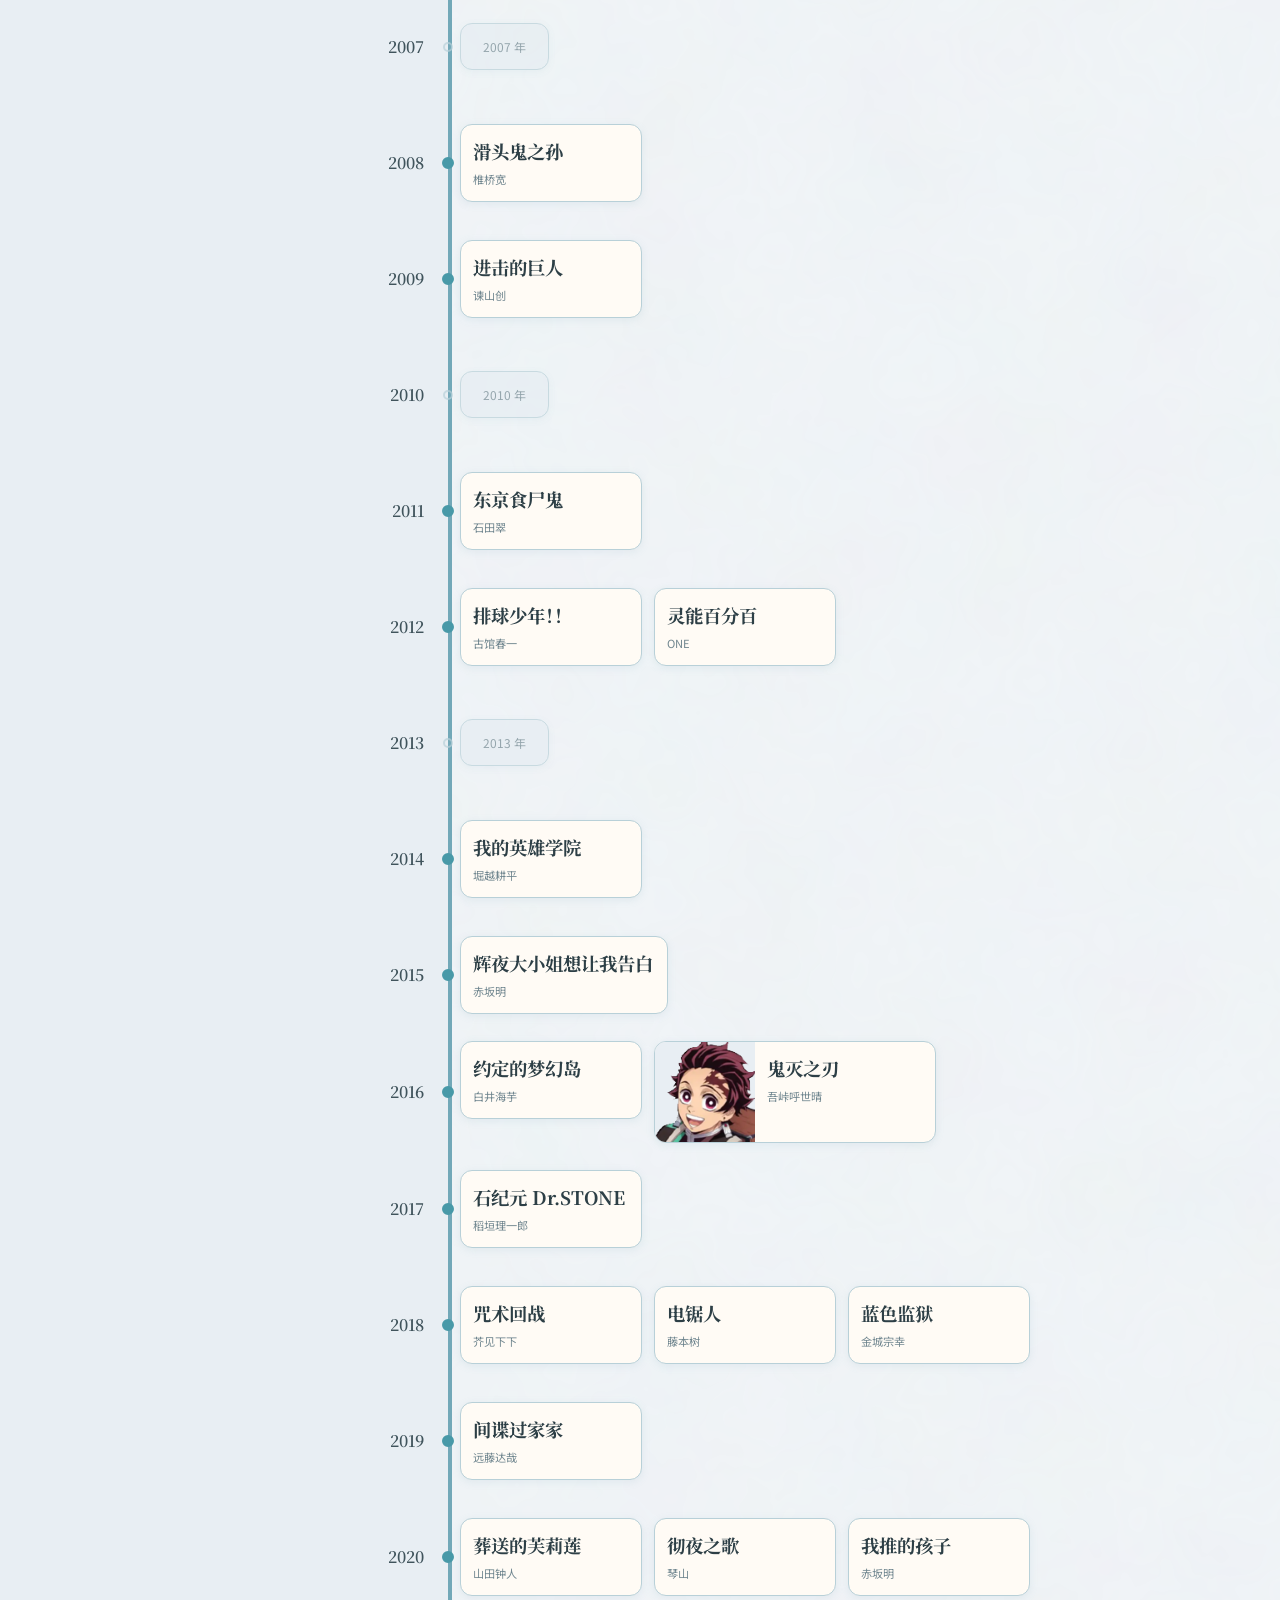
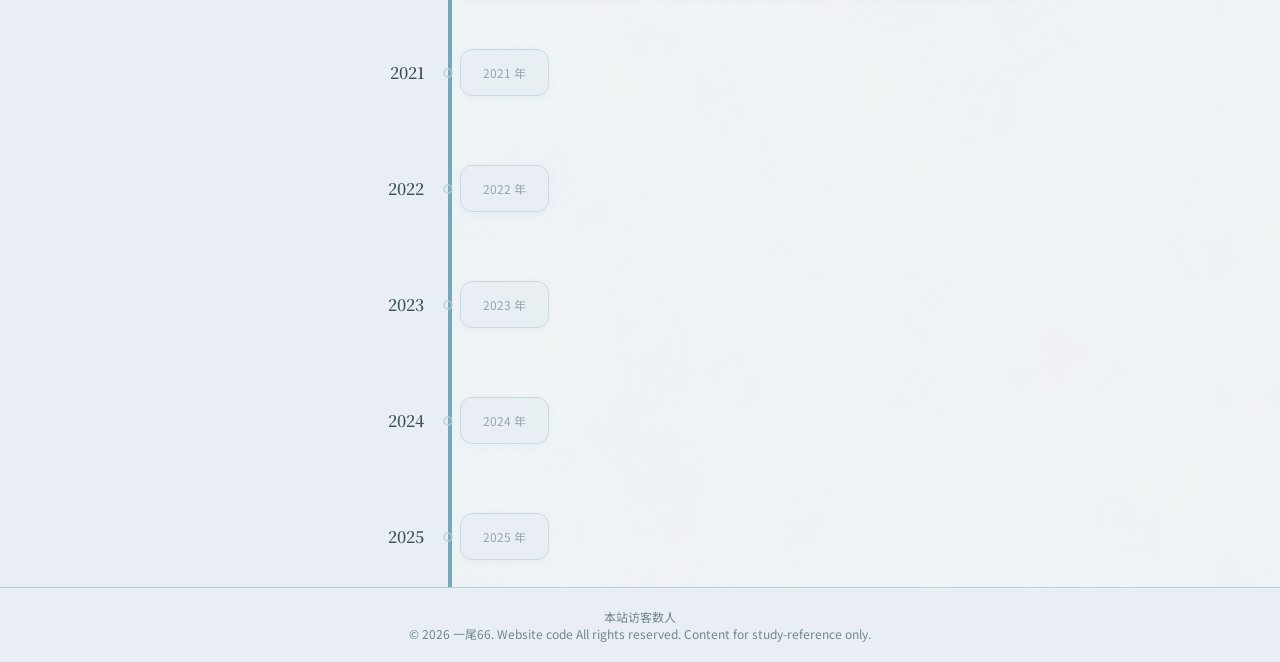
==== commit 8fb9c198: "网页访问计数" ====
--- a/index.html
+++ b/index.html
@@ -51,7 +51,7 @@
     </main>
 
     <footer class="footer">
-        <span id="busuanzi_container_uv">本站访客数<span id="busuanzi_value_uv"></span>人</span>
+        <span id="busuanzi_container_uv">本站访客数<span id="busuanzi_value_site_pv"></span>人</span>
         <p>&copy; 2026 一尾66. Website code All rights reserved. Content for study‑reference only.</p>
     </footer>
 
--- a/styles.css
+++ b/styles.css
@@ -5,23 +5,31 @@
 }
 
 :root {
-    --bg-primary: #EBF8F1;
-    --bg-secondary: #F8FDFA;
-    --card-bg: #FFFFFF;
-    --border-color: #B1E3C0;
-    --accent-primary: #B1E3C0;
-    --accent-secondary: #98D7AB;
-    --accent-light: #D1FAE5;
-    --text-primary: #123B58;
-    --text-secondary: #2A5A7A;
-    --text-muted: #5A7B9A;
-    --timeline-line: #98D7AB;
-    --warm-bg: #F8E2BC;
-    --error-color: #EA6060;
+    --bg-primary: #F0F4F7;
+    --bg-secondary: #E8EEF3;
+    --bg-left: #E8EEF3;
+    --card-bg: #FFFBF5;
+    --card-bg-hover: #FFF3E6;
+    --nav-primary: #C85A5A;
+    --nav-text: #FFFFFF;
+    --nav-input-bg: #F8F3F3;
+    --nav-border: #D9B8B8;
+    --border-color: #B8D0D8;
+    --accent-primary: #72A8B8;
+    --accent-secondary: #4899A8;
+    --accent-light: #B8D0D8;
+    --text-primary: #2D3F46;
+    --text-secondary: #40545C;
+    --text-muted: #70868F;
+    --timeline-line: #72A8B8;
+    --timeline-dot: #4899A8;
+    --timeline-dot-empty: #B8D0D8;
+    --empty-card-bg: #E6EDF2;
+    --empty-card-text: #70868F;
     --shadow-sm: 0 1px 2px rgba(0, 0, 0, 0.03);
-    --shadow-md: 0 4px 6px rgba(0, 0, 0, 0.04);
-    --shadow-lg: 0 10px 15px rgba(0, 0, 0, 0.06);
-    --shadow-hover: 0 20px 25px rgba(0, 0, 0, 0.08);
+    --shadow-md: 0 2px 8px rgba(114, 168, 184, 0.12);
+    --shadow-lg: 0 4px 12px rgba(114, 168, 184, 0.18);
+    --shadow-hover: 0 6px 20px rgba(114, 168, 184, 0.22);
     --font-heading: 'Noto Serif SC', serif;
     --font-body: 'Noto Sans SC', sans-serif;
 }
@@ -41,15 +49,15 @@
 .header {
     text-align: center;
     padding: 100px 20px 32px;
-    background: #efac95;
-    border-bottom: 1px solid #98D7AB;
+    background: var(--nav-primary);
+    border-bottom: 1px solid var(--nav-border);
 }
 
 .header h1 {
     font-family: var(--font-heading);
     font-size: 2.8rem;
     font-weight: 700;
-    color: #123B58;
+    color: var(--nav-text);
     margin-bottom: 8px;
     letter-spacing: -0.5px;
 }
@@ -57,7 +65,7 @@
 .subtitle {
     font-family: var(--font-heading);
     font-size: 1rem;
-    color: #2A5A7A;
+    color: rgba(255, 255, 255, 0.8);
     font-weight: 400;
     letter-spacing: 0.05em;
     text-transform: uppercase;
@@ -67,16 +75,28 @@
     padding: 0;
     flex: 1;
     width: 100%;
-    background-image: url("common/background.jpg");
-    background-size: auto;
-    background-position: top left;
-    background-repeat: repeat;
+    background-color: var(--bg-primary);
+    background-image: url("data:image/svg+xml,%3Csvg xmlns='http://www.w3.org/2000/svg' width='100' height='100' viewBox='0 0 100 100'%3E%3Cfilter id='noise'%3E%3CfeTurbulence type='fractalNoise' baseFrequency='0.8' numOctaves='4' stitchTiles='stitch'/%3E%3C/filter%3E%3Crect width='100%25' height='100%25' filter='url(%23noise)' opacity='0.03'/%3E%3C/svg%3E");
+    background-size: cover;
+    background-position: center;
+    background-repeat: no-repeat;
 }
 
 .timeline-container {
     width: 100%;
     position: relative;
     min-height: 100%;
+}
+
+.timeline-container::before {
+    content: '';
+    position: absolute;
+    top: 0;
+    left: 0;
+    width: 35vw;
+    height: 100%;
+    background-color: var(--bg-left);
+    z-index: 0;
 }
 
 .timeline-line {
@@ -84,7 +104,7 @@
     top: 0;
     bottom: 0;
     left: 35vw;
-    width: 2px;
+    width: 4px;
     background: var(--timeline-line);
     z-index: 1;
 }
@@ -94,6 +114,7 @@
     flex-direction: column;
     gap: 16px;
     position: relative;
+    z-index: 1;
 }
 
 .timeline-node {
@@ -114,7 +135,7 @@
     font-family: var(--font-heading);
     font-size: 1rem;
     font-weight: 600;
-    color: var(--text-muted);
+    color: var(--text-secondary);
     width: calc(35vw - 12px);
     flex-shrink: 0;
     text-align: right;
@@ -137,18 +158,18 @@
     width: 12px;
     height: 12px;
     border-radius: 50%;
-    background: var(--card-bg);
-    border: 3px solid var(--border-color);
+    background: var(--timeline-dot);
+    border: 2px solid var(--timeline-dot);
     transition: all 0.3s cubic-bezier(0.4, 0, 0.2, 1);
     position: relative;
 }
 
 .node-dot.empty {
-    width: 8px;
-    height: 8px;
-    background: var(--timeline-line);
-    border: 2px solid var(--timeline-line);
-    opacity: 0.6;
+    width: 10px;
+    height: 10px;
+    background: transparent;
+    border: 2px solid var(--timeline-dot-empty);
+    opacity: 0.7;
 }
 
 .node-dot.empty::before {
@@ -156,10 +177,9 @@
 }
 
 .timeline-node:hover .node-dot.empty {
-    width: 10px;
-    height: 10px;
-    border-color: var(--accent-primary);
-    background: var(--accent-light);
+    width: 12px;
+    height: 12px;
+    border-color: var(--timeline-dot);
     opacity: 1;
     box-shadow: none;
 }
@@ -168,28 +188,12 @@
 .timeline-node.active .node-dot {
     width: 16px;
     height: 16px;
-    border-color: var(--accent-primary);
-    box-shadow: 0 0 0 6px rgba(177, 227, 192, 0.15);
+    border-color: var(--timeline-dot);
+    box-shadow: 0 0 0 6px rgba(114, 168, 184, 0.2);
 }
 
 .node-dot::before {
-    content: '';
-    position: absolute;
-    top: 50%;
-    left: 50%;
-    width: 6px;
-    height: 6px;
-    border-radius: 50%;
-    background: var(--border-color);
-    transform: translate(-50%, -50%);
-    transition: background-color 0.3s ease;
-}
-
-.timeline-node:hover .node-dot::before,
-.timeline-node.active .node-dot::before {
-    background: var(--accent-primary);
-    width: 8px;
-    height: 8px;
+    display: none;
 }
 
 .node-cards {
@@ -209,9 +213,9 @@
     border: 1px solid var(--border-color);
     border-radius: 12px;
     padding: 0;
-    box-shadow: var(--shadow-sm);
+    box-shadow: var(--shadow-md);
     transition: all 0.3s cubic-bezier(0.4, 0, 0.2, 1);
-    opacity: 0.9;
+    opacity: 1;
     display: flex;
     gap: 0;
     align-items: flex-start;
@@ -221,11 +225,11 @@
 }
 
 .node-card.empty-card {
-    background: var(--bg-secondary);
-    border: 1px dashed var(--border-color);
-    opacity: 0.6;
-    min-height: 60px;
-    padding: 14px;
+    background: var(--empty-card-bg);
+    border: 1px solid var(--border-color);
+    opacity: 0.7;
+    min-height: 40px;
+    padding: 10px 14px;
     display: flex;
     align-items: center;
     justify-content: center;
@@ -233,18 +237,19 @@
 }
 
 .empty-year-text {
-    font-size: 0.85rem;
-    color: var(--text-muted);
-    font-weight: 500;
+    font-size: 0.75rem;
+    color: var(--empty-card-text);
+    font-weight: 400;
     text-align: center;
-    padding: 8px;
+    padding: 4px 8px;
 }
 
 .node-card:hover {
-    box-shadow: var(--shadow-lg);
-    border-color: var(--accent-secondary);
+    background: var(--card-bg-hover);
+    box-shadow: var(--shadow-hover);
+    border-color: var(--accent-primary);
     opacity: 1;
-    transform: translateY(-2px);
+    transform: translateY(-3px);
 }
 
 .timeline-node:hover .node-card.empty-card {
@@ -286,16 +291,16 @@
 
 .card-title {
     font-family: var(--font-heading);
-    font-size: 1.2rem;
+    font-size: 1.15rem;
     font-weight: 700;
     color: var(--text-primary);
     line-height: 1.4;
 }
 
 .card-date {
-    font-size: 0.75rem;
+    font-size: 0.7rem;
     color: var(--text-muted);
-    font-weight: 500;
+    font-weight: 400;
 }
 
 .controls {
@@ -307,8 +312,8 @@
 }
 
 .filter-bar {
-    background: #EA6060;
-    border-bottom: 1px solid #98D7AB;
+    background: var(--nav-primary);
+    border-bottom: 1px solid var(--nav-border);
     padding: 12px 20px;
     position: fixed;
     top: 0;
@@ -366,11 +371,11 @@
 
 .source-select {
     padding: 12px 32px 12px 14px;
-    border: 2px solid #FFFFFF;
+    border: 2px solid var(--nav-border);
     border-radius: 10px;
     font-size: 0.9rem;
-    color: #123B58;
-    background: #FFFFFF;
+    color: var(--text-secondary);
+    background: var(--nav-input-bg);
     cursor: pointer;
     transition: all 0.3s cubic-bezier(0.4, 0, 0.2, 1);
     outline: none;
@@ -379,19 +384,19 @@
     font-family: var(--font-body);
     font-weight: 500;
     min-width: 140px;
-    background-image: url("data:image/svg+xml,%3Csvg xmlns='http://www.w3.org/2000/svg' width='14' height='14' viewBox='0 0 24 24' fill='none' stroke='%23123B58' stroke-width='2' stroke-linecap='round' stroke-linejoin='round'%3E%3Cpolyline points='6 9 12 15 18 9'%3E%3C/polyline%3E%3C/svg%3E");
+    background-image: url("data:image/svg+xml,%3Csvg xmlns='http://www.w3.org/2000/svg' width='14' height='14' viewBox='0 0 24 24' fill='none' stroke='%2340545C' stroke-width='2' stroke-linecap='round' stroke-linejoin='round'%3E%3Cpolyline points='6 9 12 15 18 9'%3E%3C/polyline%3E%3C/svg%3E");
     background-repeat: no-repeat;
     background-position: right 10px center;
 }
 
 .source-select:hover {
-    border-color: #98D7AB;
-    background-color: #FFFFFF;
+    border-color: var(--accent-primary);
+    background-color: var(--nav-input-bg);
 }
 
 .source-select:focus {
-    border-color: #98D7AB;
-    box-shadow: 0 0 0 4px rgba(177, 227, 192, 0.3);
+    border-color: var(--accent-primary);
+    box-shadow: 0 0 0 4px rgba(114, 168, 184, 0.2);
 }
 
 .filter-select-wrapper {
@@ -404,11 +409,11 @@
 .filter-input {
     width: 100%;
     padding: 12px 40px 12px 16px;
-    border: 2px solid #FFFFFF;
+    border: 2px solid var(--nav-border);
     border-radius: 10px;
     font-size: 0.95rem;
-    color: #123B58;
-    background: #FFFFFF;
+    color: var(--text-secondary);
+    background: var(--nav-input-bg);
     cursor: pointer;
     transition: all 0.3s cubic-bezier(0.4, 0, 0.2, 1);
     outline: none;
@@ -417,22 +422,22 @@
 }
 
 .filter-input:hover {
-    border-color: #98D7AB;
-    background: #FFFFFF;
+    border-color: var(--accent-primary);
+    background: var(--nav-input-bg);
 }
 
 .filter-input:focus {
-    border-color: #98D7AB;
-    box-shadow: 0 0 0 4px rgba(177, 227, 192, 0.3);
+    border-color: var(--accent-primary);
+    box-shadow: 0 0 0 4px rgba(114, 168, 184, 0.2);
 }
 
 .filter-input::placeholder {
-    color: #5A7B9A;
+    color: var(--text-muted);
 }
 
 .filter-input.has-value {
-    border-color: #98D7AB;
-    background: #EBF8F1;
+    border-color: var(--accent-primary);
+    background: var(--nav-input-bg);
 }
 
 .filter-arrow {
@@ -441,7 +446,7 @@
     top: 50%;
     transform: translateY(-50%);
     font-size: 0.7rem;
-    color: #123B58;
+    color: var(--text-secondary);
     pointer-events: none;
     transition: transform 0.3s ease;
 }
@@ -455,10 +460,10 @@
     top: calc(100% + 8px);
     left: 0;
     right: 0;
-    background: var(--card-bg);
+    background: var(--nav-input-bg);
     border-radius: 12px;
     box-shadow: var(--shadow-lg);
-    border: 1px solid var(--border-color);
+    border: 1px solid var(--nav-border);
     max-height: 400px;
     overflow: hidden;
     opacity: 0;
@@ -545,7 +550,7 @@
 
 .filter-item.active {
     background: var(--accent-primary);
-    color: #123B58;
+    color: var(--text-secondary);
     border-color: var(--accent-primary);
     font-weight: 500;
 }
@@ -565,27 +570,27 @@
 
 .filter-item.active .filter-item-count {
     background: rgba(255, 255, 255, 0.25);
-    color: #123B58;
+    color: var(--text-secondary);
 }
 
 .filter-clear {
     padding: 12px 20px;
-    background: #FFFFFF;
-    border: 2px solid #FFFFFF;
+    background: var(--nav-input-bg);
+    border: 2px solid var(--nav-border);
     border-radius: 10px;
     cursor: pointer;
     transition: all 0.3s ease;
     font-size: 0.9rem;
-    color: #123B58;
+    color: var(--text-secondary);
     display: flex;
     align-items: center;
     gap: 8px;
 }
 
 .filter-clear:hover {
-    background: #FFFFFF;
-    border-color: #98D7AB;
-    color: #123B58;
+    background: var(--nav-input-bg);
+    border-color: var(--accent-primary);
+    color: var(--text-secondary);
 }
 
 .filter-clear span {
@@ -602,7 +607,7 @@
     border-left: 1px solid var(--border-color);
     z-index: 1000;
     transition: right 0.35s cubic-bezier(0.4, 0, 0.2, 1);
-    box-shadow: -10px 0 30px rgba(0, 0, 0, 0.1);
+    box-shadow: -10px 0 30px rgba(114, 168, 184, 0.15);
     display: flex;
     flex-direction: column;
 }
@@ -617,8 +622,8 @@
     right: 16px;
     width: 36px;
     height: 36px;
-    border: none;
-    background: var(--bg-secondary);
+    border: 1px solid var(--border-color);
+    background: var(--card-bg);
     border-radius: 50%;
     font-size: 1.5rem;
     color: var(--text-muted);
@@ -631,8 +636,9 @@
 }
 
 .sidebar-close:hover {
-    background: var(--border-color);
-    color: var(--text-primary);
+    background: var(--accent-primary);
+    color: var(--nav-text);
+    border-color: var(--accent-primary);
 }
 
 .sidebar-content {
@@ -662,24 +668,26 @@
 .sidebar-date {
     display: inline-flex;
     align-items: center;
-    font-size: 0.9rem;
+    font-size: 0.85rem;
     color: var(--text-secondary);
     font-weight: 400;
     background: var(--bg-secondary);
-    padding: 6px 14px;
-    border-radius: 8px;
+    padding: 5px 12px;
+    border-radius: 6px;
     margin-right: 8px;
+    border: 1px solid var(--border-color);
 }
 
 .sidebar-author {
     display: inline-flex;
     align-items: center;
-    font-size: 0.9rem;
-    color: var(--text-secondary);
+    font-size: 0.85rem;
+    color: var(--text-muted);
     font-weight: 400;
-    background: var(--bg-secondary);
-    padding: 6px 14px;
-    border-radius: 8px;
+    background: var(--card-bg);
+    padding: 5px 12px;
+    border-radius: 6px;
+    border: 1px solid var(--border-color);
 }
 
 .sidebar-meta {
@@ -700,11 +708,11 @@
 .sidebar-tag {
     display: inline-flex;
     align-items: center;
-    font-size: 0.8rem;
-    color: var(--text-secondary);
+    font-size: 0.75rem;
+    color: var(--text-muted);
     background: var(--bg-secondary);
-    padding: 4px 12px;
-    border-radius: 6px;
+    padding: 3px 10px;
+    border-radius: 4px;
     border: 1px solid var(--border-color);
 }
 
@@ -741,7 +749,7 @@
     background: var(--bg-secondary);
     border-top: 1px solid var(--border-color);
     color: var(--text-muted);
-    font-size: 0.8rem;
+    font-size: 0.75rem;
 }
 
 @media (max-width: 1080px) {
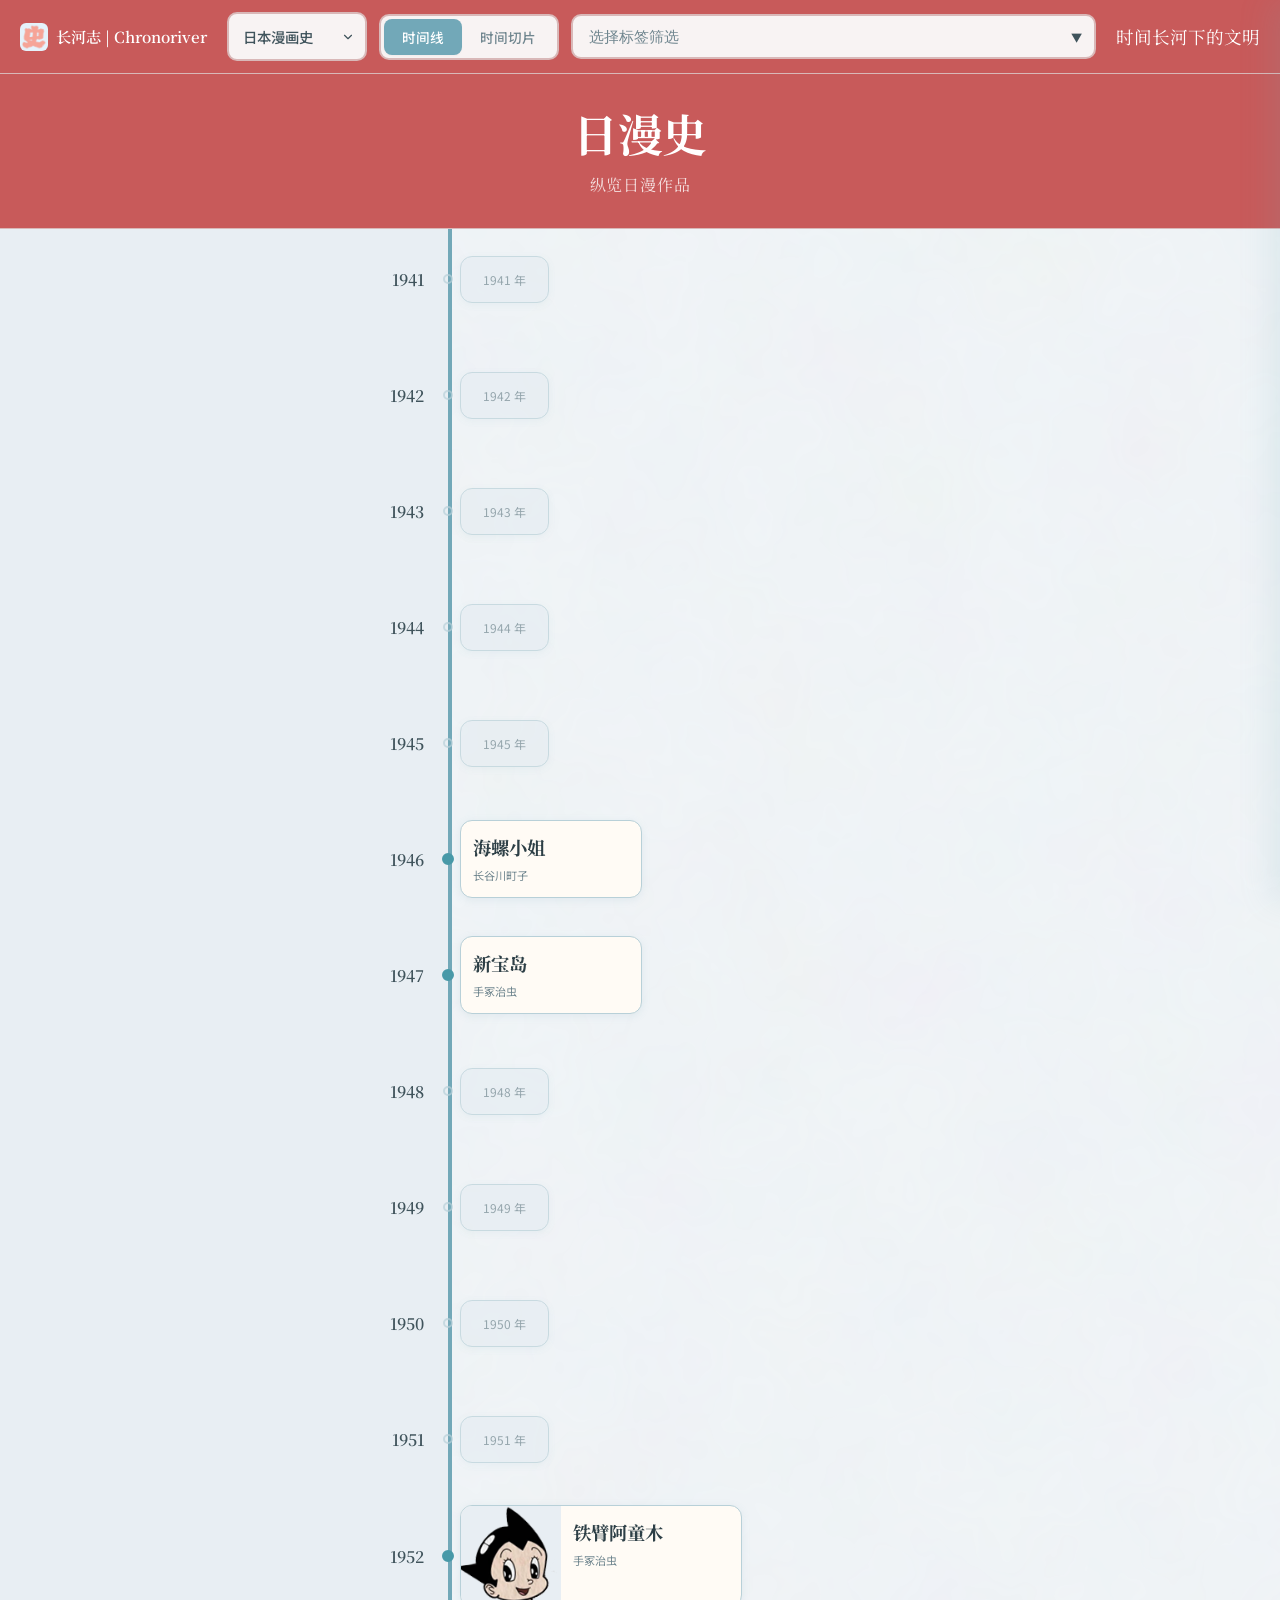
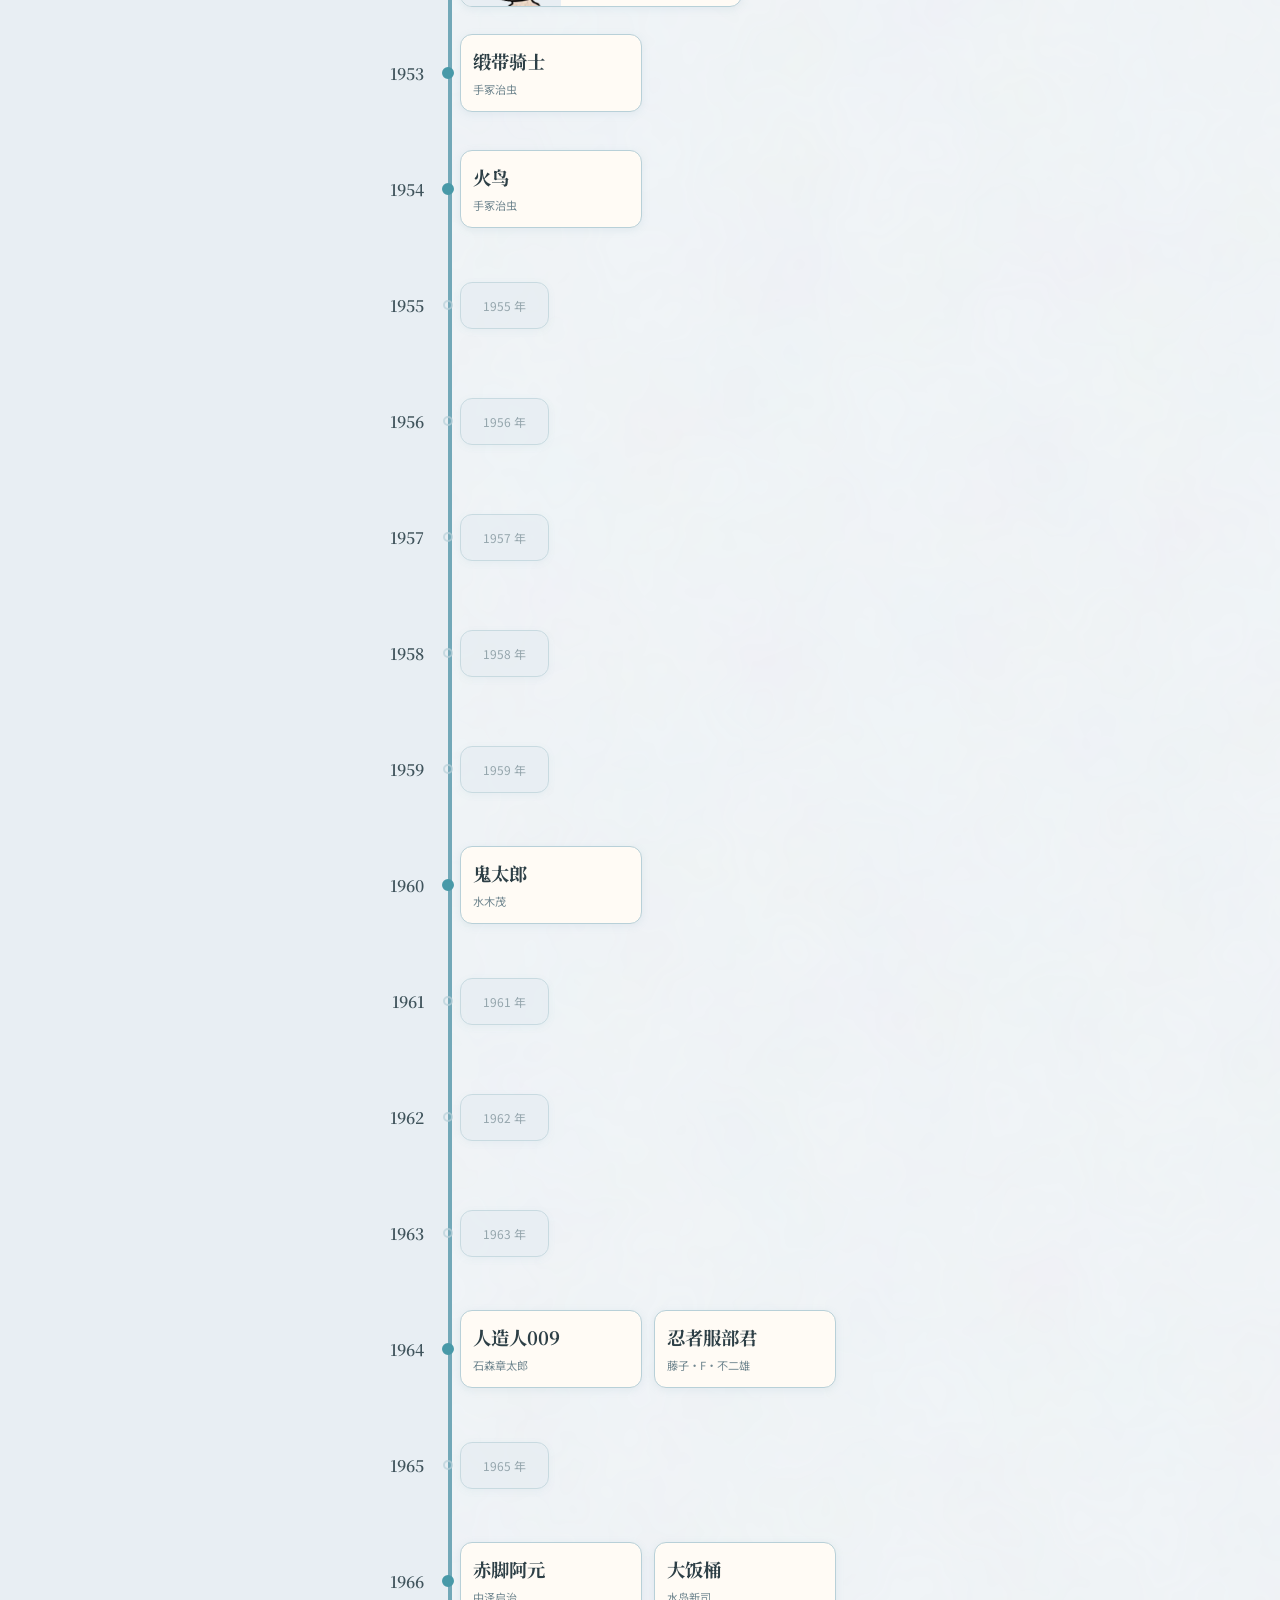
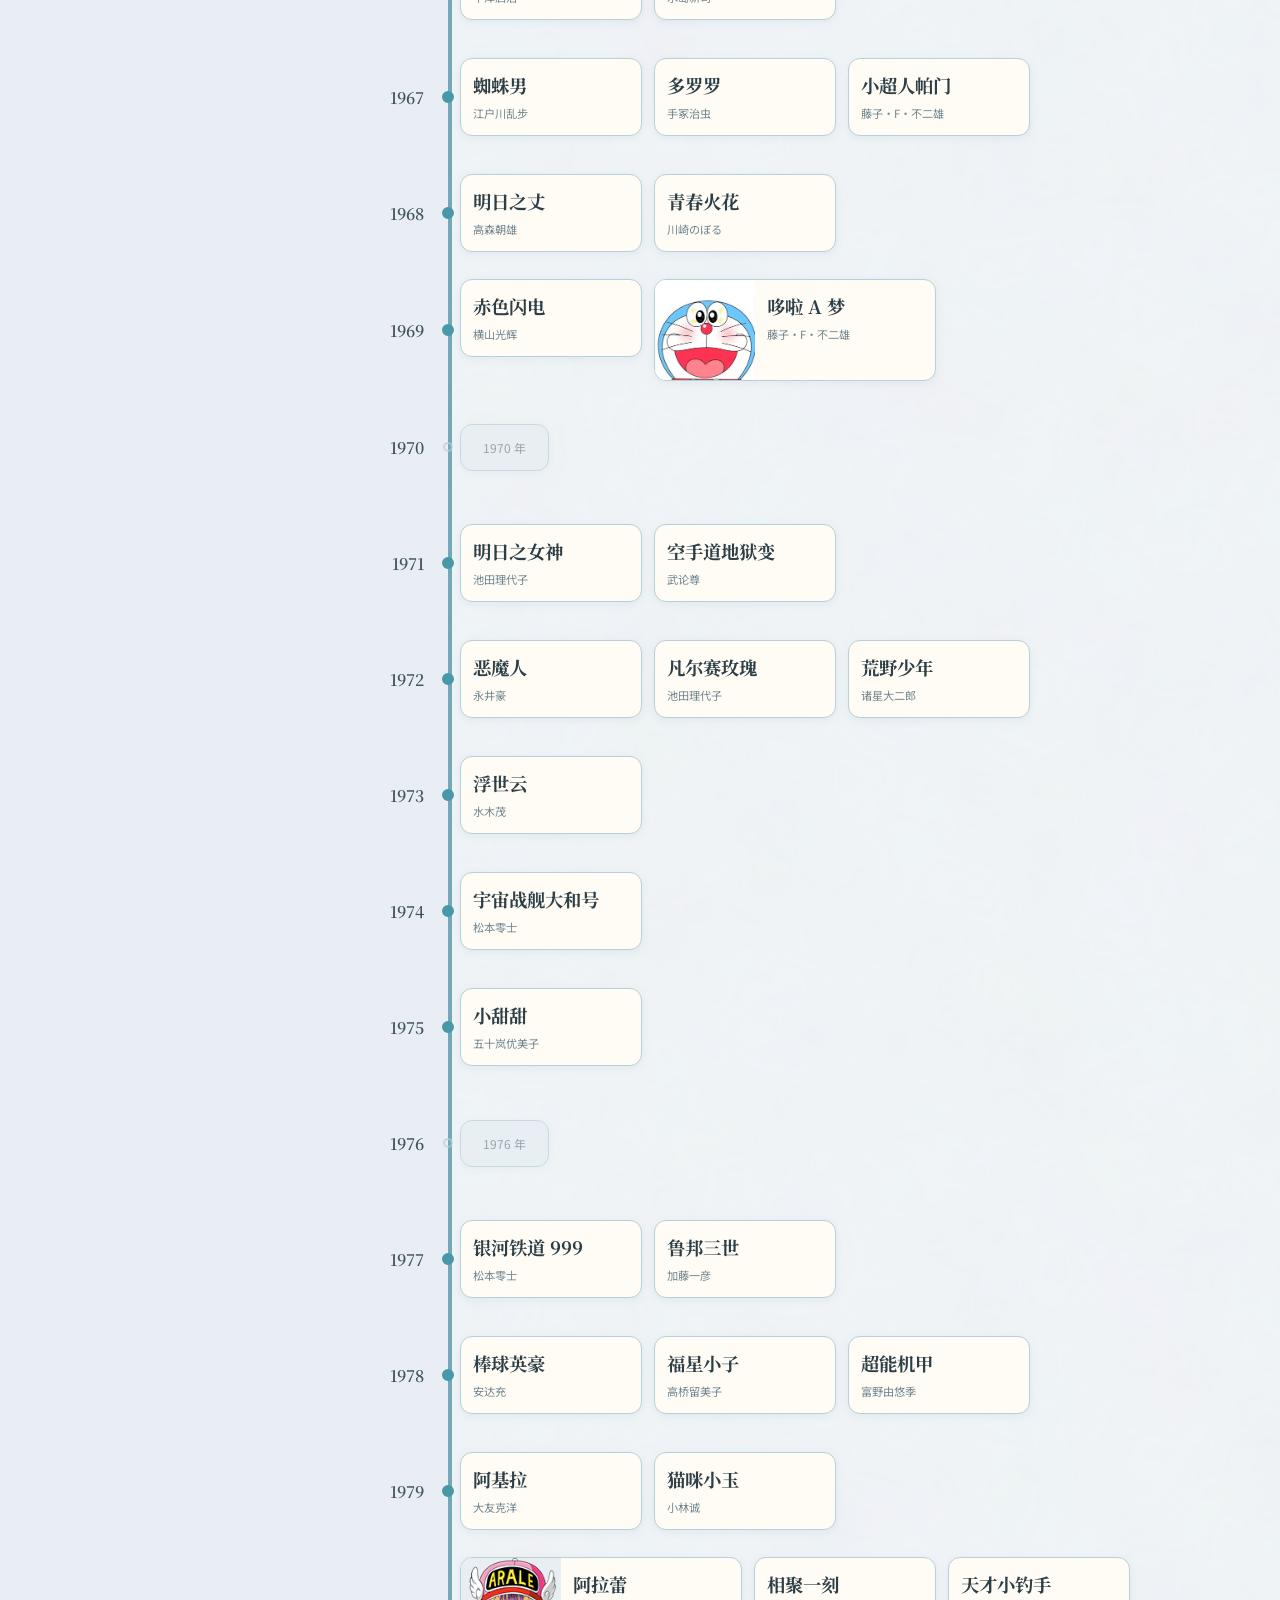
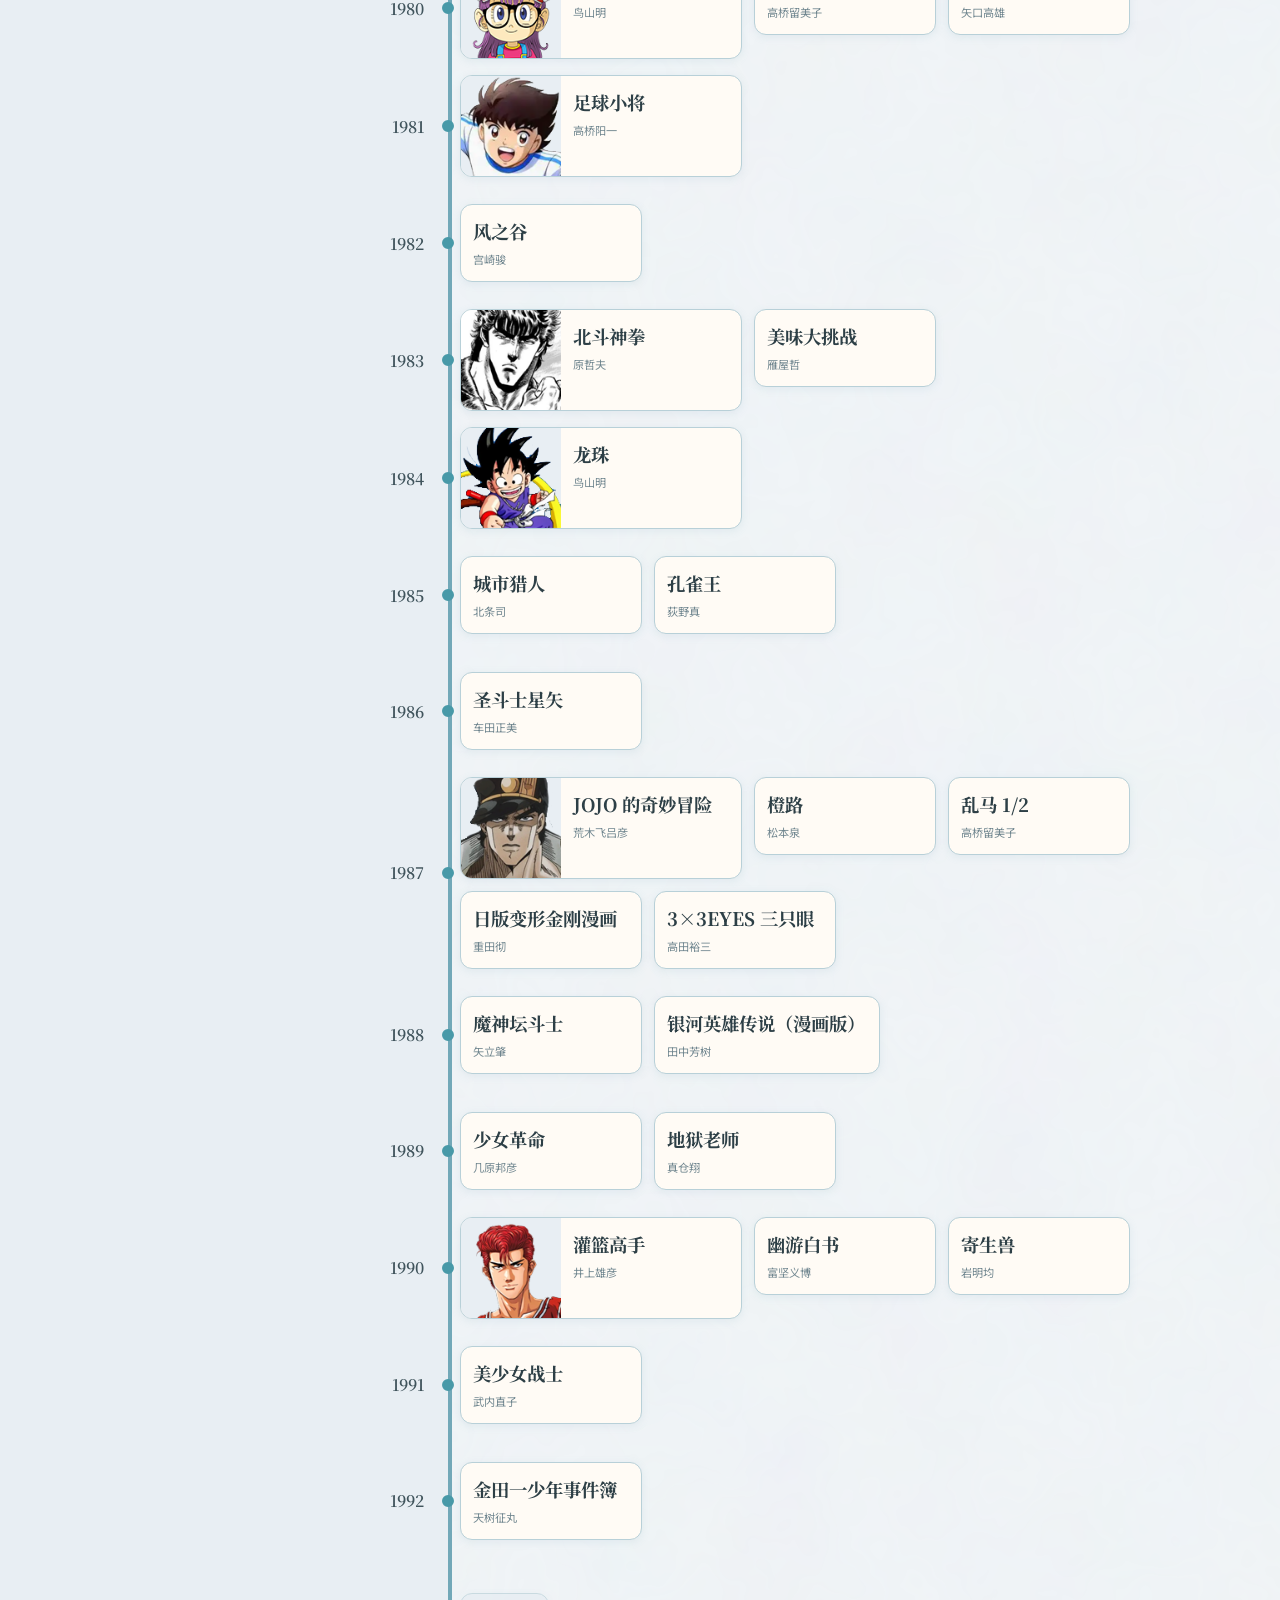
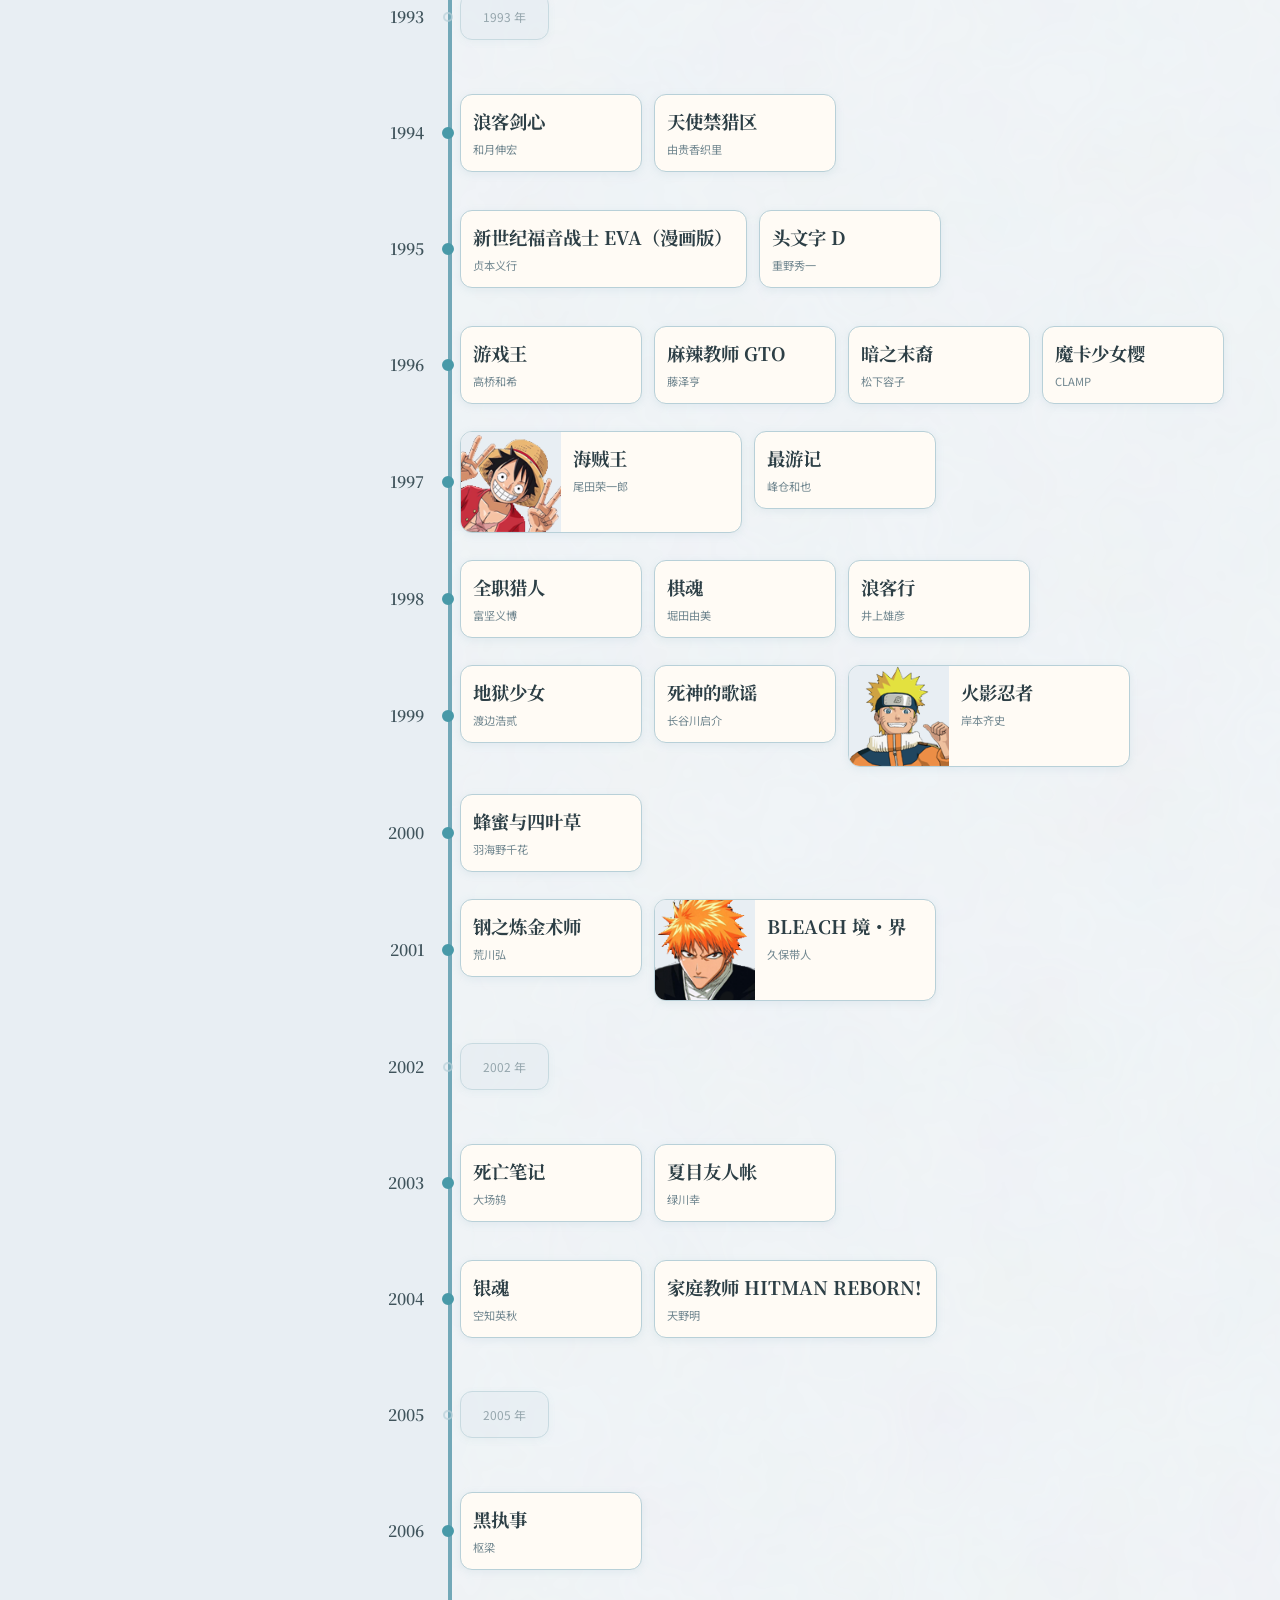
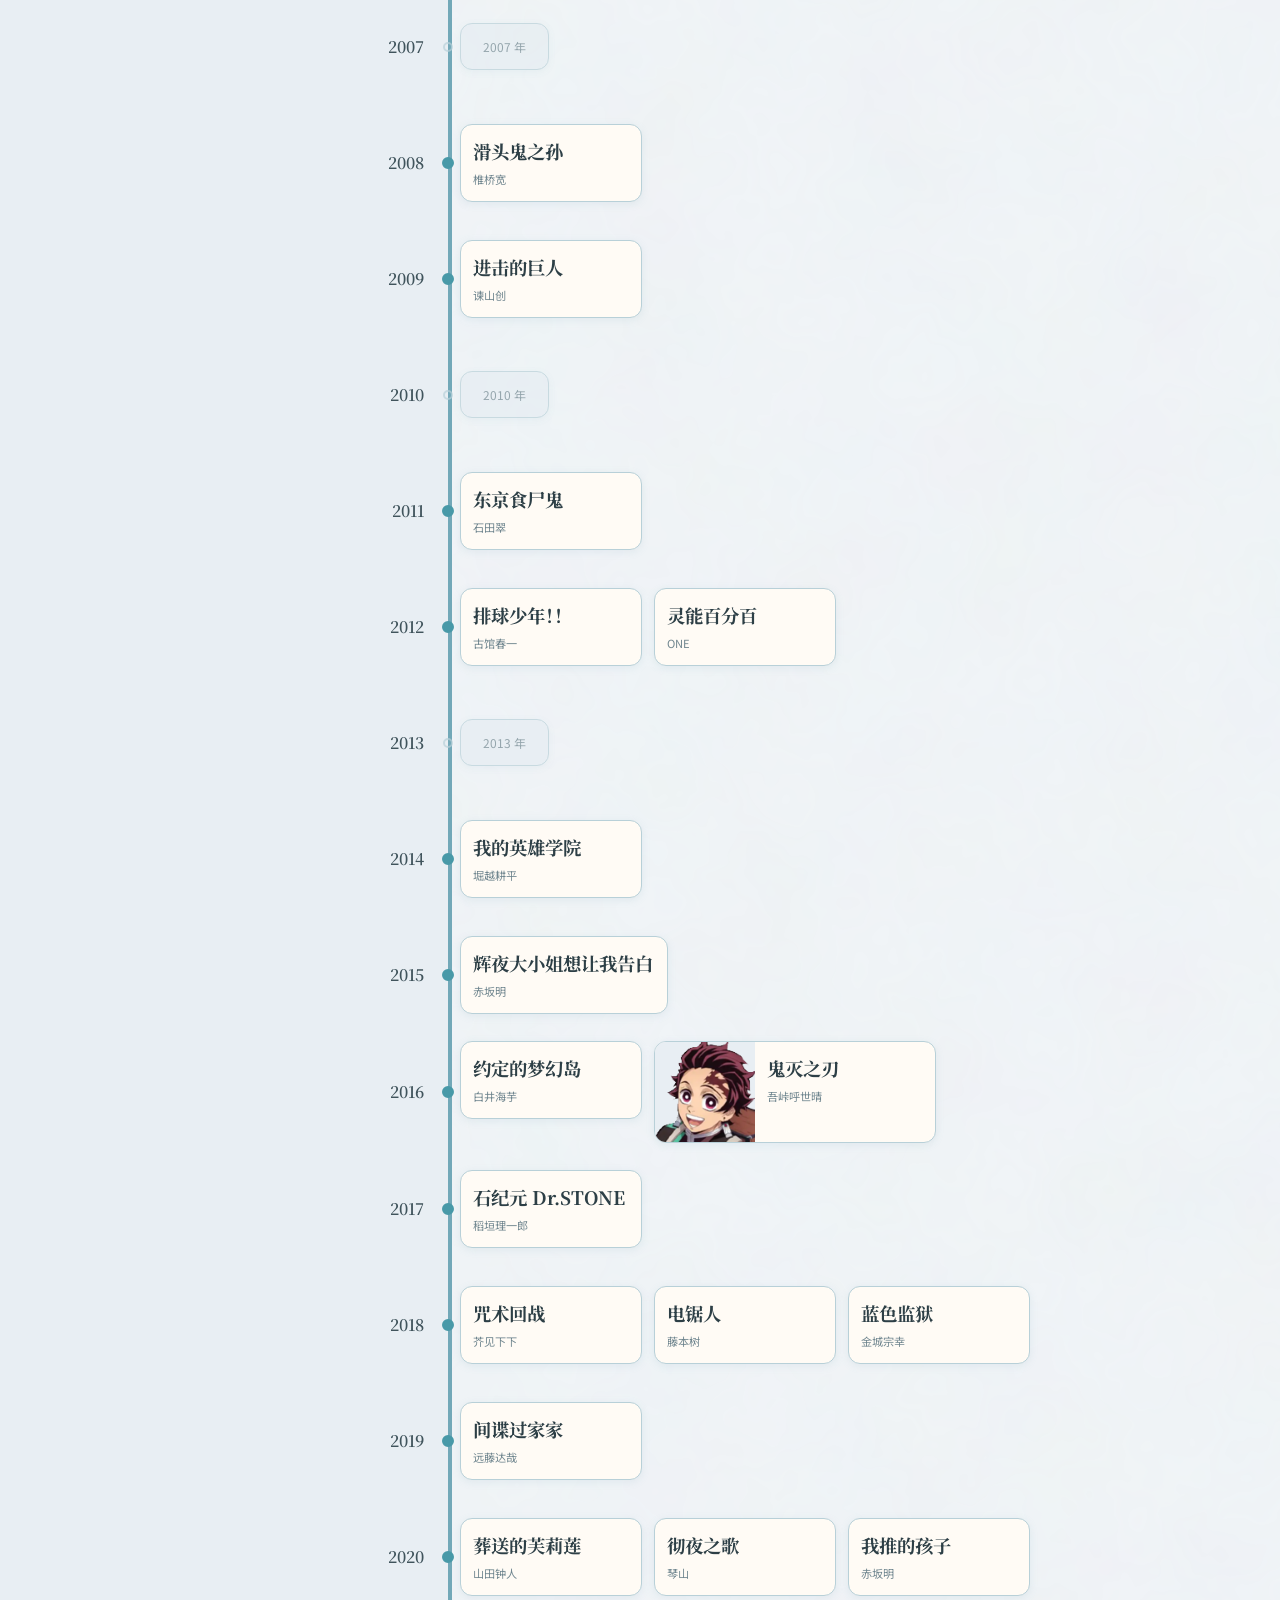
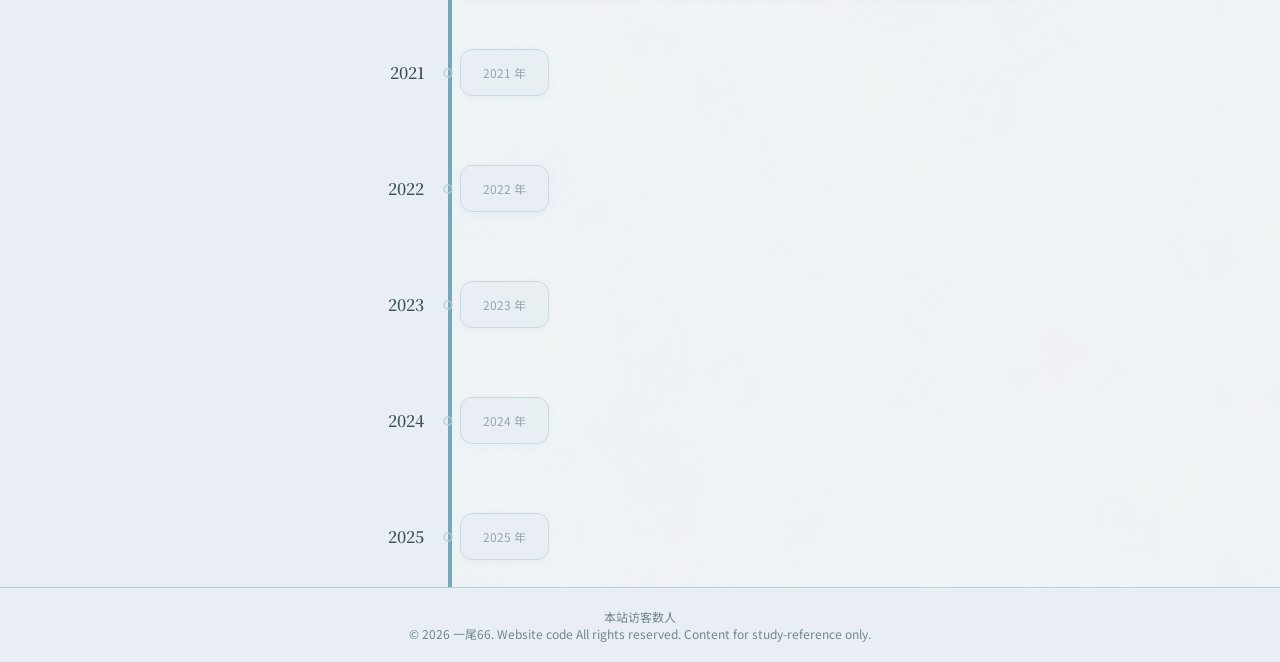
==== commit c027e876: "feat:添加时间切片功能" ====
--- a/index.html
+++ b/index.html
@@ -25,6 +25,10 @@
             <div class="source-select-wrapper">
                 <select class="source-select" id="sourceSelect"></select>
             </div>
+            <div class="mode-toggle">
+                <button class="mode-btn active" data-mode="timeline">时间线</button>
+                <button class="mode-btn" data-mode="slice">时间切片</button>
+            </div>
             <div class="filter-select-wrapper" id="filterSelectWrapper">
                 <input type="text" class="filter-input" id="filterInput" readonly placeholder="选择标签筛选">
                 <span class="filter-arrow" id="filterArrow">▼</span>
@@ -44,11 +48,26 @@
     </div>
 
     <main class="main-content">
-        <div class="timeline-container">
+        <div class="timeline-container" id="timelineContainer">
             <div class="timeline-line"></div>
             <div class="timeline-nodes" id="timelineNodes"></div>
         </div>
+        <div class="slice-container" id="sliceContainer" style="display: none;">
+            <div class="slice-cards" id="sliceCards"></div>
+        </div>
     </main>
+
+    <div class="time-slider-container" id="timeSliderContainer" style="display: none;">
+        <div class="time-slider-wrapper">
+            <div class="time-slider-label">
+                <span class="time-slider-year" id="timeSliderYear">-</span>
+                <span class="time-slider-count" id="timeSliderCount">0 项内容</span>
+            </div>
+            <input type="range" class="time-slider" id="timeSlider" min="1900" max="2100" value="2000" step="1">
+            <div class="time-slider-ticks" id="timeSliderTicks"></div>
+            <div class="time-slider-markers" id="timeSliderMarkers"></div>
+        </div>
+    </div>
 
     <footer class="footer">
         <span id="busuanzi_container_uv">本站访客数<span id="busuanzi_value_site_pv"></span>人</span>
--- a/styles.css
+++ b/styles.css
@@ -1,39 +1,57 @@
+/**
+ * 长河志时间线应用样式文件
+ * 包含全局样式、时间线组件、筛选栏、侧边栏及响应式设计
+ */
+
+/* ===== 重置样式 ===== */
 * {
     margin: 0;
     padding: 0;
     box-sizing: border-box;
 }
 
+/* ===== 主题变量 ===== */
 :root {
+    /* 背景色 */
     --bg-primary: #F0F4F7;
     --bg-secondary: #E8EEF3;
     --bg-left: #E8EEF3;
+    /* 卡片 */
     --card-bg: #FFFBF5;
     --card-bg-hover: #FFF3E6;
+    /* 导航栏 */
     --nav-primary: #C85A5A;
     --nav-text: #FFFFFF;
     --nav-input-bg: #F8F3F3;
     --nav-border: #D9B8B8;
+    /* 边框与强调色 */
     --border-color: #B8D0D8;
     --accent-primary: #72A8B8;
     --accent-secondary: #4899A8;
     --accent-light: #B8D0D8;
+    /* 文字颜色 */
     --text-primary: #2D3F46;
     --text-secondary: #40545C;
     --text-muted: #70868F;
+    /* 时间线 */
     --timeline-line: #72A8B8;
     --timeline-dot: #4899A8;
     --timeline-dot-empty: #B8D0D8;
+    --timeline-line-fake: #ed902d;
+    /* 空状态 */
     --empty-card-bg: #E6EDF2;
     --empty-card-text: #70868F;
+    /* 阴影 */
     --shadow-sm: 0 1px 2px rgba(0, 0, 0, 0.03);
     --shadow-md: 0 2px 8px rgba(114, 168, 184, 0.12);
     --shadow-lg: 0 4px 12px rgba(114, 168, 184, 0.18);
     --shadow-hover: 0 6px 20px rgba(114, 168, 184, 0.22);
+    /* 字体 */
     --font-heading: 'Noto Serif SC', serif;
     --font-body: 'Noto Sans SC', sans-serif;
 }
 
+/* ===== 页面基础布局 ===== */
 body {
     font-family: var(--font-body);
     background-color: var(--bg-primary);
@@ -46,6 +64,7 @@
     flex-direction: column;
 }
 
+/* ===== 页头 ===== */
 .header {
     text-align: center;
     padding: 100px 20px 32px;
@@ -71,6 +90,7 @@
     text-transform: uppercase;
 }
 
+/* ===== 主内容区 ===== */
 .main-content {
     padding: 0;
     flex: 1;
@@ -82,12 +102,14 @@
     background-repeat: no-repeat;
 }
 
+/* ===== 时间线容器 ===== */
 .timeline-container {
     width: 100%;
     position: relative;
     min-height: 100%;
 }
 
+/* 时间线左侧背景色块 */
 .timeline-container::before {
     content: '';
     position: absolute;
@@ -99,6 +121,7 @@
     z-index: 0;
 }
 
+/* 时间线垂直线 */
 .timeline-line {
     position: absolute;
     top: 0;
@@ -109,6 +132,7 @@
     z-index: 1;
 }
 
+/* 时间线节点列表 */
 .timeline-nodes {
     display: flex;
     flex-direction: column;
@@ -117,6 +141,7 @@
     z-index: 1;
 }
 
+/* 单个时间节点 */
 .timeline-node {
     display: flex;
     align-items: center;
@@ -131,6 +156,7 @@
     transform: translateX(4px);
 }
 
+/* 年份显示 */
 .node-year {
     font-family: var(--font-heading);
     font-size: 1rem;
@@ -146,6 +172,7 @@
     align-self: center;
 }
 
+/* 节点圆点容器 */
 .node-dot-wrapper {
     position: absolute;
     left: 35vw;
@@ -154,6 +181,7 @@
     z-index: 2;
 }
 
+/* 节点圆点 */
 .node-dot {
     width: 12px;
     height: 12px;
@@ -164,6 +192,7 @@
     position: relative;
 }
 
+/* 空年份圆点样式 */
 .node-dot.empty {
     width: 10px;
     height: 10px;
@@ -176,6 +205,7 @@
     display: none;
 }
 
+/* 空年份圆点悬停效果 */
 .timeline-node:hover .node-dot.empty {
     width: 12px;
     height: 12px;
@@ -184,6 +214,7 @@
     box-shadow: none;
 }
 
+/* 圆点悬停与激活效果 */
 .timeline-node:hover .node-dot,
 .timeline-node.active .node-dot {
     width: 16px;
@@ -196,6 +227,7 @@
     display: none;
 }
 
+/* ===== 卡片区域 ===== */
 .node-cards {
     display: flex;
     flex-direction: row;
@@ -208,6 +240,7 @@
     max-width: calc(65vw - 40px);
 }
 
+/* 事件卡片 */
 .node-card {
     background: var(--card-bg);
     border: 1px solid var(--border-color);
@@ -224,6 +257,7 @@
     overflow: hidden;
 }
 
+/* 空年份卡片 */
 .node-card.empty-card {
     background: var(--empty-card-bg);
     border: 1px solid var(--border-color);
@@ -236,6 +270,7 @@
     overflow: visible;
 }
 
+/* 空年份文字 */
 .empty-year-text {
     font-size: 0.75rem;
     color: var(--empty-card-text);
@@ -244,6 +279,7 @@
     padding: 4px 8px;
 }
 
+/* 卡片悬停效果 */
 .node-card:hover {
     background: var(--card-bg-hover);
     box-shadow: var(--shadow-hover);
@@ -252,6 +288,7 @@
     transform: translateY(-3px);
 }
 
+/* 空卡片悬停效果 */
 .timeline-node:hover .node-card.empty-card {
     opacity: 0.8;
     border-color: var(--accent-primary);
@@ -262,12 +299,14 @@
     color: var(--text-secondary);
 }
 
+/* 激活卡片样式 */
 .timeline-node.active .node-card.active-card {
     box-shadow: var(--shadow-lg);
     border-color: var(--accent-primary);
     opacity: 1;
 }
 
+/* 卡片图片 */
 .card-image {
     width: 100px;
     height: 100px;
@@ -277,6 +316,7 @@
     background: var(--bg-secondary);
 }
 
+/* 卡片内容 */
 .card-content {
     flex: 1;
     min-width: 180px;
@@ -303,6 +343,7 @@
     font-weight: 400;
 }
 
+/* 隐藏控件 */
 .controls {
     display: none;
 }
@@ -311,6 +352,7 @@
     display: none;
 }
 
+/* ===== 筛选栏 ===== */
 .filter-bar {
     background: var(--nav-primary);
     border-bottom: 1px solid var(--nav-border);
@@ -325,6 +367,7 @@
     gap: 20px;
 }
 
+/* 站点Logo */
 .site-logo {
     display: flex;
     align-items: center;
@@ -332,6 +375,7 @@
     flex-shrink: 0;
 }
 
+/* 站点标语 */
 .site-slogan {
     font-family: var(--font-heading);
     font-size: 1.1rem;
@@ -357,6 +401,7 @@
     white-space: nowrap;
 }
 
+/* 筛选容器 */
 .filter-container {
     flex: 1;
     display: flex;
@@ -369,6 +414,39 @@
     flex-shrink: 0;
 }
 
+.mode-toggle {
+    display: flex;
+    background: var(--nav-input-bg);
+    border-radius: 10px;
+    padding: 3px;
+    border: 2px solid var(--nav-border);
+    flex-shrink: 0;
+}
+
+.mode-btn {
+    padding: 8px 18px;
+    border: none;
+    background: transparent;
+    border-radius: 8px;
+    font-size: 0.85rem;
+    font-weight: 500;
+    color: var(--text-muted);
+    cursor: pointer;
+    transition: all 0.3s cubic-bezier(0.4, 0, 0.2, 1);
+    font-family: var(--font-body);
+}
+
+.mode-btn:hover {
+    color: var(--text-secondary);
+}
+
+.mode-btn.active {
+    background: var(--accent-primary);
+    color: #FFFFFF;
+    box-shadow: var(--shadow-sm);
+}
+
+/* 数据源选择器 */
 .source-select {
     padding: 12px 32px 12px 14px;
     border: 2px solid var(--nav-border);
@@ -399,6 +477,7 @@
     box-shadow: 0 0 0 4px rgba(114, 168, 184, 0.2);
 }
 
+/* 标签筛选选择器 */
 .filter-select-wrapper {
     position: relative;
     width: 100%;
@@ -406,6 +485,7 @@
     flex: 1;
 }
 
+/* 筛选输入框 */
 .filter-input {
     width: 100%;
     padding: 12px 40px 12px 16px;
@@ -435,11 +515,13 @@
     color: var(--text-muted);
 }
 
+/* 选中状态 */
 .filter-input.has-value {
     border-color: var(--accent-primary);
     background: var(--nav-input-bg);
 }
 
+/* 下拉箭头 */
 .filter-arrow {
     position: absolute;
     right: 14px;
@@ -455,6 +537,7 @@
     transform: translateY(-50%) rotate(180deg);
 }
 
+/* ===== 标签下拉菜单 ===== */
 .filter-dropdown {
     position: absolute;
     top: calc(100% + 8px);
@@ -479,6 +562,7 @@
     transform: translateY(0);
 }
 
+/* 下拉菜单头部 */
 .filter-dropdown-header {
     padding: 14px 16px;
     border-bottom: 1px solid var(--border-color);
@@ -499,6 +583,7 @@
     color: var(--text-muted);
 }
 
+/* 下拉菜单内容区 */
 .filter-dropdown-content {
     padding: 12px;
     max-height: 320px;
@@ -509,6 +594,7 @@
     align-content: flex-start;
 }
 
+/* 自定义滚动条 */
 .filter-dropdown-content::-webkit-scrollbar {
     width: 6px;
 }
@@ -527,6 +613,7 @@
     background: var(--text-muted);
 }
 
+/* 标签项 */
 .filter-item {
     padding: 8px 14px;
     border-radius: 20px;
@@ -548,6 +635,7 @@
     border-color: var(--accent-primary);
 }
 
+/* 激活标签 */
 .filter-item.active {
     background: var(--accent-primary);
     color: var(--text-secondary);
@@ -573,6 +661,7 @@
     color: var(--text-secondary);
 }
 
+/* 清除按钮 */
 .filter-clear {
     padding: 12px 20px;
     background: var(--nav-input-bg);
@@ -597,6 +686,7 @@
     font-weight: 500;
 }
 
+/* ===== 侧边栏 ===== */
 .sidebar {
     position: fixed;
     top: 0;
@@ -612,10 +702,12 @@
     flex-direction: column;
 }
 
+/* 显示侧边栏 */
 .sidebar.show {
     right: 0;
 }
 
+/* 关闭按钮 */
 .sidebar-close {
     position: absolute;
     top: 16px;
@@ -641,6 +733,7 @@
     border-color: var(--accent-primary);
 }
 
+/* 侧边栏内容 */
 .sidebar-content {
     flex: 1;
     padding: 60px 24px 24px;
@@ -665,6 +758,7 @@
     line-height: 1.3;
 }
 
+/* 日期标签 */
 .sidebar-date {
     display: inline-flex;
     align-items: center;
@@ -678,6 +772,7 @@
     border: 1px solid var(--border-color);
 }
 
+/* 作者标签 */
 .sidebar-author {
     display: inline-flex;
     align-items: center;
@@ -690,6 +785,7 @@
     border: 1px solid var(--border-color);
 }
 
+/* 元数据区域 */
 .sidebar-meta {
     margin-bottom: 20px;
     display: flex;
@@ -698,6 +794,7 @@
     align-items: center;
 }
 
+/* 标签列表 */
 .sidebar-tags {
     display: flex;
     flex-wrap: wrap;
@@ -716,6 +813,7 @@
     border: 1px solid var(--border-color);
 }
 
+/* 描述文字 */
 .sidebar-description {
     font-size: 1rem;
     color: var(--text-secondary);
@@ -723,6 +821,7 @@
     margin: 0;
 }
 
+/* ===== 侧边栏遮罩 ===== */
 .sidebar-overlay {
     position: fixed;
     top: 0;
@@ -743,6 +842,177 @@
     pointer-events: auto;
 }
 
+/* ===== 时间切片模式容器 ===== */
+.slice-container {
+    padding: 40px 20px 120px;
+    min-height: 100vh;
+}
+
+.slice-cards {
+    display: flex;
+    flex-wrap: wrap;
+    gap: 12px;
+    max-width: 1400px;
+    margin: 0 auto;
+}
+
+.slice-empty {
+    text-align: center;
+    padding: 80px 20px;
+    color: var(--text-muted);
+}
+
+.slice-empty-icon {
+    font-size: 4rem;
+    margin-bottom: 16px;
+    opacity: 0.5;
+}
+
+.slice-empty-text {
+    font-size: 1rem;
+    margin-bottom: 8px;
+}
+
+.slice-empty-subtext {
+    font-size: 0.85rem;
+    color: var(--text-muted);
+}
+
+/* ===== 时间滑杆容器 ===== */
+.time-slider-container {
+    position: fixed;
+    bottom: 0;
+    left: 0;
+    right: 0;
+    background: var(--card-bg);
+    border-top: 1px solid var(--border-color);
+    padding: 20px 30px;
+    z-index: 90;
+    box-shadow: 0 -4px 20px rgba(114, 168, 184, 0.15);
+}
+
+.time-slider-wrapper {
+    max-width: 1200px;
+    margin: 0 auto;
+    position: relative;
+}
+
+.time-slider-label {
+    display: flex;
+    justify-content: space-between;
+    align-items: center;
+    margin-bottom: 16px;
+}
+
+.time-slider-year {
+    font-family: var(--font-heading);
+    font-size: 2rem;
+    font-weight: 700;
+    color: var(--nav-primary);
+    letter-spacing: -1px;
+}
+
+.time-slider-count {
+    font-size: 0.9rem;
+    color: var(--text-muted);
+}
+
+.time-slider {
+    width: 100%;
+    height: 8px;
+    -webkit-appearance: none;
+    appearance: none;
+    background: var(--bg-secondary);
+    border-radius: 4px;
+    outline: none;
+    cursor: pointer;
+    position: relative;
+    z-index: 2;
+}
+
+.time-slider::-webkit-slider-thumb {
+    -webkit-appearance: none;
+    appearance: none;
+    width: 28px;
+    height: 28px;
+    background: var(--nav-primary);
+    border-radius: 50%;
+    cursor: grab;
+    border: 4px solid #FFFFFF;
+    box-shadow: 0 2px 10px rgba(200, 90, 90, 0.4);
+    transition: all 0.2s cubic-bezier(0.4, 0, 0.2, 1);
+}
+
+.time-slider::-webkit-slider-thumb:hover {
+    transform: scale(1.1);
+    box-shadow: 0 4px 15px rgba(200, 90, 90, 0.5);
+}
+
+.time-slider::-webkit-slider-thumb:active {
+    cursor: grabbing;
+    transform: scale(1.15);
+}
+
+.time-slider::-moz-range-thumb {
+    width: 28px;
+    height: 28px;
+    background: var(--nav-primary);
+    border-radius: 50%;
+    cursor: grab;
+    border: 4px solid #FFFFFF;
+    box-shadow: 0 2px 10px rgba(200, 90, 90, 0.4);
+    transition: all 0.2s cubic-bezier(0.4, 0, 0.2, 1);
+}
+
+.time-slider::-moz-range-thumb:hover {
+    transform: scale(1.1);
+    box-shadow: 0 4px 15px rgba(200, 90, 90, 0.5);
+}
+
+.time-slider::-moz-range-thumb:active {
+    cursor: grabbing;
+    transform: scale(1.15);
+}
+
+.time-slider-ticks {
+    position: absolute;
+    top: 40px;
+    left: 0;
+    right: 0;
+    height: 16px;
+    display: flex;
+    justify-content: space-between;
+    pointer-events: none;
+}
+
+.time-slider-tick {
+    width: 1px;
+    height: 8px;
+    background: var(--border-color);
+}
+
+.time-slider-tick.major {
+    height: 16px;
+    background: var(--accent-primary);
+}
+
+.time-slider-markers {
+    position: absolute;
+    top: 60px;
+    left: 0;
+    right: 0;
+    display: flex;
+    justify-content: space-between;
+    pointer-events: none;
+}
+
+.time-slider-marker {
+    font-size: 0.7rem;
+    color: var(--text-muted);
+    transform: translateX(-50%);
+}
+
+/* ===== 页脚 ===== */
 .footer {
     text-align: center;
     padding: 20px;
@@ -752,6 +1022,9 @@
     font-size: 0.75rem;
 }
 
+/* ===== 响应式设计 ===== */
+
+/* 中等屏幕 (≤1080px) */
 @media (max-width: 1080px) {
     .header h1 {
         font-size: 2rem;
@@ -868,8 +1141,32 @@
     .sidebar-image {
         max-height: 300px;
     }
-}
-
+
+    .mode-toggle {
+        padding: 2px;
+    }
+
+    .mode-btn {
+        padding: 7px 14px;
+        font-size: 0.8rem;
+    }
+
+    .slice-container {
+        padding: 35px 20px 110px;
+    }
+
+    .slice-cards {
+        grid-template-columns: repeat(auto-fill, minmax(300px, 1fr));
+        gap: 18px;
+    }
+
+    .time-slider-ticks,
+    .time-slider-markers {
+        display: none;
+    }
+}
+
+/* 小屏幕 (≤480px) */
 @media (max-width: 480px) {
     .header h1 {
         font-size: 1.6rem;
@@ -975,4 +1272,39 @@
     .sidebar-image {
         max-height: 250px;
     }
-}
+
+    .mode-toggle {
+        padding: 2px;
+    }
+
+    .mode-btn {
+        padding: 6px 12px;
+        font-size: 0.75rem;
+    }
+
+    .slice-container {
+        padding: 30px 15px 100px;
+    }
+
+    .slice-cards {
+        grid-template-columns: repeat(auto-fill, minmax(280px, 1fr));
+        gap: 16px;
+    }
+
+    .time-slider-container {
+        padding: 15px 20px;
+    }
+
+    .time-slider-year {
+        font-size: 1.5rem;
+    }
+
+    .time-slider-count {
+        font-size: 0.8rem;
+    }
+
+    .time-slider-ticks,
+    .time-slider-markers {
+        display: none;
+    }
+}
